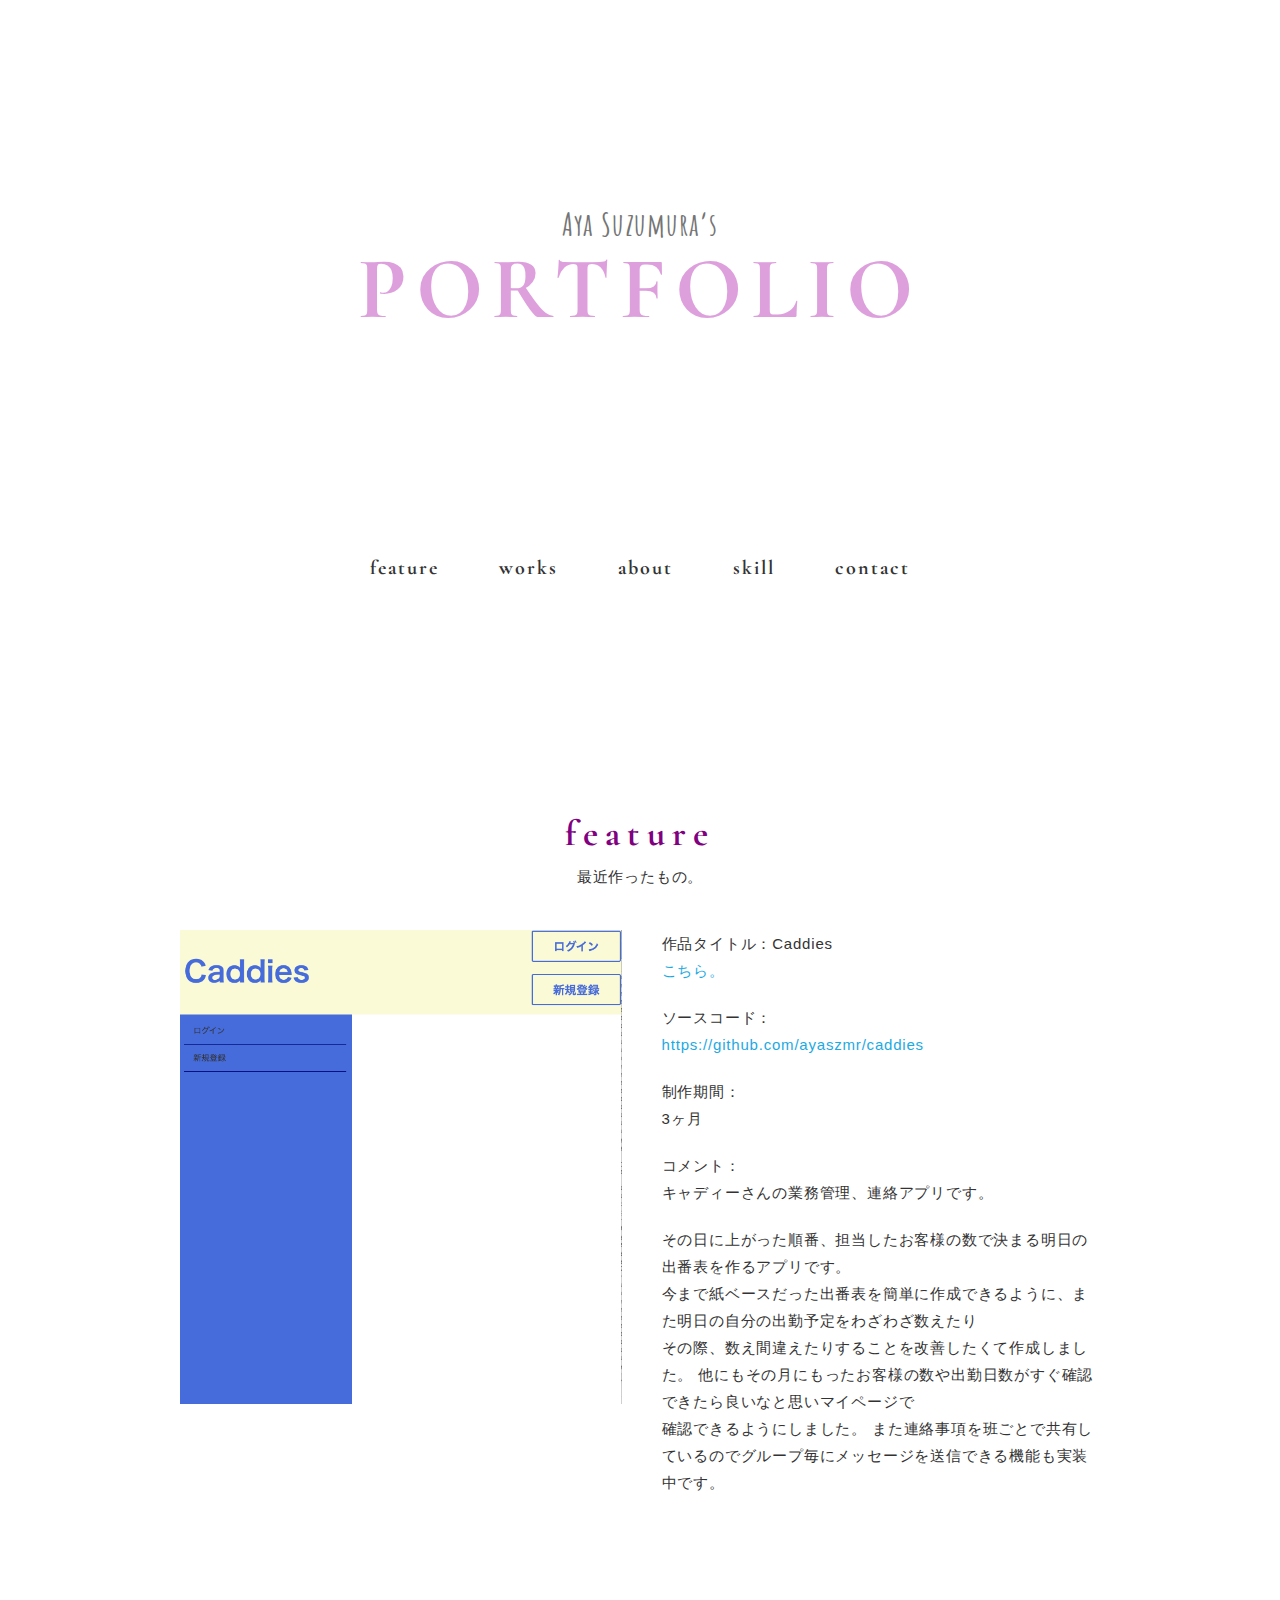
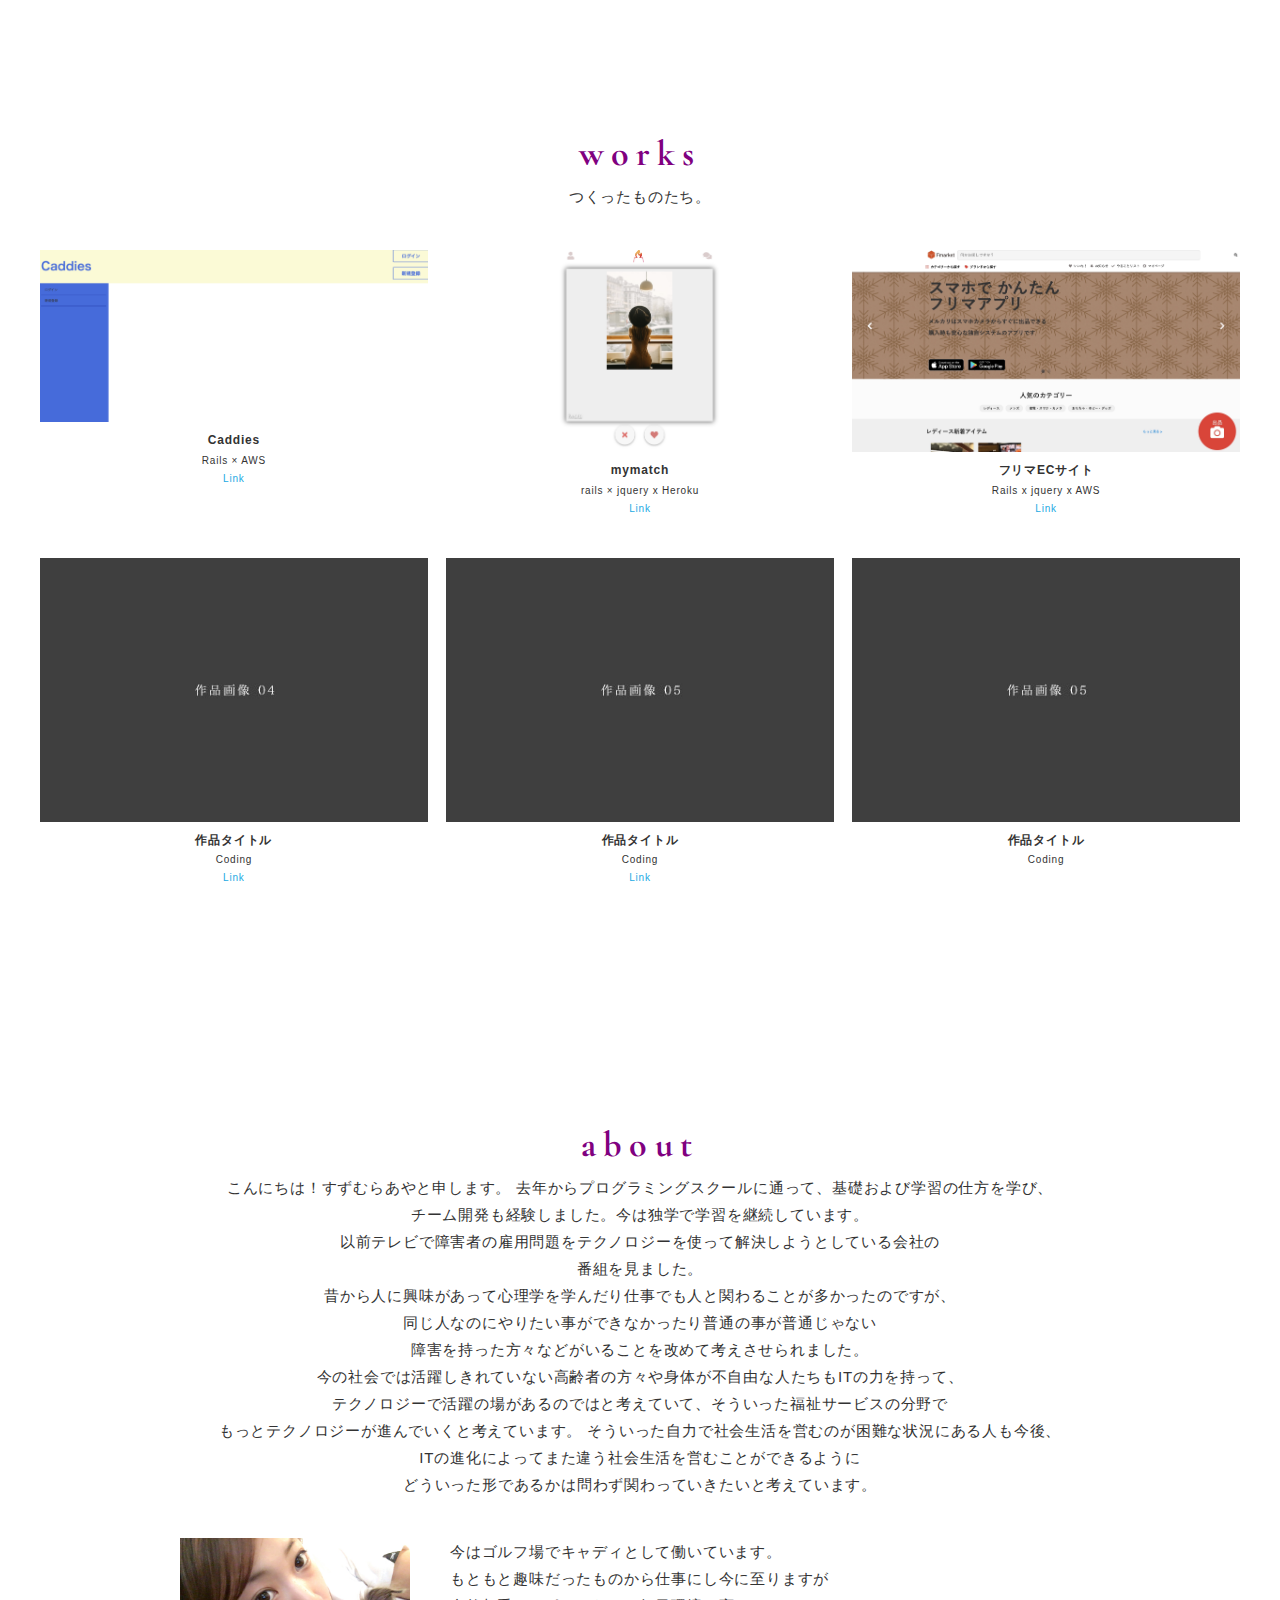
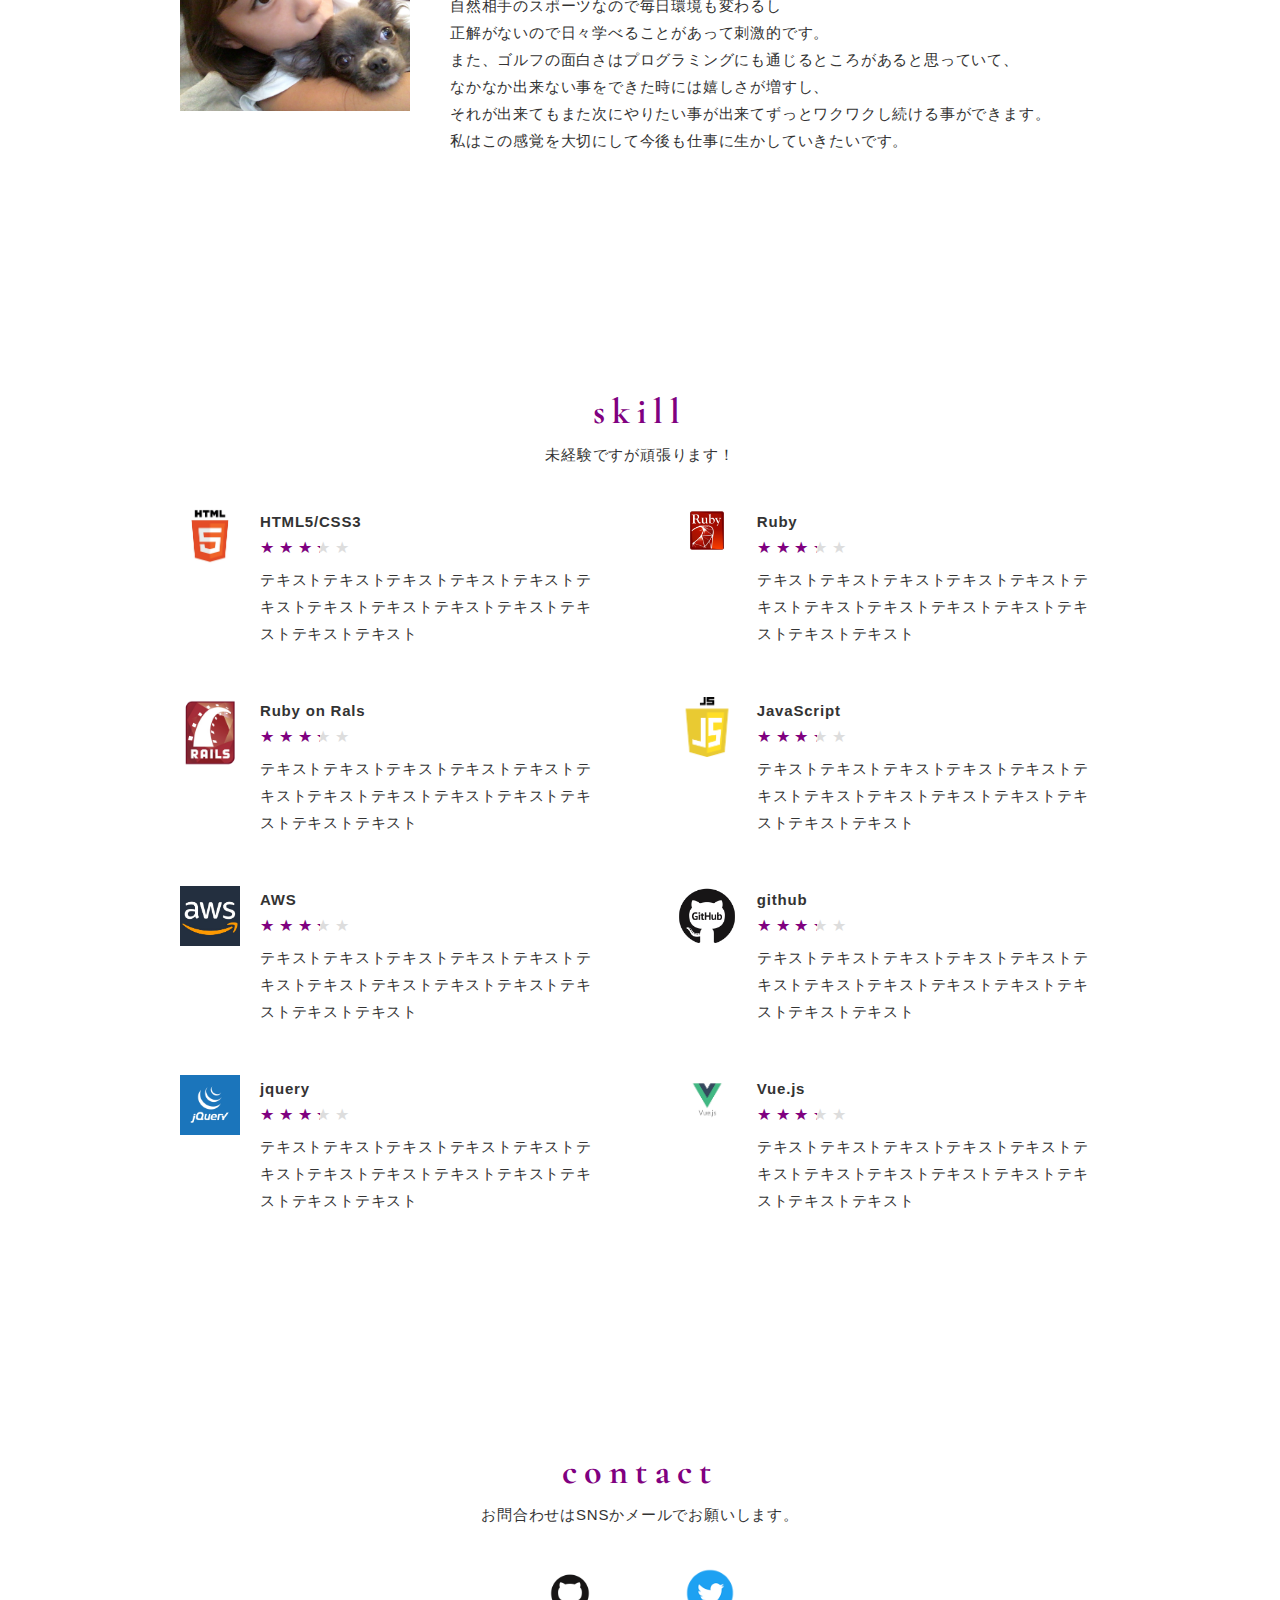
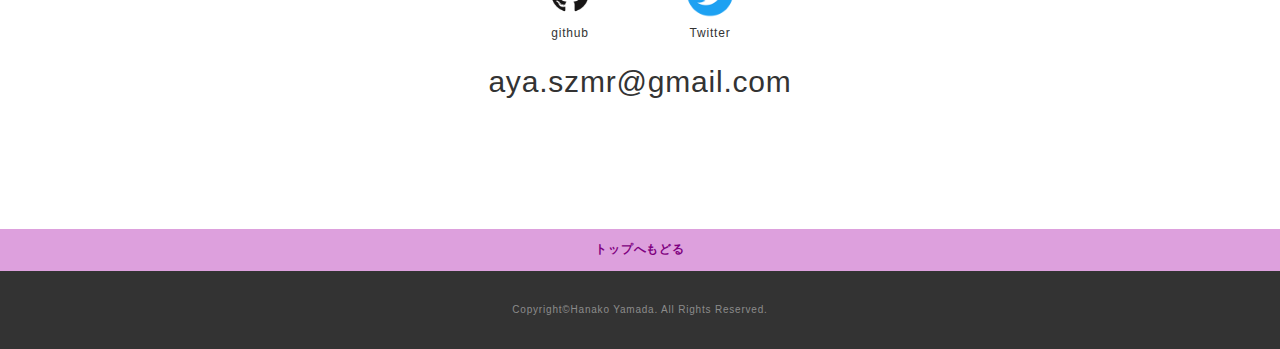
==== public/index.html @ a7cb6573 "テキスト編集" ====
<!DOCTYPE html>
<html>
<head>
  <meta charset="utf-8">
  <meta name="viewport" content="width=device-width,initial-scale=1.0,user-scalable=no">
  <meta property='og:type' content='website'>
  <meta property='og:title' content='すずむらあや ポートフォリオ'>
  <meta property='og:url' content='URL入る'>
  <meta property='og:description' content='すずむらあやポートフォリオです。'>
  <meta property="og:image" content="img/ogp.png">
  <meta name="description" content="すずむらあやのポートフォリオです。" />
  <title>すずむらあや ポートフォリオ</title>
  <link href="https://fonts.googleapis.com/css?family=Amatic+SC&display=swap" rel="stylesheet">
  <link href="https://fonts.googleapis.com/css?family=Cormorant+Garamond&display=swap" rel="stylesheet">
  <link href="css/reset.css" media="all" rel="stylesheet" type="text/css" />
  <link href="css/photoswipe/photoswipe.css" media="all" rel="stylesheet" type="text/css" />
  <link href="css/photoswipe/default-skin/default-skin.css" media="all" rel="stylesheet" type="text/css" />
  <link href="css/style.css" media="all" rel="stylesheet" type="text/css" />
  <link rel="shortcut icon" href="img/favicon.ico" />
</head>

<body>
  <div class="wrapper">

    <!-- .header -->
    <header class="header">
      <h1 class="logo">
        <span class="logo-name">Aya Suzumura’s</span>
        <span class="logo-title">PORTFOLIO</span>
        <!-- <span class="logo-text">すずむらあや</span> -->
      </h1>
    </header>
    <!-- /.header -->

    <!-- .gnav -->
    <nav class="gnav">
      <ul class="gnav-list">
        <li class="gnav-item"><a class="gnav-link" href="#feature-section">FEATURE</a></li>
        <li class="gnav-item"><a class="gnav-link" href="#works-section">WORKS</a></li>
        <li class="gnav-item"><a class="gnav-link" href="#about-section">ABOUT</a></li>
        <li class="gnav-item"><a class="gnav-link" href="#skill-section">SKILL</a></li>
        <li class="gnav-item"><a class="gnav-link" href="#contact-section">CONTACT</a></li>
      </ul>
    </nav>
    <!-- /.gnav -->

    <main class="content">

      <!-- .feature-section -->
      <section class="feature-section section" id="feature-section">
        <div class="inner">
          <div class="section-heading">
            <h2 class="heading-primary">FEATURE</h2>
          </div>
          <p class="section-lead">
            最近作ったもの。
          </p>
          <div class="section-body feature">
            <div class="feature-item">
              <div class="feature-image-wrapper">
                <img class="feature-image" src="img/feature/caddies.png" alt="">
              </div>
              <div class="feature-body">
                <p>
                  作品タイトル：Caddies<br><a href="http://18.180.7.159/">こちら。</a></p>
                <p>ソースコード：<br>
                  <a href="https://github.com/ayaszmr/caddies/">https://github.com/ayaszmr/caddies</a>
                <p>制作期間：<br>3ヶ月</p>
                </p>
                <p> コメント：<br>
                  キャディーさんの業務管理、連絡アプリです。</p>
                <p>
                  その日に上がった順番、担当したお客様の数で決まる明日の出番表を作るアプリです。<br>
                  今まで紙ベースだった出番表を簡単に作成できるように、また明日の自分の出勤予定をわざわざ数えたり<br>
                  その際、数え間違えたりすることを改善したくて作成しました。
                  他にもその月にもったお客様の数や出勤日数がすぐ確認できたら良いなと思いマイページで<br>
                  確認できるようにしました。
                  また連絡事項を班ごとで共有しているのでグループ毎にメッセージを送信できる機能も実装中です。
                </p>
              </div>
            </div>
          </div>
        </div>
      </section>
      <!-- /.feature-secion -->

      <!-- .works-secion -->
      <section class="works-section section" id="works-section">
        <div class="inner">
          <div class="section-heading">
            <h2 class="heading-primary">Works</h2>
          </div>
          <p class="section-lead">
            つくったものたち。
          </p>
          <div class="section-body works">
            <div class="works-list js-my-gallery">
              <figure class="works-item">
                <a href="img/works/work01.jpg" data-size="980x668" class="works-link works-image-wrapper hover-action">
                  <img class="works-image fadein lazyloaded" src="img/works/thumb/caddiess.png"
                    data-src="img/works/company.jpg" alt="">
                </a>
                <figcaption class="works-body">
                  <div class="works-title">Caddies</div>
                  <div class="works-text">Rails × AWS</div>
                  <div class="works-url"><a class="works-url-link" href="http://18.180.7.159/" target="_blank">Link</a>
                  </div>
                </figcaption>
              </figure>
              <figure class="works-item">
                <a href="img/works/work02.jpg" data-size="980x668" class="works-link works-image-wrapper hover-action">
                  <img class="works-image fadein lazyloaded" src="img/works/thumb/mymatch.png"
                    data-src="img/works/company.jpg" alt="">
                </a>
                <figcaption class="works-body">
                  <div class="works-title">mymatch</div>
                  <div class="works-text">rails × jquery x Heroku</div>
                  <div class="works-url"><a class="works-url-link" href="https://mymatchh.herokuapp.com" target="_blank">Link</a>
                  </div>
                </figcaption>
              </figure>
              <figure class="works-item">
                <a href="img/works/work03.jpg" data-size="980x668" class="works-link works-image-wrapper hover-action">
                  <img class="works-image fadein lazyloaded" src="img/works/thumb/furima.jpg"
                    data-src="img/works/company.jpg" alt="">
                </a>
                <figcaption class="works-body">
                  <div class="works-title">フリマECサイト</div>
                  <div class="works-text">Rails x jquery x AWS</div>
                  <div class="works-url"><a class="works-url-link" href="http://18.176.134.115/" target="_blank">Link</a>
                  </div>
                </figcaption>
              </figure>
              <figure class="works-item">
                <a href="img/works/work04.jpg" data-size="980x668" class="works-link works-image-wrapper hover-action">
                  <img class="works-image fadein lazyloaded" src="img/works/thumb/thumb_work04.jpg"
                    data-src="img/works/company.jpg" alt="">
                </a>
                <figcaption class="works-body">
                  <div class="works-title">作品タイトル</div>
                  <div class="works-text">Coding</div>
                  <div class="works-url"><a class="works-url-link" href="#" target="_blank">Link</a>
                  </div>
                </figcaption>
              </figure>
              <figure class="works-item">
                <a href="img/works/work05.jpg" data-size="980x668" class="works-link works-image-wrapper hover-action">
                  <img class="works-image fadein lazyloaded" src="img/works/thumb/thumb_work05.jpg"
                    data-src="img/works/company.jpg" alt="">
                </a>
                <figcaption class="works-body">
                  <div class="works-title">作品タイトル</div>
                  <div class="works-text">Coding</div>
                  <div class="works-url"><a class="works-url-link" href="#" target="_blank">Link</a>
                  </div>
                </figcaption>
              </figure>
              <figure class="works-item">
                <a href="img/works/work05.jpg" data-size="980x668" class="works-link works-image-wrapper hover-action">
                  <img class="works-image fadein lazyloaded" src="img/works/thumb/thumb_work05.jpg"
                    data-src="img/works/company.jpg" alt="">
                </a>
                <figcaption class="works-body">
                  <div class="works-title">作品タイトル</div>
                  <div class="works-text">Coding</div>
                </figcaption>
              </figure>

            </div>
          </div>
        </div>
      </section>
      <!-- /.works-secion -->

      <!-- .about-secion -->
      <section class="about-section section" id="about-section">
        <div class="inner">
          <div class="section-heading">
            <h2 class="heading-primary">ABOUT</h2>
          </div>
          <div class="section-lead">
            <p>
              こんにちは！すずむらあやと申します。
              去年からプログラミングスクールに通って、基礎および学習の仕方を学び、<br>
              チーム開発も経験しました。今は独学で学習を継続しています。<br>
              以前テレビで障害者の雇用問題をテクノロジーを使って解決しようとしている会社の<br>番組を見ました。<br>
              昔から人に興味があって心理学を学んだり仕事でも人と関わることが多かったのですが、<br>
              同じ人なのにやりたい事ができなかったり普通の事が普通じゃない<br>障害を持った方々などがいることを改めて考えさせられました。<br>
              今の社会では活躍しきれていない高齢者の方々や身体が不自由な人たちもITの力を持って、<br>
              テクノロジーで活躍の場があるのではと考えていて、そういった福祉サービスの分野で<br>
              もっとテクノロジーが進んでいくと考えています。
              そういった自力で社会生活を営むのが困難な状況にある人も今後、<br>
              ITの進化によってまた違う社会生活を営むことができるように<br>
              どういった形であるかは問わず関わっていきたいと考えています。
            </p>
          </div>
          <div class="section-body about">
            <div class="about-item">
              <div class="about-image-wrapper">
                <img class="about-image" src="img/profile/image0.jpeg" alt=""></div>
              <div class="about-body">
                <p>
                  今はゴルフ場でキャディとして働いています。<br>
                  もともと趣味だったものから仕事にし今に至りますが<br>自然相手のスポーツなので毎日環境も変わるし<br>
                  正解がないので日々学べることがあって刺激的です。<br>
                  また、ゴルフの面白さはプログラミングにも通じるところがあると思っていて、<br>
                  なかなか出来ない事をできた時には嬉しさが増すし、<br>
                  それが出来てもまた次にやりたい事が出来てずっとワクワクし続ける事ができます。<br>
                  私はこの感覚を大切にして今後も仕事に生かしていきたいです。

                </p>
              </div>
            </div>
          </div>
        </div>
      </section>
      <!-- /.about-secion -->

      <!-- .skill-secion -->
      <section class="skill-section section" id="skill-section">
        <div class="inner">
          <div class="section-heading">
            <h2 class="heading-primary">SKILL</h2>
          </div>
          <div class="section-lead">
            <p>
              未経験ですが頑張ります！
            </p>
          </div>
          <div class="section-body skill">
            <div class="skill-list">
              <div class="skill-item">
                <div class="skill-image-wrapper">
                  <img class="skill-image" src="img/skill/HTML.jpg" alt="">
                </div>
                <div class="skill-body">
                  <h3 class="skill-title">HTML5/CSS3</h3>
                  <div class="skill-rating rating">
                    <div class="rate rate3"></div>
                  </div>
                  <p>
                    テキストテキストテキストテキストテキストテキストテキストテキストテキストテキストテキストテキストテキスト</p>
                </div>
              </div>
              <div class="skill-item">
                <div class="skill-image-wrapper">
                  <img class="skill-image" src="img/skill/Iruby.jpg" alt="">
                </div>
                <div class="skill-body">
                  <h3 class="skill-title">Ruby</h3>
                  <div class="skill-rating rating">
                    <div class="rate rate3"></div>
                  </div>
                  <p>
                    テキストテキストテキストテキストテキストテキストテキストテキストテキストテキストテキストテキストテキスト</p>
                </div>
              </div>
              <div class="skill-item">
                <div class="skill-image-wrapper">
                  <img class="skill-image" src="img/skill/rails.png" alt="">
                </div>
                <div class="skill-body">
                  <h3 class="skill-title">Ruby on Rals</h3>
                  <div class="skill-rating rating">
                    <div class="rate rate3"></div>
                  </div>
                  <p>
                    テキストテキストテキストテキストテキストテキストテキストテキストテキストテキストテキストテキストテキスト</p>
                </div>
              </div>
              <div class="skill-item">
                <div class="skill-image-wrapper">
                  <img class="skill-image" src="img/skill/js-logo.png" alt="">
                </div>
                <div class="skill-body">
                  <h3 class="skill-title">JavaScript</h3>
                  <div class="skill-rating rating">
                    <div class="rate rate3"></div>
                  </div>
                  <p>
                    テキストテキストテキストテキストテキストテキストテキストテキストテキストテキストテキストテキストテキスト</p>
                </div>
              </div>
              <div class="skill-item">
                <div class="skill-image-wrapper">
                  <img class="skill-image" src="img/skill/aws.jpg" alt="">
                </div>
                <div class="skill-body">
                  <h3 class="skill-title">AWS</h3>
                  <div class="skill-rating rating">
                    <div class="rate rate3"></div>
                  </div>
                  <p>
                    テキストテキストテキストテキストテキストテキストテキストテキストテキストテキストテキストテキストテキスト</p>
                </div>
              </div>

              <div class="skill-item">
                <div class="skill-image-wrapper">
                  <img class="skill-image" src="img/skill/github.jpg" alt="">
                </div>
                <div class="skill-body">
                  <h3 class="skill-title">github</h3>
                  <div class="skill-rating rating">
                    <div class="rate rate3"></div>
                  </div>
                  <p>
                    テキストテキストテキストテキストテキストテキストテキストテキストテキストテキストテキストテキストテキスト</p>
                </div>
              </div>

              <div class="skill-item">
                <div class="skill-image-wrapper">
                  <img class="skill-image" src="img/skill/jquery.png" alt="">
                </div>
                <div class="skill-body">
                  <h3 class="skill-title">jquery</h3>
                  <div class="skill-rating rating">
                    <div class="rate rate3"></div>
                  </div>
                  <p>
                    テキストテキストテキストテキストテキストテキストテキストテキストテキストテキストテキストテキストテキスト</p>
                </div>
              </div>

              <div class="skill-item">
                <div class="skill-image-wrapper">
                  <img class="skill-image" src="img/skill/vue.png" alt="">
                </div>
                <div class="skill-body">
                  <h3 class="skill-title">Vue.js</h3>
                  <div class="skill-rating rating">
                    <div class="rate rate3"></div>
                  </div>
                  <p>
                    テキストテキストテキストテキストテキストテキストテキストテキストテキストテキストテキストテキストテキスト</p>
                </div>
              </div>
            </div>
          </div>
        </div>
      </section>
      <!-- /.skill-secion -->

      <!-- .contact-secion -->
      <section class="contact-section section" id="contact-section">
        <div class="inner">
          <div class="section-heading">
            <h2 class="heading-primary">CONTACT</h2>
          </div>
          <div class="section-lead">
            <p>
              お問合わせはSNSかメールでお願いします。
            </p>
          </div>
          <div class="section-body contact">
            <ul class="contact-list">
              <li class="contact-item">
                <a class="contact-image-wrapper" href="https://github.com/ayaszmr" target="_blank"><img class="contact-image"
                    src="img/contact/gitt.png" alt="">
                  <span class="contact-name">github</span></a>
              </li>
              <li class="contact-item">
                <a class="contact-image-wrapper" href="https://twitter.com/ayaszmr" target="_blank"><img class="contact-image"
                    src="img/contact/twitter.png" alt="">
                  <span class="contact-name">Twitter</span></a>
              </li>
            </ul>
            <div class="contact-text"style="font-size: 30px">aya.szmr@gmail.com</div>
          </div>
        </div>
      </section>
      <!-- /.contact-secion -->

    </main>

    <!-- .footer -->
    <footer class="footer">
      <div id="js-page-top" class="page-top">
        トップへもどる
      </div>
      <div class="inner">
        <p class="copyright">Copyright&copy;Hanako Yamada. All Rights Reserved.</p>
      </div>
    </footer>
    <!-- /.footer -->

  </div>

  <!-- 下記はPhotoswipeプラグイン用 -->
  <!-- Root element of PhotoSwipe. Must have class pswp. -->
  <div class="pswp" tabindex="-1" role="dialog" aria-hidden="true">

    <!-- Background of PhotoSwipe.
           It's a separate element as animating opacity is faster than rgba(). -->
    <div class="pswp__bg"></div>

    <!-- Slides wrapper with overflow:hidden. -->
    <div class="pswp__scroll-wrap">

      <!-- Container that holds slides.
              PhotoSwipe keeps only 3 of them in the DOM to save memory.
              Don't modify these 3 pswp__item elements, data is added later on. -->
      <div class="pswp__container">
        <div class="pswp__item"></div>
        <div class="pswp__item"></div>
        <div class="pswp__item"></div>
      </div>

      <!-- Default (PhotoSwipeUI_Default) interface on top of sliding area. Can be changed. -->
      <div class="pswp__ui pswp__ui--hidden">

        <div class="pswp__top-bar">

          <!--  Controls are self-explanatory. Order can be changed. -->

          <div class="pswp__counter"></div>

          <button class="pswp__button pswp__button--close" title="Close (Esc)"></button>



          <button class="pswp__button pswp__button--fs" title="Toggle fullscreen"></button>

          <button class="pswp__button pswp__button--zoom" title="Zoom in/out"></button>

          <!-- Preloader demo http://codepen.io/dimsemenov/pen/yyBWoR -->
          <!-- element will get class pswp__preloader--active when preloader is running -->
          <div class="pswp__preloader">
            <div class="pswp__preloader__icn">
              <div class="pswp__preloader__cut">
                <div class="pswp__preloader__donut"></div>
              </div>
            </div>
          </div>
        </div>

        <div class="pswp__share-modal pswp__share-modal--hidden pswp__single-tap">
          <div class="pswp__share-tooltip"></div>
        </div>

        <button class="pswp__button pswp__button--arrow--left" title="Previous (arrow left)">
        </button>

        <button class="pswp__button pswp__button--arrow--right" title="Next (arrow right)">
        </button>

        <div class="pswp__caption">
          <div class="pswp__caption__center"></div>
        </div>

      </div>

    </div>


  </div>
  <script src="https://ajax.googleapis.com/ajax/libs/jquery/3.5.1/jquery.min.js"></script>
  <script src="js/photoswipe/photoswipe.min.js"></script>
  <script src="js/photoswipe/photoswipe-ui-default.js"></script>
  <script src="js/photoswipe/photoswipe-setup.js"></script>
  <script src="js/script.js"></script>
</body>
</html>
---- public/css/photoswipe/photoswipe.css ----
/*! PhotoSwipe main CSS by Dmitry Semenov | photoswipe.com | MIT license */
/*
	Styles for basic PhotoSwipe functionality (sliding area, open/close transitions)
*/
/* pswp = photoswipe */
.pswp {
  display: none;
  position: absolute;
  width: 100%;
  height: 100%;
  left: 0;
  top: 0;
  overflow: hidden;
  -ms-touch-action: none;
  touch-action: none;
  z-index: 1500;
  -webkit-text-size-adjust: 100%;
  /* create separate layer, to avoid paint on window.onscroll in webkit/blink */
  -webkit-backface-visibility: hidden;
  outline: none; }
  .pswp * {
    -webkit-box-sizing: border-box;
            box-sizing: border-box; }
  .pswp img {
    max-width: none; }

/* style is added when JS option showHideOpacity is set to true */
.pswp--animate_opacity {
  /* 0.001, because opacity:0 doesn't trigger Paint action, which causes lag at start of transition */
  opacity: 0.001;
  will-change: opacity;
  /* for open/close transition */
  -webkit-transition: opacity 333ms cubic-bezier(0.4, 0, 0.22, 1);
          transition: opacity 333ms cubic-bezier(0.4, 0, 0.22, 1); }

.pswp--open {
  display: block; }

.pswp--zoom-allowed .pswp__img {
  /* autoprefixer: off */
  cursor: -webkit-zoom-in;
  cursor: -moz-zoom-in;
  cursor: zoom-in; }

.pswp--zoomed-in .pswp__img {
  /* autoprefixer: off */
  cursor: -webkit-grab;
  cursor: -moz-grab;
  cursor: grab; }

.pswp--dragging .pswp__img {
  /* autoprefixer: off */
  cursor: -webkit-grabbing;
  cursor: -moz-grabbing;
  cursor: grabbing; }

/*
	Background is added as a separate element.
	As animating opacity is much faster than animating rgba() background-color.
*/
.pswp__bg {
  position: absolute;
  left: 0;
  top: 0;
  width: 100%;
  height: 100%;
  background: #000;
  opacity: 0;
  -webkit-transform: translateZ(0);
          transform: translateZ(0);
  -webkit-backface-visibility: hidden;
  will-change: opacity; }

.pswp__scroll-wrap {
  position: absolute;
  left: 0;
  top: 0;
  width: 100%;
  height: 100%;
  overflow: hidden; }

.pswp__container,
.pswp__zoom-wrap {
  -ms-touch-action: none;
  touch-action: none;
  position: absolute;
  left: 0;
  right: 0;
  top: 0;
  bottom: 0; }

/* Prevent selection and tap highlights */
.pswp__container,
.pswp__img {
  -webkit-user-select: none;
  -moz-user-select: none;
  -ms-user-select: none;
      user-select: none;
  -webkit-tap-highlight-color: transparent;
  -webkit-touch-callout: none; }

.pswp__zoom-wrap {
  position: absolute;
  width: 100%;
  -webkit-transform-origin: left top;
  -ms-transform-origin: left top;
  transform-origin: left top;
  /* for open/close transition */
  -webkit-transition: -webkit-transform 333ms cubic-bezier(0.4, 0, 0.22, 1);
          transition: transform 333ms cubic-bezier(0.4, 0, 0.22, 1); }

.pswp__bg {
  will-change: opacity;
  /* for open/close transition */
  -webkit-transition: opacity 333ms cubic-bezier(0.4, 0, 0.22, 1);
          transition: opacity 333ms cubic-bezier(0.4, 0, 0.22, 1); }

.pswp--animated-in .pswp__bg,
.pswp--animated-in .pswp__zoom-wrap {
  -webkit-transition: none;
  transition: none; }

.pswp__container,
.pswp__zoom-wrap {
  -webkit-backface-visibility: hidden; }

.pswp__item {
  position: absolute;
  left: 0;
  right: 0;
  top: 0;
  bottom: 0;
  overflow: hidden; }

.pswp__img {
  position: absolute;
  width: auto;
  height: auto;
  top: 0;
  left: 0; }

/*
	stretched thumbnail or div placeholder element (see below)
	style is added to avoid flickering in webkit/blink when layers overlap
*/
.pswp__img--placeholder {
  -webkit-backface-visibility: hidden; }

/*
	div element that matches size of large image
	large image loads on top of it
*/
.pswp__img--placeholder--blank {
  background: #222; }

.pswp--ie .pswp__img {
  width: 100% !important;
  height: auto !important;
  left: 0;
  top: 0; }

/*
	Error message appears when image is not loaded
	(JS option errorMsg controls markup)
*/
.pswp__error-msg {
  position: absolute;
  left: 0;
  top: 50%;
  width: 100%;
  text-align: center;
  font-size: 14px;
  line-height: 16px;
  margin-top: -8px;
  color: #CCC; }

.pswp__error-msg a {
  color: #CCC;
  text-decoration: underline; }
---- public/css/photoswipe/default-skin/default-skin.css ----
/*! PhotoSwipe Default UI CSS by Dmitry Semenov | photoswipe.com | MIT license */
/*

	Contents:

	1. Buttons
	2. Share modal and links
	3. Index indicator ("1 of X" counter)
	4. Caption
	5. Loading indicator
	6. Additional styles (root element, top bar, idle state, hidden state, etc.)

*/
/*
	
	1. Buttons

 */
/* <button> css reset */
.pswp__button {
  width: 44px;
  height: 44px;
  position: relative;
  background: none;
  cursor: pointer;
  overflow: visible;
  -webkit-appearance: none;
  display: block;
  border: 0;
  padding: 0;
  margin: 0;
  float: right;
  opacity: 0.75;
  -webkit-transition: opacity 0.2s;
          transition: opacity 0.2s;
  -webkit-box-shadow: none;
          box-shadow: none; }
  .pswp__button:focus, .pswp__button:hover {
    opacity: 1; }
  .pswp__button:active {
    outline: none;
    opacity: 0.9; }
  .pswp__button::-moz-focus-inner {
    padding: 0;
    border: 0; }

/* pswp__ui--over-close class it added when mouse is over element that should close gallery */
.pswp__ui--over-close .pswp__button--close {
  opacity: 1; }

.pswp__button,
.pswp__button--arrow--left:before,
.pswp__button--arrow--right:before {
  background: url(default-skin.png) 0 0 no-repeat;
  background-size: 264px 88px;
  width: 44px;
  height: 44px; }

@media (-webkit-min-device-pixel-ratio: 1.1), (-webkit-min-device-pixel-ratio: 1.09375), (min-resolution: 105dpi), (min-resolution: 1.1dppx) {
  /* Serve SVG sprite if browser supports SVG and resolution is more than 105dpi */
  .pswp--svg .pswp__button,
  .pswp--svg .pswp__button--arrow--left:before,
  .pswp--svg .pswp__button--arrow--right:before {
    background-image: url(default-skin.svg); }
  .pswp--svg .pswp__button--arrow--left,
  .pswp--svg .pswp__button--arrow--right {
    background: none; } }

.pswp__button--close {
  background-position: 0 -44px; }

.pswp__button--share {
  background-position: -44px -44px; }

.pswp__button--fs {
  display: none; }

.pswp--supports-fs .pswp__button--fs {
  display: block; }

.pswp--fs .pswp__button--fs {
  background-position: -44px 0; }

.pswp__button--zoom {
  display: none;
  background-position: -88px 0; }

.pswp--zoom-allowed .pswp__button--zoom {
  display: block; }

.pswp--zoomed-in .pswp__button--zoom {
  background-position: -132px 0; }

/* no arrows on touch screens */
.pswp--touch .pswp__button--arrow--left,
.pswp--touch .pswp__button--arrow--right {
  visibility: hidden; }

/*
	Arrow buttons hit area
	(icon is added to :before pseudo-element)
*/
.pswp__button--arrow--left,
.pswp__button--arrow--right {
  background: none;
  top: 50%;
  margin-top: -50px;
  width: 70px;
  height: 100px;
  position: absolute; }

.pswp__button--arrow--left {
  left: 0; }

.pswp__button--arrow--right {
  right: 0; }

.pswp__button--arrow--left:before,
.pswp__button--arrow--right:before {
  content: '';
  top: 35px;
  background-color: rgba(0, 0, 0, 0.3);
  height: 30px;
  width: 32px;
  position: absolute; }

.pswp__button--arrow--left:before {
  left: 6px;
  background-position: -138px -44px; }

.pswp__button--arrow--right:before {
  right: 6px;
  background-position: -94px -44px; }

/*

	2. Share modal/popup and links

 */
.pswp__counter,
.pswp__share-modal {
  -webkit-user-select: none;
  -moz-user-select: none;
  -ms-user-select: none;
      user-select: none; }

.pswp__share-modal {
  display: block;
  background: rgba(0, 0, 0, 0.5);
  width: 100%;
  height: 100%;
  top: 0;
  left: 0;
  padding: 10px;
  position: absolute;
  z-index: 1600;
  opacity: 0;
  -webkit-transition: opacity 0.25s ease-out;
          transition: opacity 0.25s ease-out;
  -webkit-backface-visibility: hidden;
  will-change: opacity; }

.pswp__share-modal--hidden {
  display: none; }

.pswp__share-tooltip {
  z-index: 1620;
  position: absolute;
  background: #FFF;
  top: 56px;
  border-radius: 2px;
  display: block;
  width: auto;
  right: 44px;
  -webkit-box-shadow: 0 2px 5px rgba(0, 0, 0, 0.25);
          box-shadow: 0 2px 5px rgba(0, 0, 0, 0.25);
  -webkit-transform: translateY(6px);
      -ms-transform: translateY(6px);
          transform: translateY(6px);
  -webkit-transition: -webkit-transform 0.25s;
          transition: transform 0.25s;
  -webkit-backface-visibility: hidden;
  will-change: transform; }
  .pswp__share-tooltip a {
    display: block;
    padding: 8px 12px;
    color: #000;
    text-decoration: none;
    font-size: 14px;
    line-height: 18px; }
    .pswp__share-tooltip a:hover {
      text-decoration: none;
      color: #000; }
    .pswp__share-tooltip a:first-child {
      /* round corners on the first/last list item */
      border-radius: 2px 2px 0 0; }
    .pswp__share-tooltip a:last-child {
      border-radius: 0 0 2px 2px; }

.pswp__share-modal--fade-in {
  opacity: 1; }
  .pswp__share-modal--fade-in .pswp__share-tooltip {
    -webkit-transform: translateY(0);
        -ms-transform: translateY(0);
            transform: translateY(0); }

/* increase size of share links on touch devices */
.pswp--touch .pswp__share-tooltip a {
  padding: 16px 12px; }

a.pswp__share--facebook:before {
  content: '';
  display: block;
  width: 0;
  height: 0;
  position: absolute;
  top: -12px;
  right: 15px;
  border: 6px solid transparent;
  border-bottom-color: #FFF;
  -webkit-pointer-events: none;
  -moz-pointer-events: none;
  pointer-events: none; }

a.pswp__share--facebook:hover {
  background: #3E5C9A;
  color: #FFF; }
  a.pswp__share--facebook:hover:before {
    border-bottom-color: #3E5C9A; }

a.pswp__share--twitter:hover {
  background: #55ACEE;
  color: #FFF; }

a.pswp__share--pinterest:hover {
  background: #CCC;
  color: #CE272D; }

a.pswp__share--download:hover {
  background: #DDD; }

/*

	3. Index indicator ("1 of X" counter)

 */
.pswp__counter {
  position: absolute;
  left: 0;
  top: 0;
  height: 44px;
  font-size: 13px;
  line-height: 44px;
  color: #FFF;
  opacity: 0.75;
  padding: 0 10px; }

/*
	
	4. Caption

 */
.pswp__caption {
  position: absolute;
  left: 0;
  bottom: 0;
  width: 100%;
  min-height: 44px; }
  .pswp__caption small {
    font-size: 11px;
    color: #BBB; }

.pswp__caption__center {
  text-align: left;
  max-width: 420px;
  margin: 0 auto;
  font-size: 13px;
  padding: 10px;
  line-height: 20px;
  color: #CCC; }

.pswp__caption--empty {
  display: none; }

/* Fake caption element, used to calculate height of next/prev image */
.pswp__caption--fake {
  visibility: hidden; }

/*

	5. Loading indicator (preloader)

	You can play with it here - http://codepen.io/dimsemenov/pen/yyBWoR

 */
.pswp__preloader {
  width: 44px;
  height: 44px;
  position: absolute;
  top: 0;
  left: 50%;
  margin-left: -22px;
  opacity: 0;
  -webkit-transition: opacity 0.25s ease-out;
          transition: opacity 0.25s ease-out;
  will-change: opacity;
  direction: ltr; }

.pswp__preloader__icn {
  width: 20px;
  height: 20px;
  margin: 12px; }

.pswp__preloader--active {
  opacity: 1; }
  .pswp__preloader--active .pswp__preloader__icn {
    /* We use .gif in browsers that don't support CSS animation */
    background: url(preloader.gif) 0 0 no-repeat; }

.pswp--css_animation .pswp__preloader--active {
  opacity: 1; }
  .pswp--css_animation .pswp__preloader--active .pswp__preloader__icn {
    -webkit-animation: clockwise 500ms linear infinite;
            animation: clockwise 500ms linear infinite; }
  .pswp--css_animation .pswp__preloader--active .pswp__preloader__donut {
    -webkit-animation: donut-rotate 1000ms cubic-bezier(0.4, 0, 0.22, 1) infinite;
            animation: donut-rotate 1000ms cubic-bezier(0.4, 0, 0.22, 1) infinite; }

.pswp--css_animation .pswp__preloader__icn {
  background: none;
  opacity: 0.75;
  width: 14px;
  height: 14px;
  position: absolute;
  left: 15px;
  top: 15px;
  margin: 0; }

.pswp--css_animation .pswp__preloader__cut {
  /* 
			The idea of animating inner circle is based on Polymer ("material") loading indicator 
			 by Keanu Lee https://blog.keanulee.com/2014/10/20/the-tale-of-three-spinners.html
		*/
  position: relative;
  width: 7px;
  height: 14px;
  overflow: hidden; }

.pswp--css_animation .pswp__preloader__donut {
  -webkit-box-sizing: border-box;
          box-sizing: border-box;
  width: 14px;
  height: 14px;
  border: 2px solid #FFF;
  border-radius: 50%;
  border-left-color: transparent;
  border-bottom-color: transparent;
  position: absolute;
  top: 0;
  left: 0;
  background: none;
  margin: 0; }

@media screen and (max-width: 1024px) {
  .pswp__preloader {
    position: relative;
    left: auto;
    top: auto;
    margin: 0;
    float: right; } }

@-webkit-keyframes clockwise {
  0% {
    -webkit-transform: rotate(0deg);
            transform: rotate(0deg); }
  100% {
    -webkit-transform: rotate(360deg);
            transform: rotate(360deg); } }

@keyframes clockwise {
  0% {
    -webkit-transform: rotate(0deg);
            transform: rotate(0deg); }
  100% {
    -webkit-transform: rotate(360deg);
            transform: rotate(360deg); } }

@-webkit-keyframes donut-rotate {
  0% {
    -webkit-transform: rotate(0);
            transform: rotate(0); }
  50% {
    -webkit-transform: rotate(-140deg);
            transform: rotate(-140deg); }
  100% {
    -webkit-transform: rotate(0);
            transform: rotate(0); } }

@keyframes donut-rotate {
  0% {
    -webkit-transform: rotate(0);
            transform: rotate(0); }
  50% {
    -webkit-transform: rotate(-140deg);
            transform: rotate(-140deg); }
  100% {
    -webkit-transform: rotate(0);
            transform: rotate(0); } }

/*
	
	6. Additional styles

 */
/* root element of UI */
.pswp__ui {
  -webkit-font-smoothing: auto;
  visibility: visible;
  opacity: 1;
  z-index: 1550; }

/* top black bar with buttons and "1 of X" indicator */
.pswp__top-bar {
  position: absolute;
  left: 0;
  top: 0;
  height: 44px;
  width: 100%; }

.pswp__caption,
.pswp__top-bar,
.pswp--has_mouse .pswp__button--arrow--left,
.pswp--has_mouse .pswp__button--arrow--right {
  -webkit-backface-visibility: hidden;
  will-change: opacity;
  -webkit-transition: opacity 333ms cubic-bezier(0.4, 0, 0.22, 1);
          transition: opacity 333ms cubic-bezier(0.4, 0, 0.22, 1); }

/* pswp--has_mouse class is added only when two subsequent mousemove events occur */
.pswp--has_mouse .pswp__button--arrow--left,
.pswp--has_mouse .pswp__button--arrow--right {
  visibility: visible; }

.pswp__top-bar,
.pswp__caption {
  background-color: rgba(0, 0, 0, 0.5); }

/* pswp__ui--fit class is added when main image "fits" between top bar and bottom bar (caption) */
.pswp__ui--fit .pswp__top-bar,
.pswp__ui--fit .pswp__caption {
  background-color: rgba(0, 0, 0, 0.3); }

/* pswp__ui--idle class is added when mouse isn't moving for several seconds (JS option timeToIdle) */
.pswp__ui--idle .pswp__top-bar {
  opacity: 0; }

.pswp__ui--idle .pswp__button--arrow--left,
.pswp__ui--idle .pswp__button--arrow--right {
  opacity: 0; }

/*
	pswp__ui--hidden class is added when controls are hidden
	e.g. when user taps to toggle visibility of controls
*/
.pswp__ui--hidden .pswp__top-bar,
.pswp__ui--hidden .pswp__caption,
.pswp__ui--hidden .pswp__button--arrow--left,
.pswp__ui--hidden .pswp__button--arrow--right {
  /* Force paint & create composition layer for controls. */
  opacity: 0.001; }

/* pswp__ui--one-slide class is added when there is just one item in gallery */
.pswp__ui--one-slide .pswp__button--arrow--left,
.pswp__ui--one-slide .pswp__button--arrow--right,
.pswp__ui--one-slide .pswp__counter {
  display: none; }

.pswp__element--disabled {
  display: none !important; }

.pswp--minimal--dark .pswp__top-bar {
  background: none; }
---- public/css/style.css ----
*,
*:before,
*:after {
  box-sizing: border-box;
}

body {
  font-family: "ヒラギノ角ゴ Pro W3", "Hiragino Kaku Gothic Pro",
  "游ゴシック Medium", "Yu Gothic Medium", "游ゴシック体", YuGothic,
  "メイリオ", Meiryo, Osaka, "ＭＳ Ｐゴシック", "MS PGothic", sans-serif;
  font-size: 15px;
  line-height: 1.8;
  letter-spacing: .8px;
  word-break: break-all;
  color: #333;
}

a {
  text-decoration: none;
  color: #1ca9e3;
}

a img {
  transition: opacity .3s;
}

a img:hover {
  opacity: .8;
}

img {
  max-width: 100%;
  height: auto;
  vertical-align: middle;
  border-style: none;
}

ul,
li {
  list-style: none;
}

.pc-only {
  display: block;
}

.sp-only {
  display: none;
}

/*--------------------------------
 文字
---------------------------------*/
.heading-primary {
  font-family: "Cormorant Garamond", serif;
  font-size: 36px;
  line-height: 1;
  display: inline-block;
  letter-spacing: .2em;
  text-transform: lowercase;
  color: purple;
}

.section-heading {
  margin-bottom: 10px;
  text-align: center;
}

.section-lead {
  margin-bottom: 40px;
  text-align: center;
}

/*--------------------------------
 レイアウト
---------------------------------*/
.wrapper {
  background-color: #fff;
}

.section {
  padding: 120px 0;
}

.inner {
  max-width: 1320px;
  margin: 0 auto;
  padding: 0 40px;
}

.content {
  margin-top: 100px;
}

/*--------------------------------
ヘッダー
---------------------------------*/
.header {
  display: flex;
  align-items: center;
  justify-content: center;
  height: 540px;
}

.logo-name {
  font-family: "Amatic SC", cursive;
  font-size: 32px;
  line-height: 1;
  display: block;
  margin-bottom: 5px;
  text-align: center;
  color: #757575;
}

.logo {
  text-align: center;
}

.logo-title {
  font-family: "Cormorant Garamond", serif;
  font-size: 88px;
  font-weight: bold;
  line-height: 1;
  display: block;
  letter-spacing: .1em;
  color: plum;
}

.logo-text {
  font-size: 14px;
  display: block;
  margin-top: 10px;
  text-align: center;
  letter-spacing: .2em;
}

/*--------------------------------
グローバルナビ
---------------------------------*/
.gnav {
  z-index: 1;
  font-family: "Cormorant Garamond", serif;
  padding: 10px;
}

.gnav-list {
  display: flex;
  flex-wrap: wrap;
  justify-content: center;
}

.gnav-item {
  padding: 0 30px;
}

.gnav-link {
  font-size: 20px;
  font-weight: bold;
  letter-spacing: .1em;
  text-transform: lowercase;
  color: #333;
}

/* iOS対策 */
.ios .gnav-link:hover {
  opacity: 1;
}

.gnav.fixed {
  position: fixed;
  top: 0;
  left: 0;
  width: 100%;
  transform: translate3d(0, 0, 0);
  background-color: #fff;
  -webkit-box-shadow: 0 5px 7px -3px rgba(0, 0, 0, .1);
  box-shadow: 0 5px 7px -3px rgba(0, 0, 0, .1);
}

/*--------------------------------
 Feature
---------------------------------*/
.feature-section .inner {
  max-width: 1000px;
}

.feature-item {
  display: flex;
  flex-wrap: wrap;
}

.feature-image-wrapper {
  flex: 0 0 48%;
  margin-right: 40px;
}

.feature-body {
  flex: 1;
}

.feature-body p:not(:last-child) {
  margin-bottom: 20px;
}

/*--------------------------------
 Works
---------------------------------*/
.works-list {
  display: flex;
  flex-wrap: wrap;
  margin-bottom: -40px;
}

.works-item {
  flex: 0 0 32.31552%;
  margin-right: 1.52671%;
  margin-bottom: 40px;
}

.works-item:nth-of-type(3n) {
  margin-right: 0;
}

.works-body {
  text-align: center;
}

.works-title {
  font-size: 12px;
  font-weight: bold;
  margin-top: 8px;
}

.works-text {
  font-size: 10px;
}

.works-url {
  font-size: 10px;
}

/*--------------------------------
 About
---------------------------------*/
.about-section .inner {
  max-width: 1000px;
}

.about-item {
  display: flex;
  flex-wrap: wrap;
  justify-content: space-between;
}

.about-image-wrapper {
  flex: 0 0 25%;
  margin-right: 40px;
}

.about-body {
  flex: 1;
}

.about-body p:not(:last-child) {
  margin-bottom: 20px;
}

/*--------------------------------
 Skill
---------------------------------*/
.skill-section .inner {
  max-width: 1000px;
}

.skill-list {
  display: flex;
  flex-wrap: wrap;
  justify-content: space-between;
  margin-bottom: -50px;
}

.skill-item {
  display: flex;
  flex: 0 0 46%;
  flex-wrap: wrap;
  justify-content: space-between;
  margin-bottom: 50px;
}

.skill-image-wrapper {
  flex: 0 0 60px;
  margin-right: 20px;
}

.skill-body {
  flex: 1;
}

.skill-body p:not(:last-child) {
  margin-bottom: 20px;
}

.skill-title {
  margin-bottom: 3px;
}

.rate {
  position: relative;
  font-size: 16px;
  display: inline-block;
  width: 100%;
  height: 20px;
  letter-spacing: .3em;
}

.rate:before,
.rate:after {
  position: absolute;
  top: 0;
  left: 0;
  line-height: 20px;
  display: inline-block;
  height: 20px;
  content: "★★★★★";
}

.rate:before {
  color: #ddd;
}

.rate:after {
  overflow: hidden;
  white-space: nowrap;
  color: purple;
}

.rate1:after {
  width: 20px;
}

.rate2:after {
  width: 40px;
}

.rate3:after {
  width: 60px;
}

.rate4:after {
  width: 80px;
}

.rate5:after {
  width: 100px;
}

/*--------------------------------
 Contact
---------------------------------*/
.contact-list {
  display: flex;
  align-items: flex-end;
  flex-wrap: wrap;
  justify-content: center;
  margin: 0 auto;
}

.contact-item {
  width: 100px;
  margin: 0 20px;
  text-align: center;
}

.contact-name {
  font-size: 12px;
  display: block;
  margin-top: 5px;
  color: #333;
}

.contact-image {
  width: 50px;
}

.contact-text {
  font-size: 14px;
  margin-top: 10px;
  text-align: center;
}

/*--------------------------------
 Footer
---------------------------------*/
.footer {
  background-color: #333;
}

.footer .inner {
  padding: 30px;
}

.copyright {
  font-size: 10px;
  text-align: center;
  color: #8c8c8c;
}

.page-top {
  font-size: 12px;
  color: purple;
  font-weight: bold;
  display: block;
  padding: 10px;
  cursor: pointer;
  text-align: center;
  background-color: plum;
}

/*media Queries 767
----------------------------------------------------*/
@media screen and (max-width: 767px) {
  body {
    font-size: 13px;
    line-height: 1.7;
  }

  .pc-only {
    display: none;
  }

  .sp-only {
    display: block;
  }

  /* 文字 */
  .heading-primary {
    font-size: 32px;
  }

  /* レイアウト */
  .section {
    padding: 60px 0;
  }

  .section .inner {
    padding: 0 15px;
  }

  .content {
    margin-top: 40px;
  }

  /* ヘッダー */
  .header {
    height: 70vh;
  }

  .logo-name {
    font-size: 16px;
  }

  .logo-title {
    font-size: 40px;
  }

  .logo-text {
    font-size: 10px;
  }

  /* グローバルナビ */
  .gnav-list {
    padding: 0 10px;
  }

  .gnav-link {
    font-size: 12px;
  }

  .gnav-link:hover {
    opacity: 1;
  }

  /* Feature */
  .feature-item {
    display: block;
  }

  .feature-image-wrapper {
    max-width: 100%;
    margin-right: 0;
    margin-bottom: 20px;
  }

  /* Works */
  .works-body {
    text-align: left;
  }

  .works-title {
    font-size: 10px;
  }

  .works-list {
    justify-content: space-between;
  }

  .works-item {
    flex: 0 0 48%;
    margin-right: 0;
    margin-bottom: 30px;
  }

  /* About */
  .about-item {
    display: block;
  }

  .about-image-wrapper {
    width: 100px;
    max-width: 100%;
    margin: 0 auto 20px;
  }

  /* Skill */
  .skill-list {
    display: block;
    margin-bottom: 0;
  }

  .skill-item {
    max-width: 100%;
    margin-bottom: 35px;
  }

  .skill-item:last-child {
    margin-bottom: 0;
  }

  .skill-image-wrapper {
    flex: 0 0 75px;
    margin-right: 15px;
  }

  .rate {
    font-size: 15px;
    height: 15px;
  }

  .rate:before,
  .rate:after {
    line-height: 15px;
    height: 15px;
  }

  .rate1:after {
    width: 15px;
  }

  .rate2:after {
    width: 35px;
  }

  .rate3:after {
    width: 55px;
  }

  .rate4:after {
    width: 75px;
  }

  .rate5:after {
    width: 95px;
  }

  /* Contact */
  .contact-item {
    width: 70px;
  }
  .contact-text {
    font-weight: bold;
    font-size: 30px;

  }

  /* フッター */
  .footer .inner {
    padding: 20px 0;
  }
}
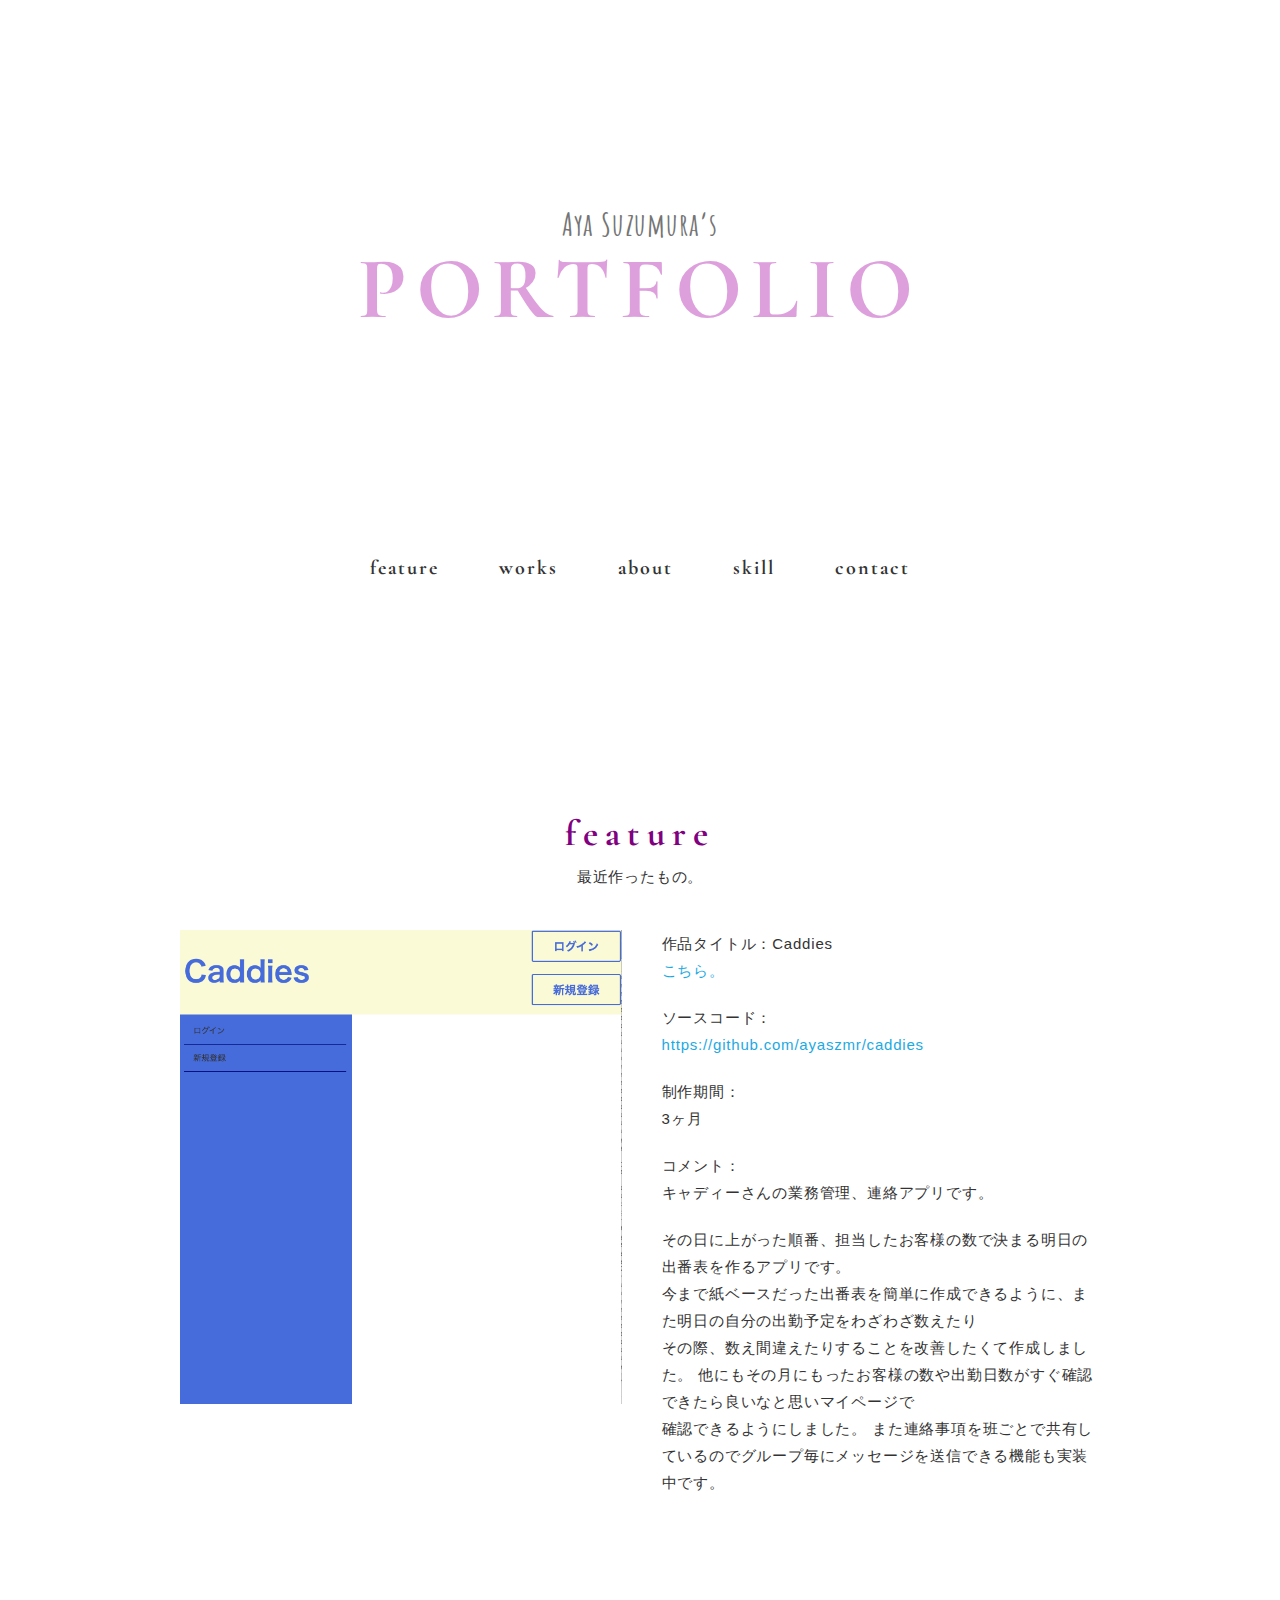
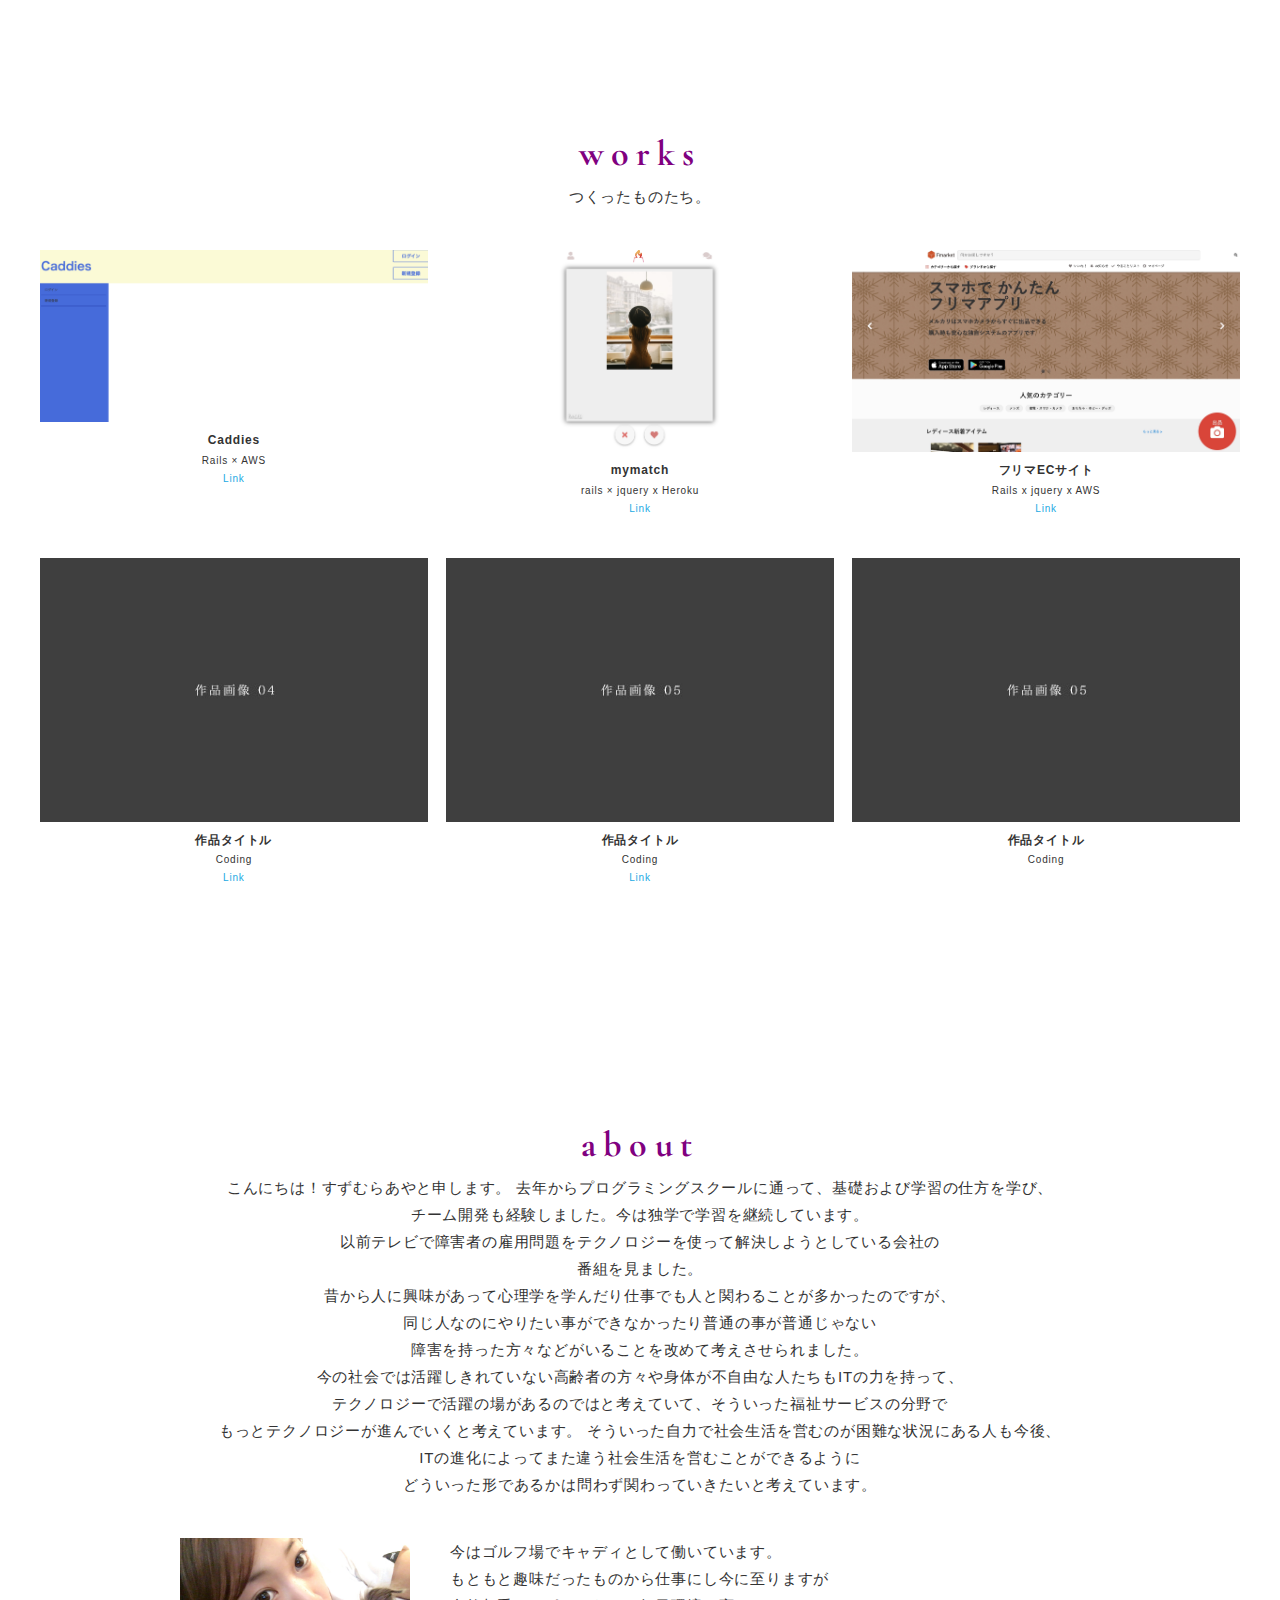
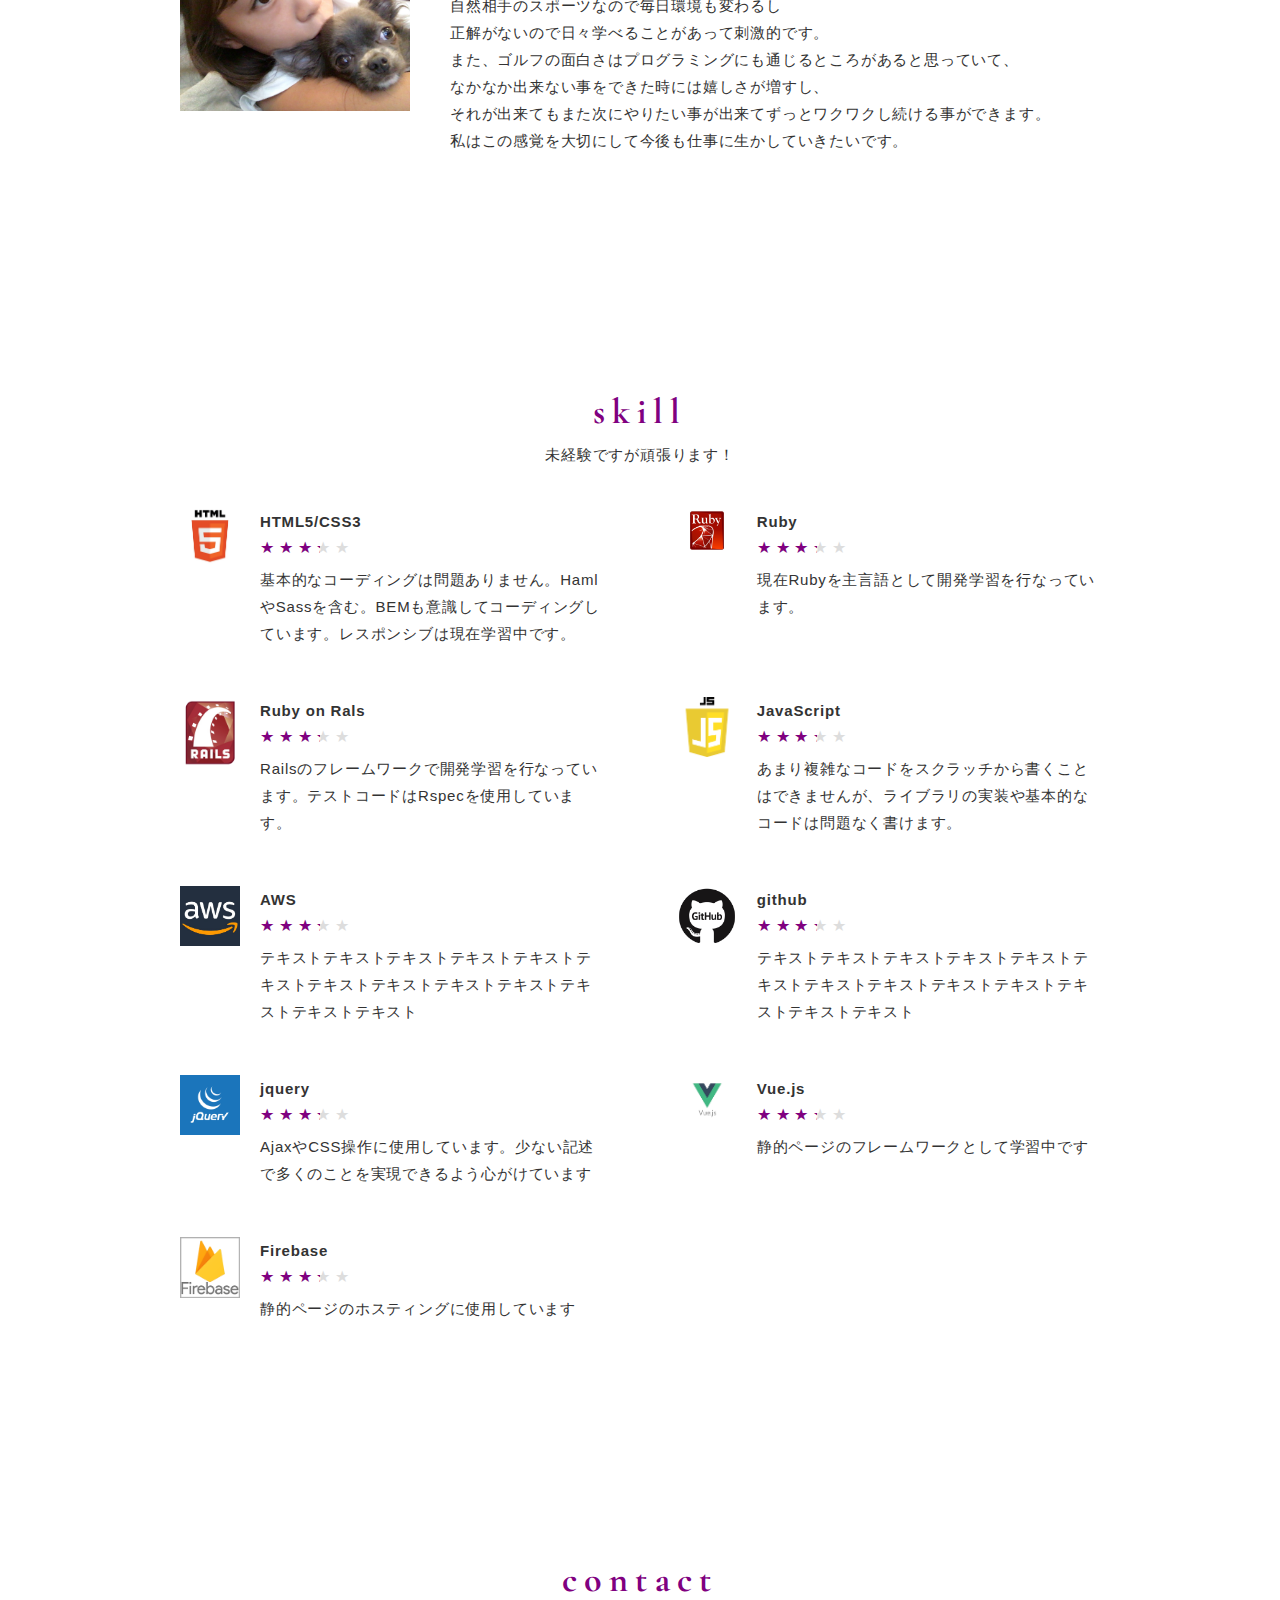
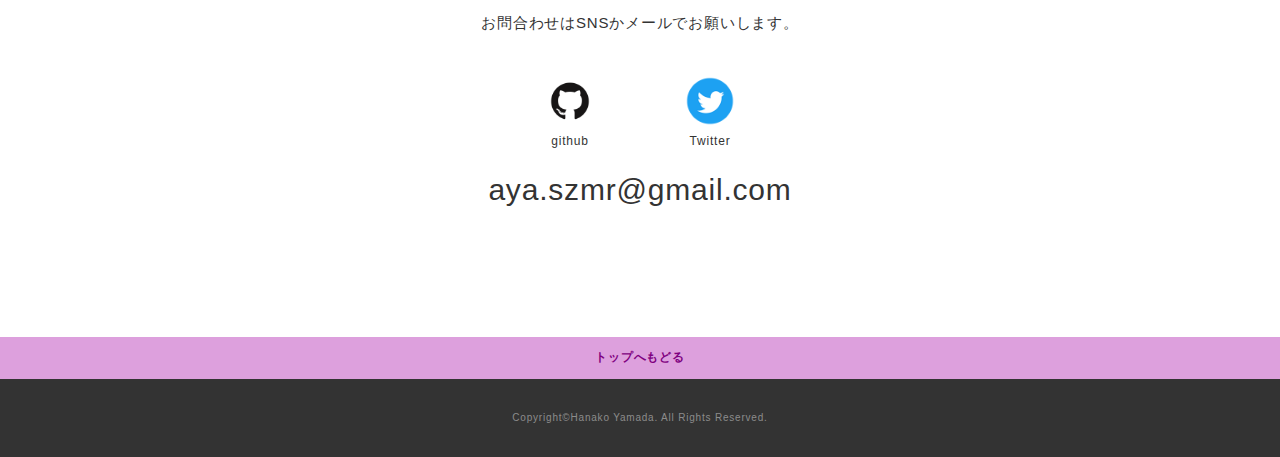
==== commit 5ff49679: "skill編集" ====
--- a/public/index.html
+++ b/public/index.html
@@ -239,15 +239,68 @@
                     <div class="rate rate3"></div>
                   </div>
                   <p>
+                    基本的なコーディングは問題ありません。HamlやSassを含む。BEMも意識してコーディングしています。レスポンシブは現在学習中です。</p>
+                </div>
+              </div>
+              <div class="skill-item">
+                <div class="skill-image-wrapper">
+                  <img class="skill-image" src="img/skill/Iruby.jpg" alt="">
+                </div>
+                <div class="skill-body">
+                  <h3 class="skill-title">Ruby</h3>
+                  <div class="skill-rating rating">
+                    <div class="rate rate3"></div>
+                  </div>
+                  <p>
+                    現在Rubyを主言語として開発学習を行なっています。</p>
+                </div>
+              </div>
+              <div class="skill-item">
+                <div class="skill-image-wrapper">
+                  <img class="skill-image" src="img/skill/rails.png" alt="">
+                </div>
+                <div class="skill-body">
+                  <h3 class="skill-title">Ruby on Rals</h3>
+                  <div class="skill-rating rating">
+                    <div class="rate rate3"></div>
+                  </div>
+                  <p>
+                    Railsのフレームワークで開発学習を行なっています。テストコードはRspecを使用しています。</p>
+                </div>
+              </div>
+              <div class="skill-item">
+                <div class="skill-image-wrapper">
+                  <img class="skill-image" src="img/skill/js-logo.png" alt="">
+                </div>
+                <div class="skill-body">
+                  <h3 class="skill-title">JavaScript</h3>
+                  <div class="skill-rating rating">
+                    <div class="rate rate3"></div>
+                  </div>
+                  <p>
+                    あまり複雑なコードをスクラッチから書くことはできませんが、ライブラリの実装や基本的なコードは問題なく書けます。</p>
+                </div>
+              </div>
+              <div class="skill-item">
+                <div class="skill-image-wrapper">
+                  <img class="skill-image" src="img/skill/aws.jpg" alt="">
+                </div>
+                <div class="skill-body">
+                  <h3 class="skill-title">AWS</h3>
+                  <div class="skill-rating rating">
+                    <div class="rate rate3"></div>
+                  </div>
+                  <p>
                     テキストテキストテキストテキストテキストテキストテキストテキストテキストテキストテキストテキストテキスト</p>
                 </div>
               </div>
-              <div class="skill-item">
-                <div class="skill-image-wrapper">
-                  <img class="skill-image" src="img/skill/Iruby.jpg" alt="">
-                </div>
-                <div class="skill-body">
-                  <h3 class="skill-title">Ruby</h3>
+
+              <div class="skill-item">
+                <div class="skill-image-wrapper">
+                  <img class="skill-image" src="img/skill/github.jpg" alt="">
+                </div>
+                <div class="skill-body">
+                  <h3 class="skill-title">github</h3>
                   <div class="skill-rating rating">
                     <div class="rate rate3"></div>
                   </div>
@@ -255,59 +308,6 @@
                     テキストテキストテキストテキストテキストテキストテキストテキストテキストテキストテキストテキストテキスト</p>
                 </div>
               </div>
-              <div class="skill-item">
-                <div class="skill-image-wrapper">
-                  <img class="skill-image" src="img/skill/rails.png" alt="">
-                </div>
-                <div class="skill-body">
-                  <h3 class="skill-title">Ruby on Rals</h3>
-                  <div class="skill-rating rating">
-                    <div class="rate rate3"></div>
-                  </div>
-                  <p>
-                    テキストテキストテキストテキストテキストテキストテキストテキストテキストテキストテキストテキストテキスト</p>
-                </div>
-              </div>
-              <div class="skill-item">
-                <div class="skill-image-wrapper">
-                  <img class="skill-image" src="img/skill/js-logo.png" alt="">
-                </div>
-                <div class="skill-body">
-                  <h3 class="skill-title">JavaScript</h3>
-                  <div class="skill-rating rating">
-                    <div class="rate rate3"></div>
-                  </div>
-                  <p>
-                    テキストテキストテキストテキストテキストテキストテキストテキストテキストテキストテキストテキストテキスト</p>
-                </div>
-              </div>
-              <div class="skill-item">
-                <div class="skill-image-wrapper">
-                  <img class="skill-image" src="img/skill/aws.jpg" alt="">
-                </div>
-                <div class="skill-body">
-                  <h3 class="skill-title">AWS</h3>
-                  <div class="skill-rating rating">
-                    <div class="rate rate3"></div>
-                  </div>
-                  <p>
-                    テキストテキストテキストテキストテキストテキストテキストテキストテキストテキストテキストテキストテキスト</p>
-                </div>
-              </div>
-
-              <div class="skill-item">
-                <div class="skill-image-wrapper">
-                  <img class="skill-image" src="img/skill/github.jpg" alt="">
-                </div>
-                <div class="skill-body">
-                  <h3 class="skill-title">github</h3>
-                  <div class="skill-rating rating">
-                    <div class="rate rate3"></div>
-                  </div>
-                  <p>
-                    テキストテキストテキストテキストテキストテキストテキストテキストテキストテキストテキストテキストテキスト</p>
-                </div>
-              </div>
 
               <div class="skill-item">
                 <div class="skill-image-wrapper">
@@ -319,7 +319,7 @@
                     <div class="rate rate3"></div>
                   </div>
                   <p>
-                    テキストテキストテキストテキストテキストテキストテキストテキストテキストテキストテキストテキストテキスト</p>
+                    AjaxやCSS操作に使用しています。少ない記述で多くのことを実現できるよう心がけています</p>
                 </div>
               </div>
 
@@ -333,7 +333,21 @@
                     <div class="rate rate3"></div>
                   </div>
                   <p>
-                    テキストテキストテキストテキストテキストテキストテキストテキストテキストテキストテキストテキストテキスト</p>
+                    静的ページのフレームワークとして学習中です</p>
+                </div>
+              </div>
+
+              <div class="skill-item">
+                <div class="skill-image-wrapper">
+                  <img class="skill-image" src="img/skill/firebase.png" alt="">
+                </div>
+                <div class="skill-body">
+                  <h3 class="skill-title">Firebase</h3>
+                  <div class="skill-rating rating">
+                    <div class="rate rate3"></div>
+                  </div>
+                  <p>
+                    静的ページのホスティングに使用しています</p>
                 </div>
               </div>
             </div>
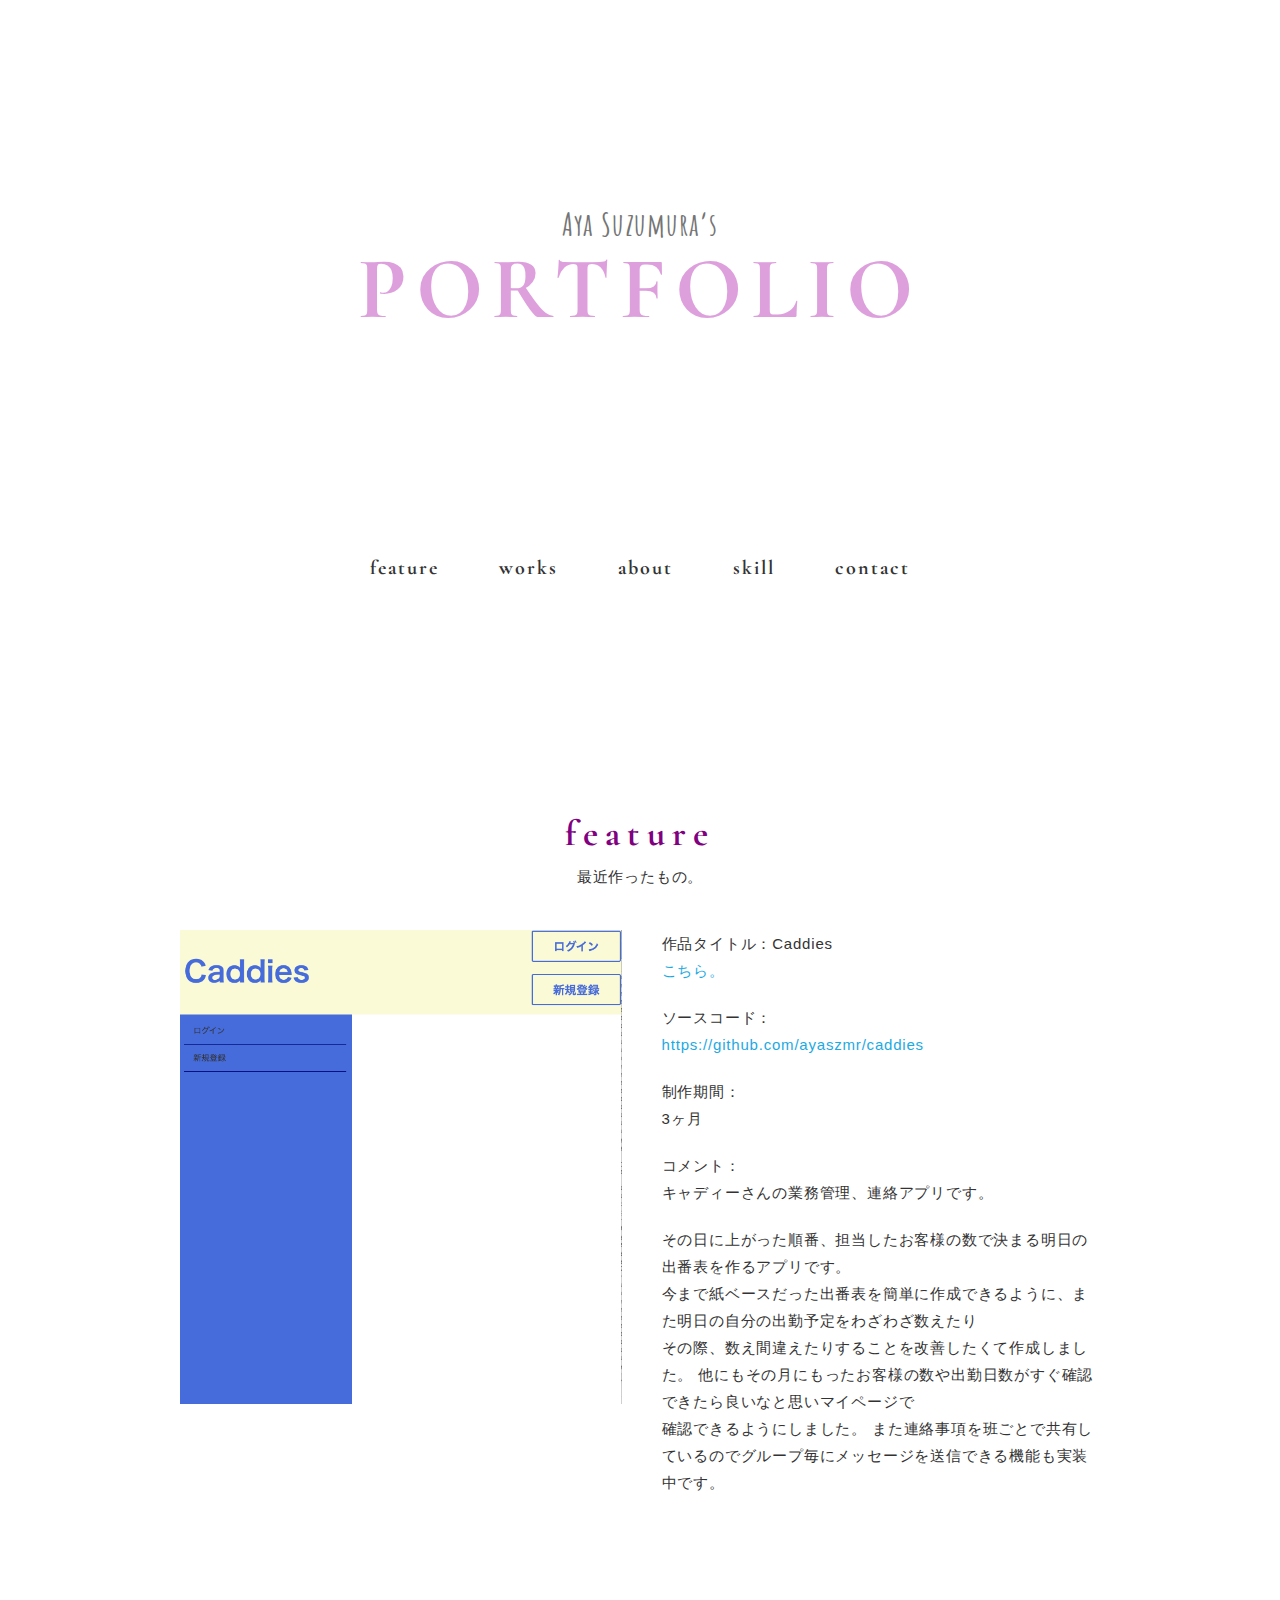
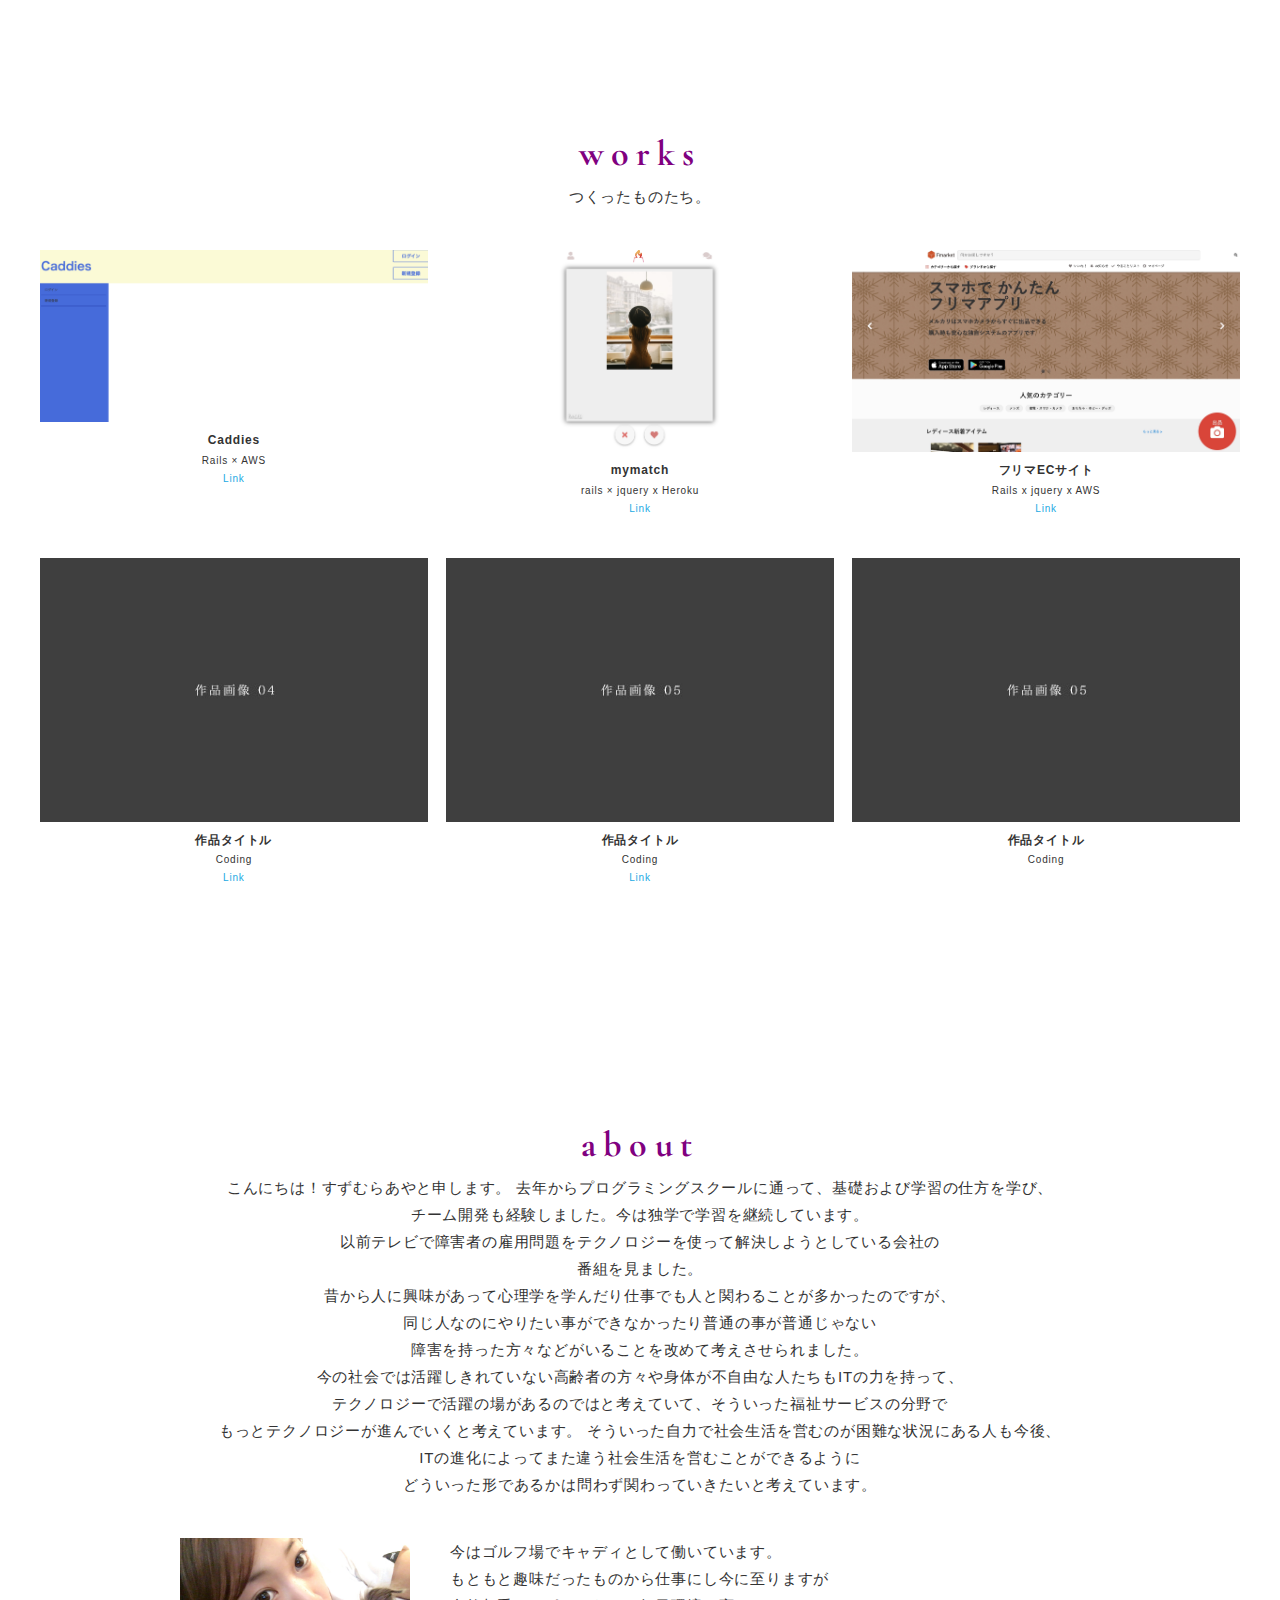
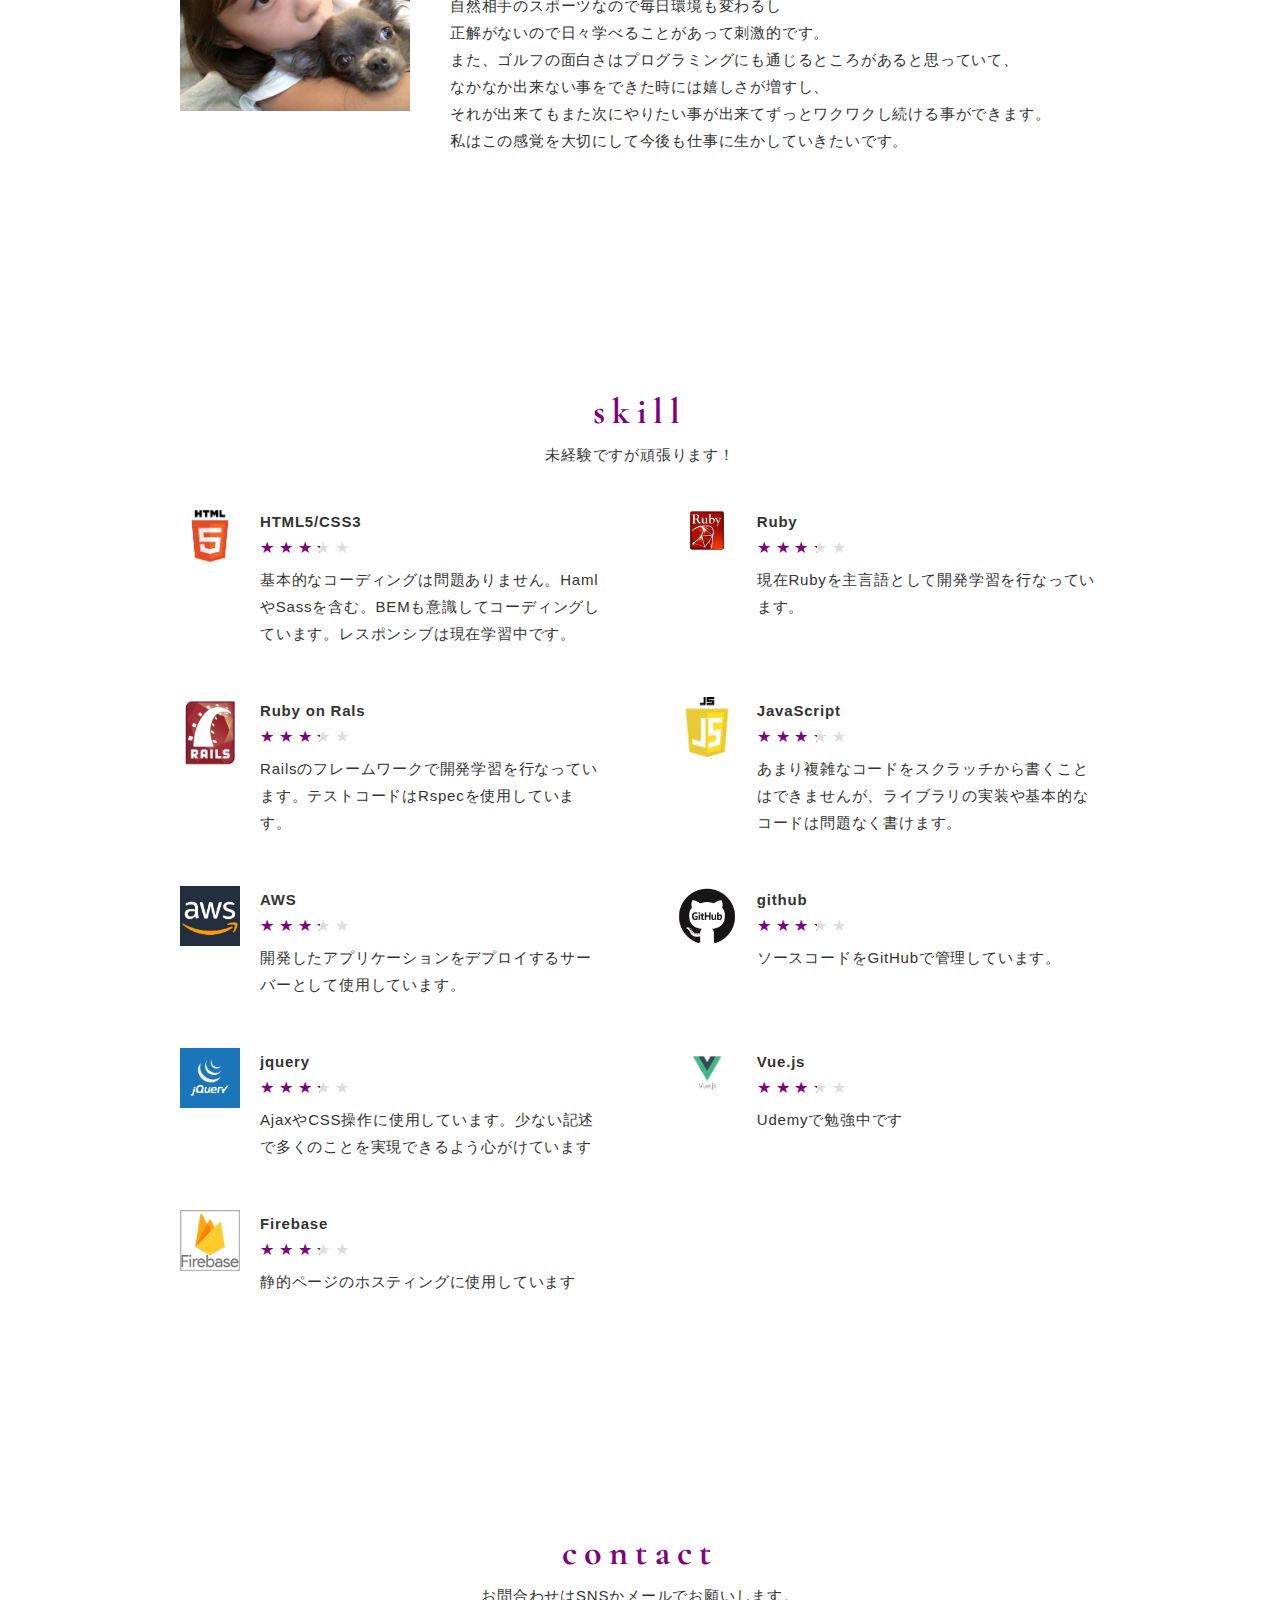
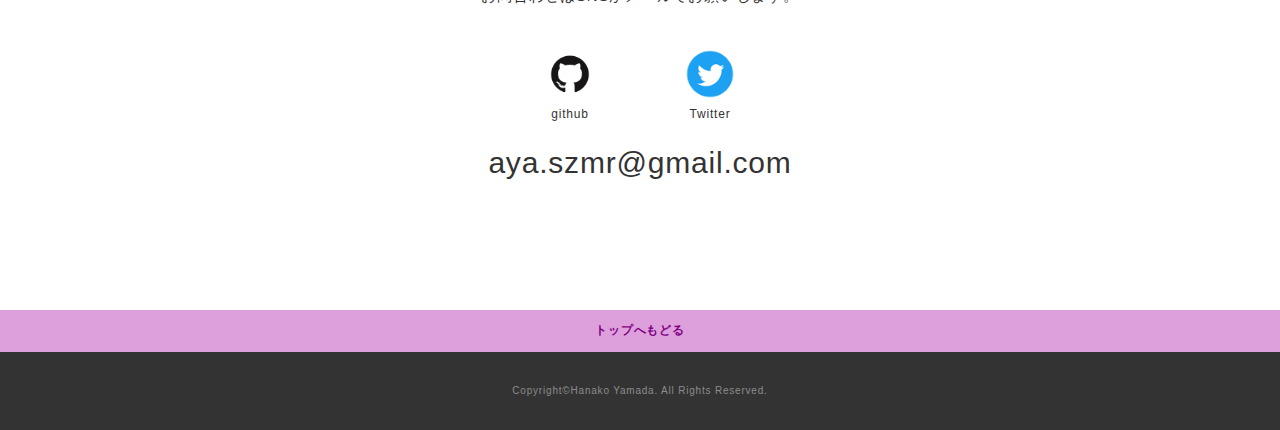
==== commit 739a3a93: "skill編集" ====
--- a/public/index.html
+++ b/public/index.html
@@ -207,7 +207,6 @@
                   なかなか出来ない事をできた時には嬉しさが増すし、<br>
                   それが出来てもまた次にやりたい事が出来てずっとワクワクし続ける事ができます。<br>
                   私はこの感覚を大切にして今後も仕事に生かしていきたいです。
-
                 </p>
               </div>
             </div>
@@ -291,7 +290,7 @@
                     <div class="rate rate3"></div>
                   </div>
                   <p>
-                    テキストテキストテキストテキストテキストテキストテキストテキストテキストテキストテキストテキストテキスト</p>
+                    開発したアプリケーションをデプロイするサーバーとして使用しています。</p>
                 </div>
               </div>
 
@@ -305,7 +304,7 @@
                     <div class="rate rate3"></div>
                   </div>
                   <p>
-                    テキストテキストテキストテキストテキストテキストテキストテキストテキストテキストテキストテキストテキスト</p>
+                    ソースコードをGitHubで管理しています。</p>
                 </div>
               </div>
 
@@ -333,7 +332,7 @@
                     <div class="rate rate3"></div>
                   </div>
                   <p>
-                    静的ページのフレームワークとして学習中です</p>
+                    Udemyで勉強中です</p>
                 </div>
               </div>
 
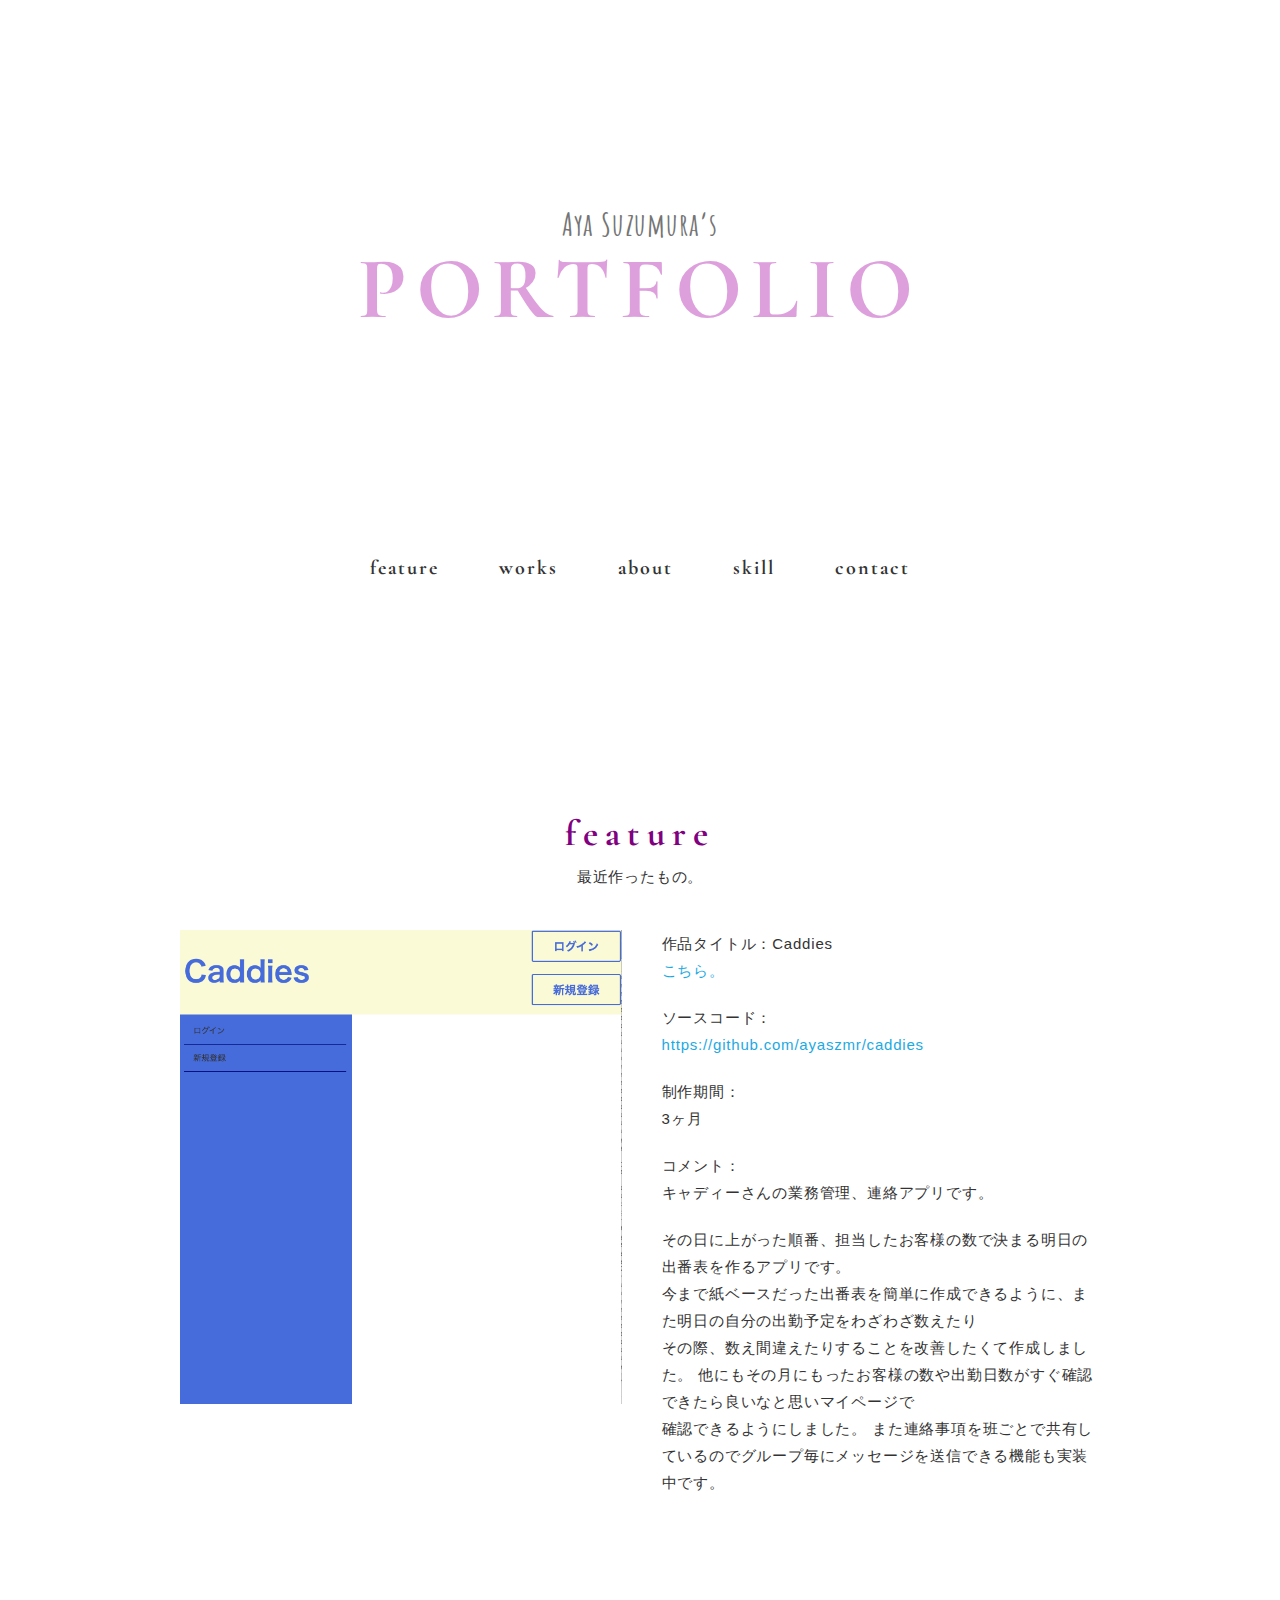
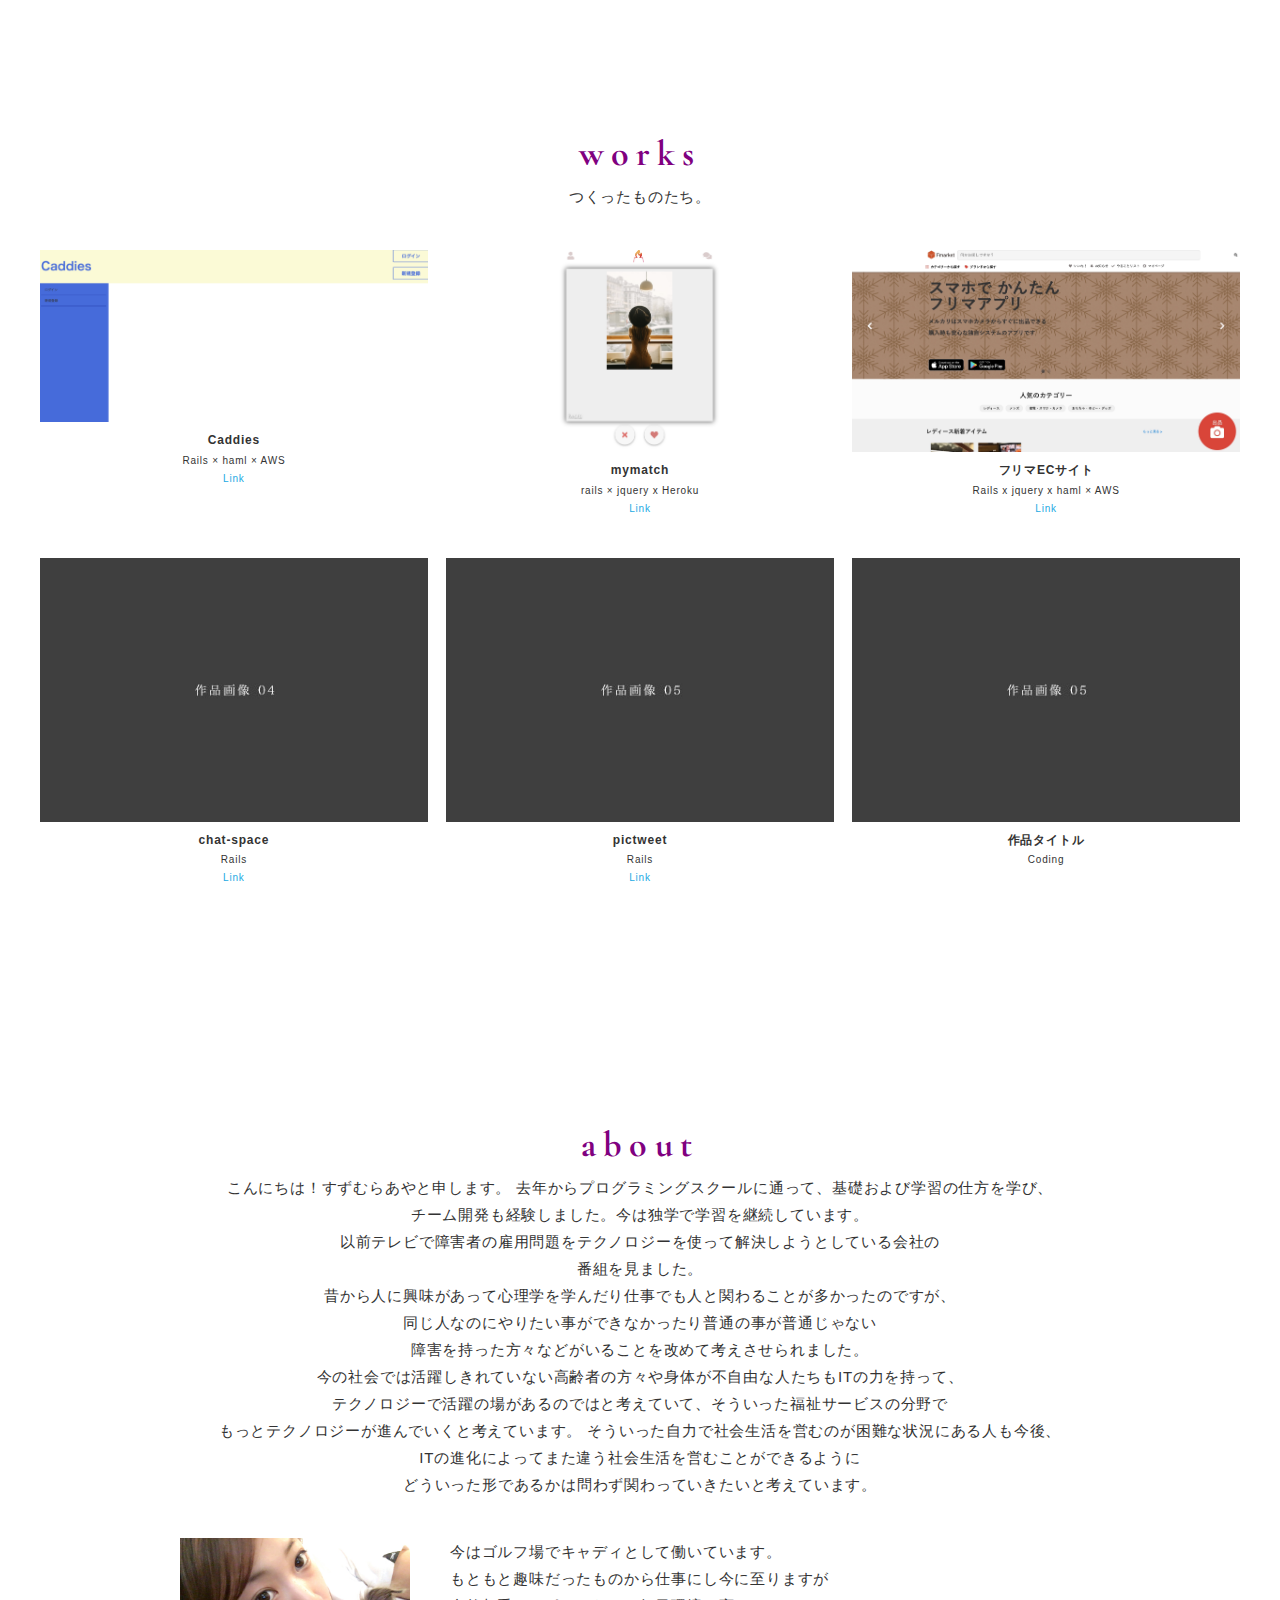
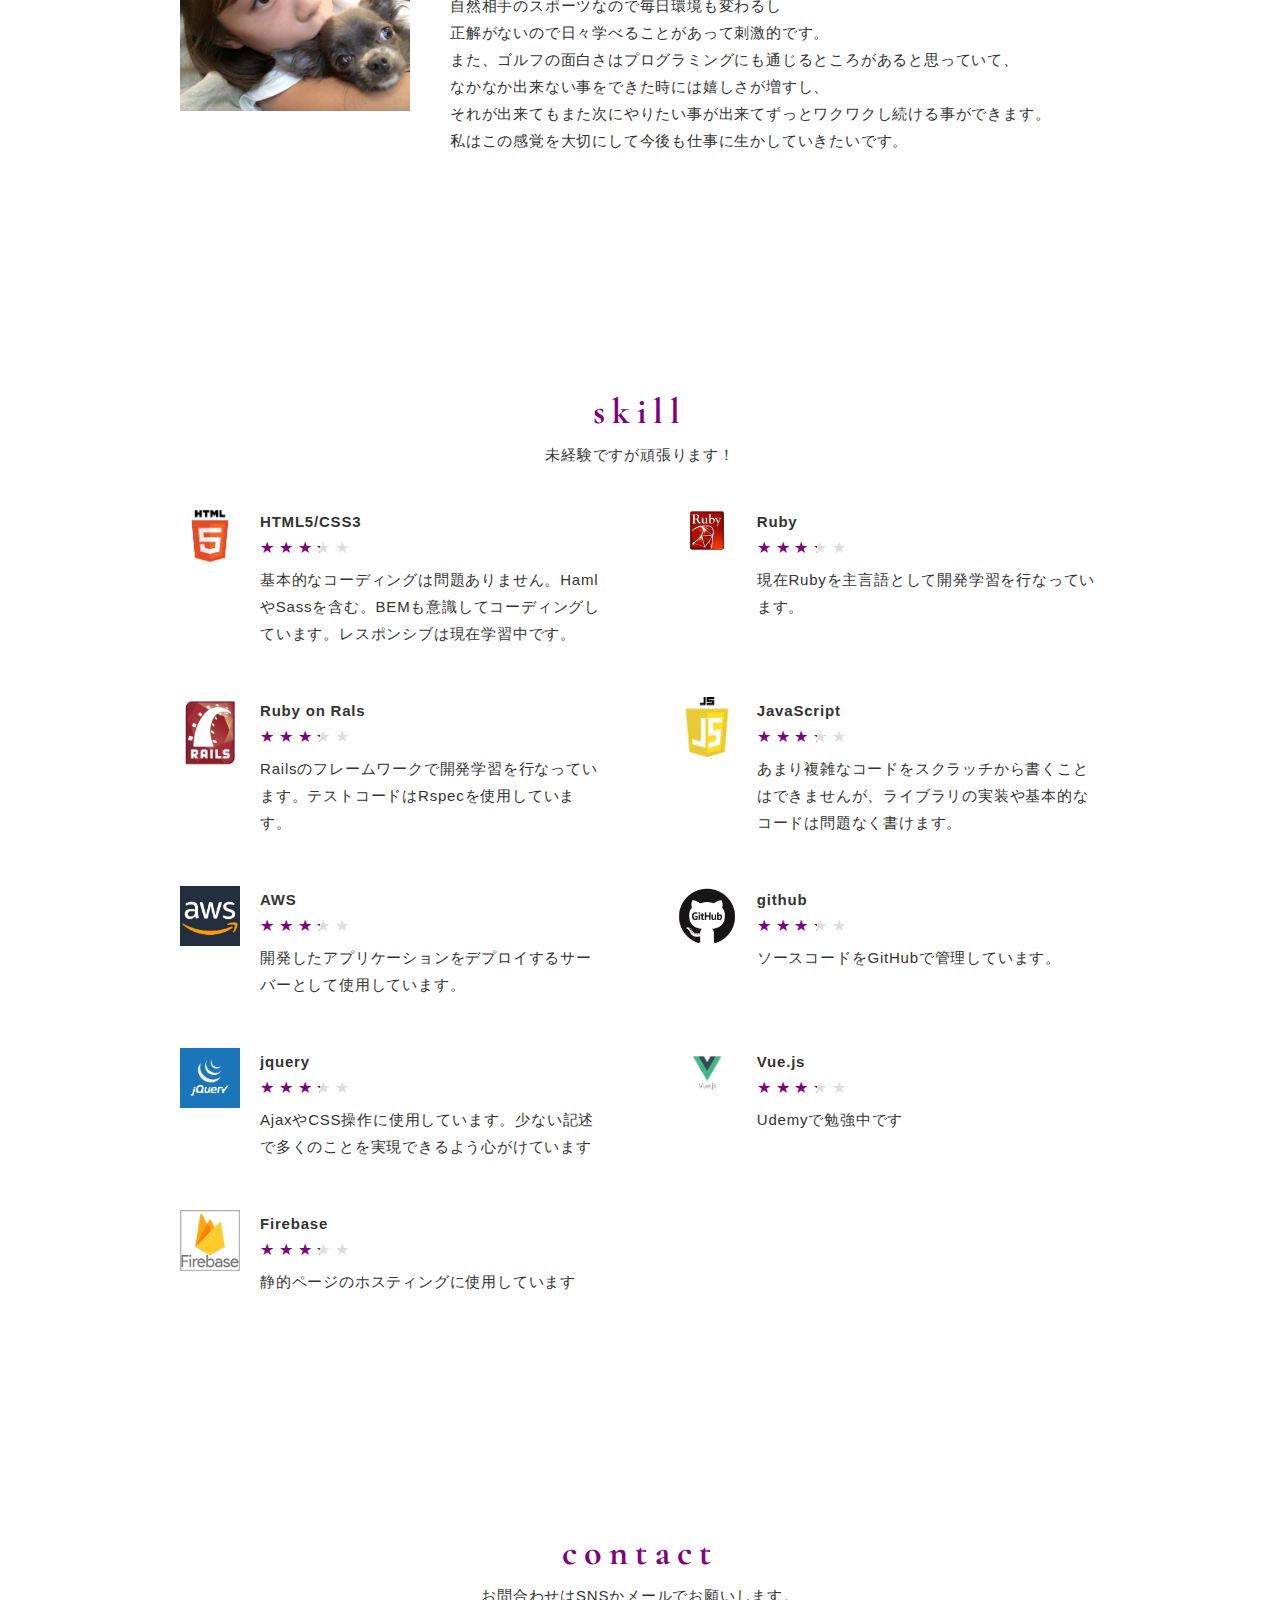
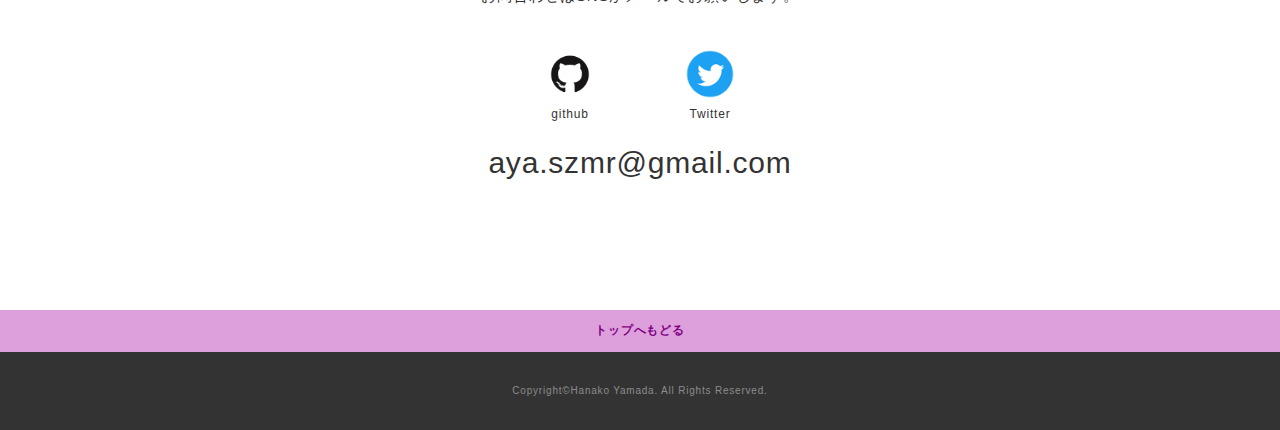
==== commit 237f19fc: "works編集" ====
--- a/public/index.html
+++ b/public/index.html
@@ -102,7 +102,7 @@
                 </a>
                 <figcaption class="works-body">
                   <div class="works-title">Caddies</div>
-                  <div class="works-text">Rails × AWS</div>
+                  <div class="works-text">Rails × haml × AWS</div>
                   <div class="works-url"><a class="works-url-link" href="http://18.180.7.159/" target="_blank">Link</a>
                   </div>
                 </figcaption>
@@ -126,7 +126,7 @@
                 </a>
                 <figcaption class="works-body">
                   <div class="works-title">フリマECサイト</div>
-                  <div class="works-text">Rails x jquery x AWS</div>
+                  <div class="works-text">Rails x jquery x haml × AWS</div>
                   <div class="works-url"><a class="works-url-link" href="http://18.176.134.115/" target="_blank">Link</a>
                   </div>
                 </figcaption>
@@ -137,8 +137,8 @@
                     data-src="img/works/company.jpg" alt="">
                 </a>
                 <figcaption class="works-body">
-                  <div class="works-title">作品タイトル</div>
-                  <div class="works-text">Coding</div>
+                  <div class="works-title">chat-space</div>
+                  <div class="works-text">Rails</div>
                   <div class="works-url"><a class="works-url-link" href="#" target="_blank">Link</a>
                   </div>
                 </figcaption>
@@ -149,8 +149,8 @@
                     data-src="img/works/company.jpg" alt="">
                 </a>
                 <figcaption class="works-body">
-                  <div class="works-title">作品タイトル</div>
-                  <div class="works-text">Coding</div>
+                  <div class="works-title">pictweet</div>
+                  <div class="works-text">Rails</div>
                   <div class="works-url"><a class="works-url-link" href="#" target="_blank">Link</a>
                   </div>
                 </figcaption>
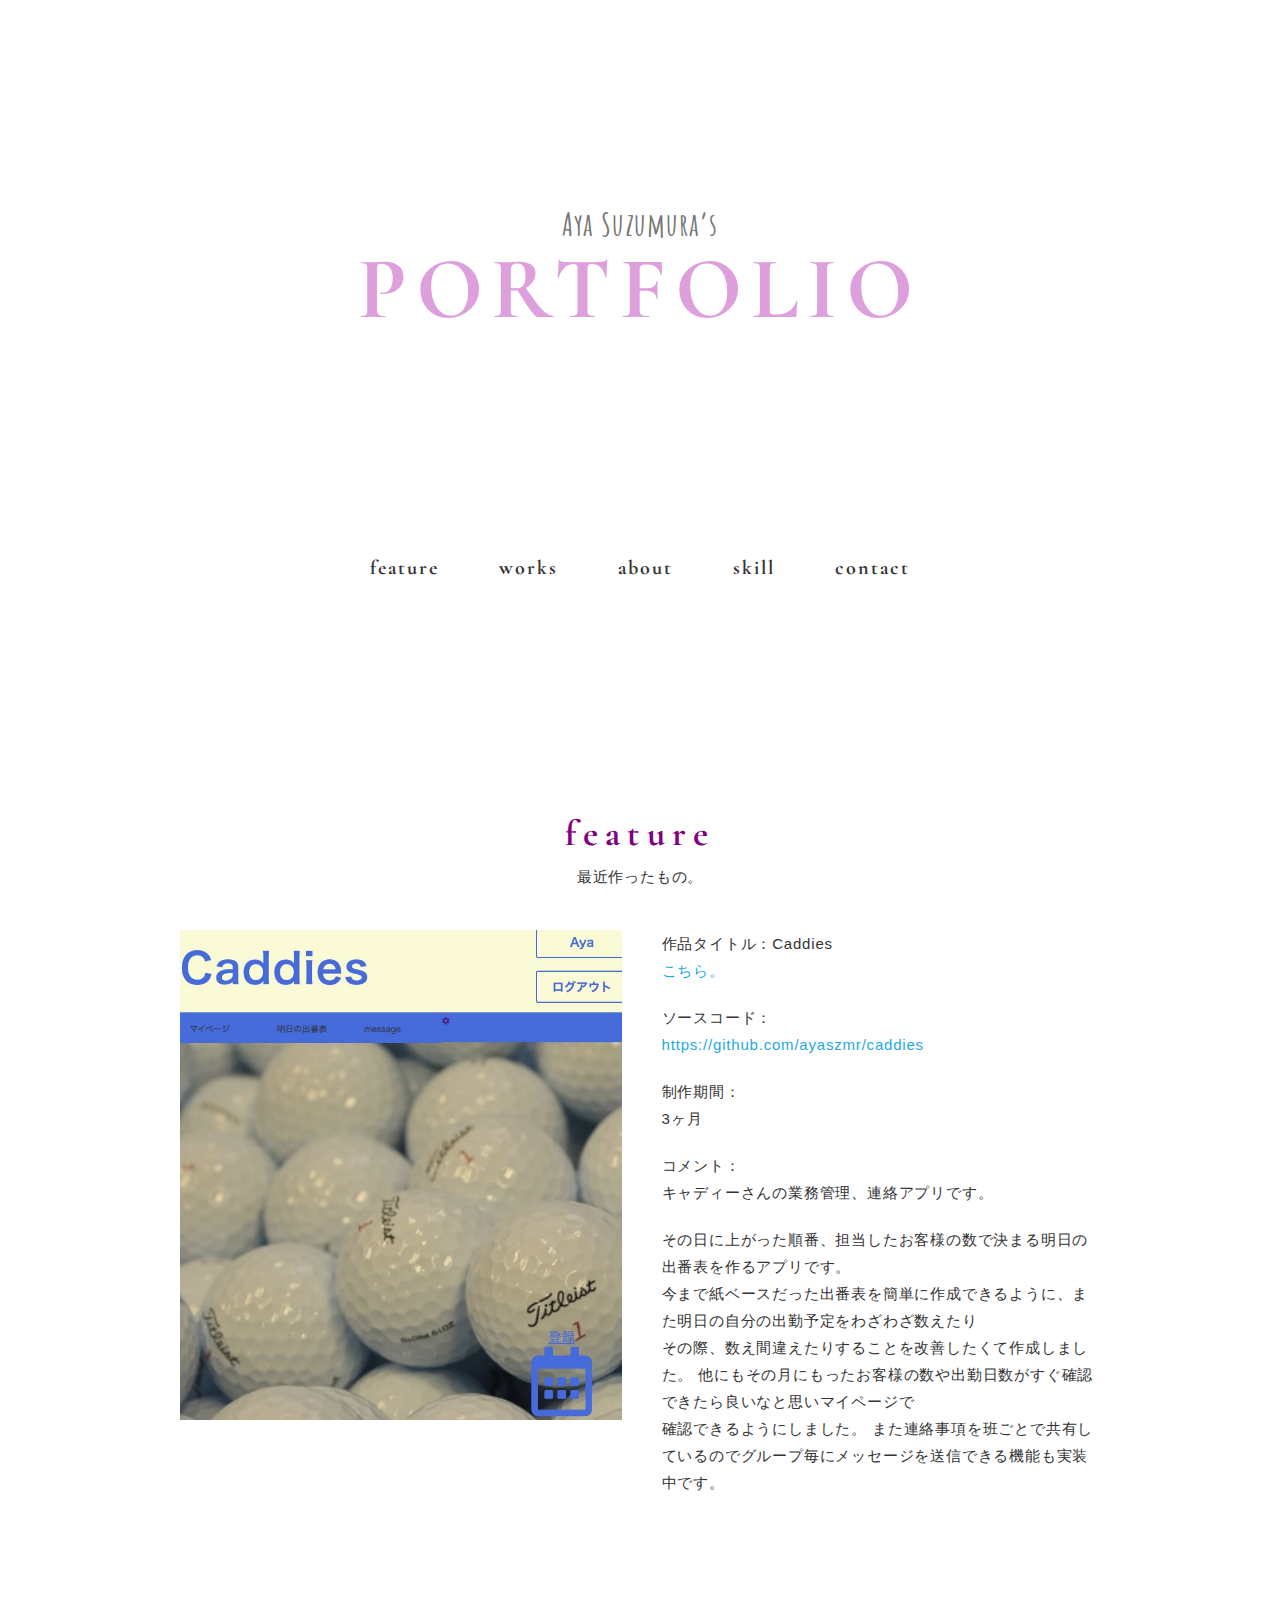
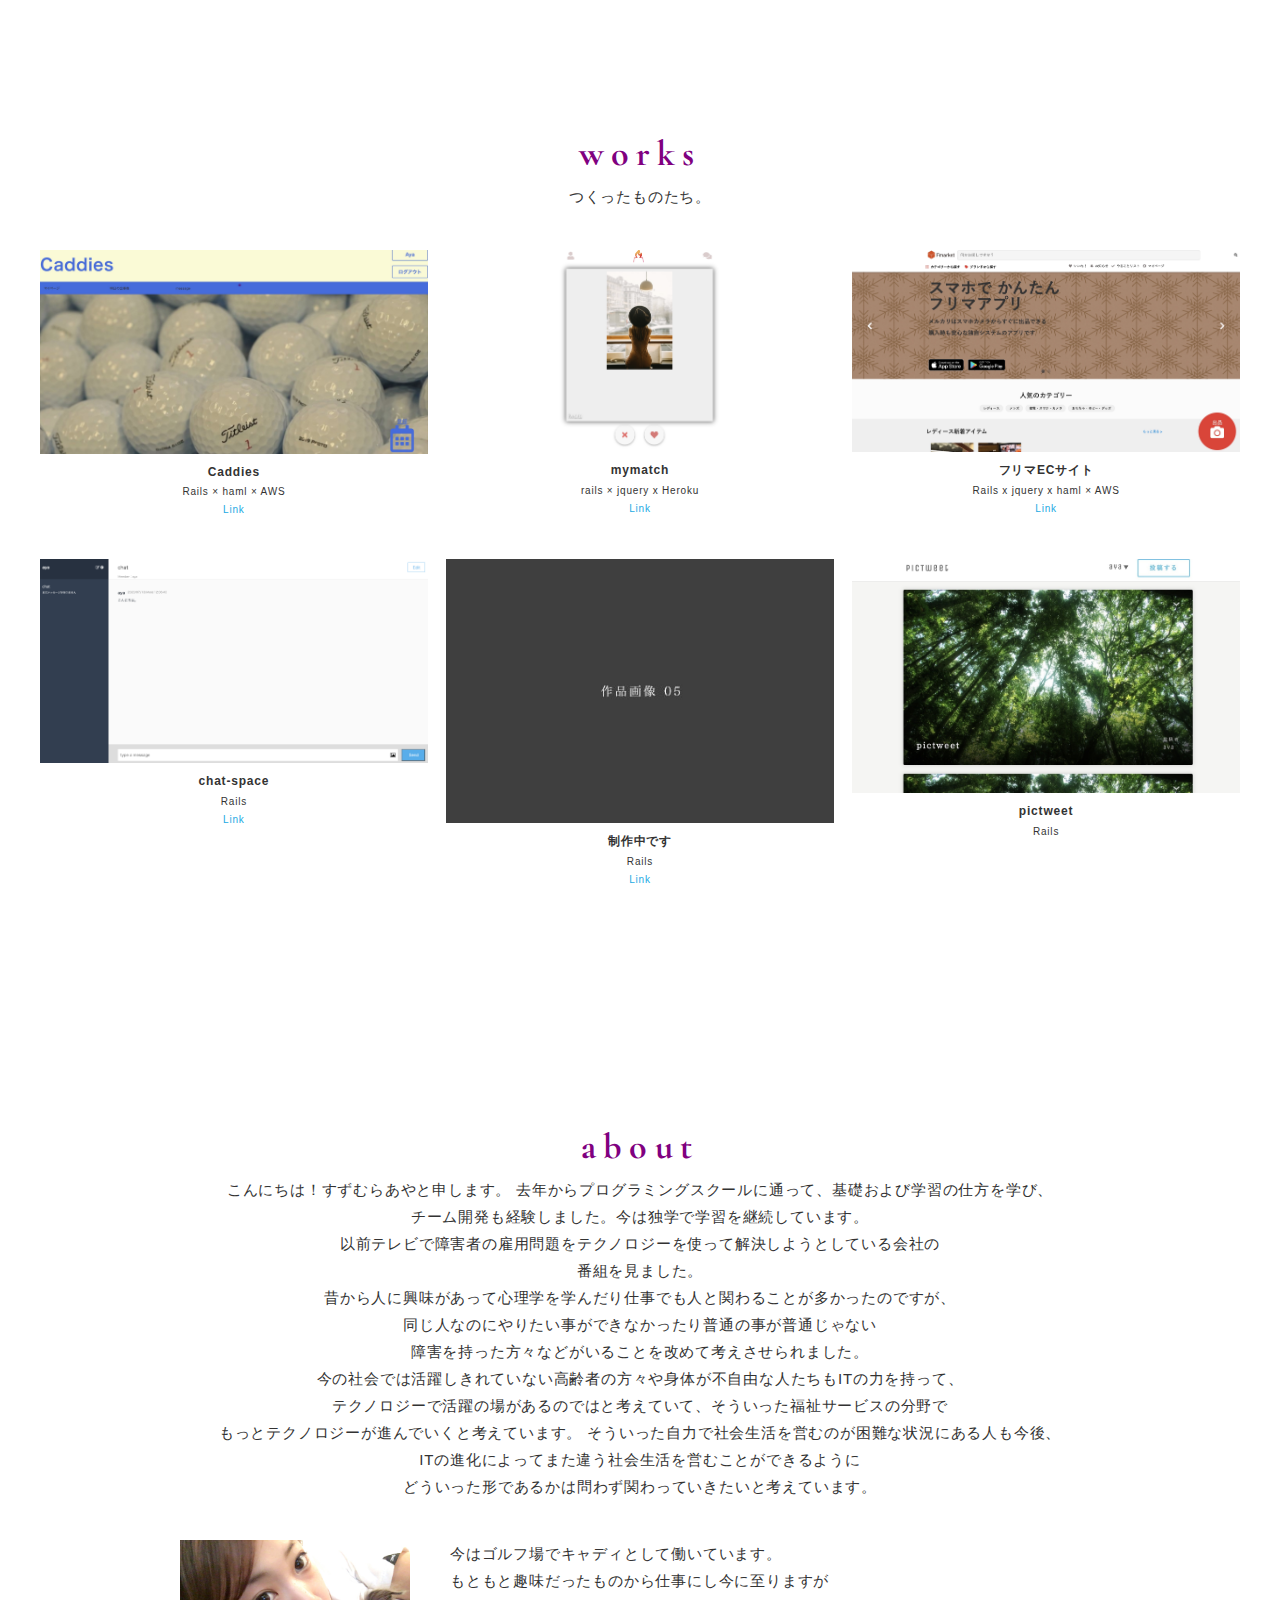
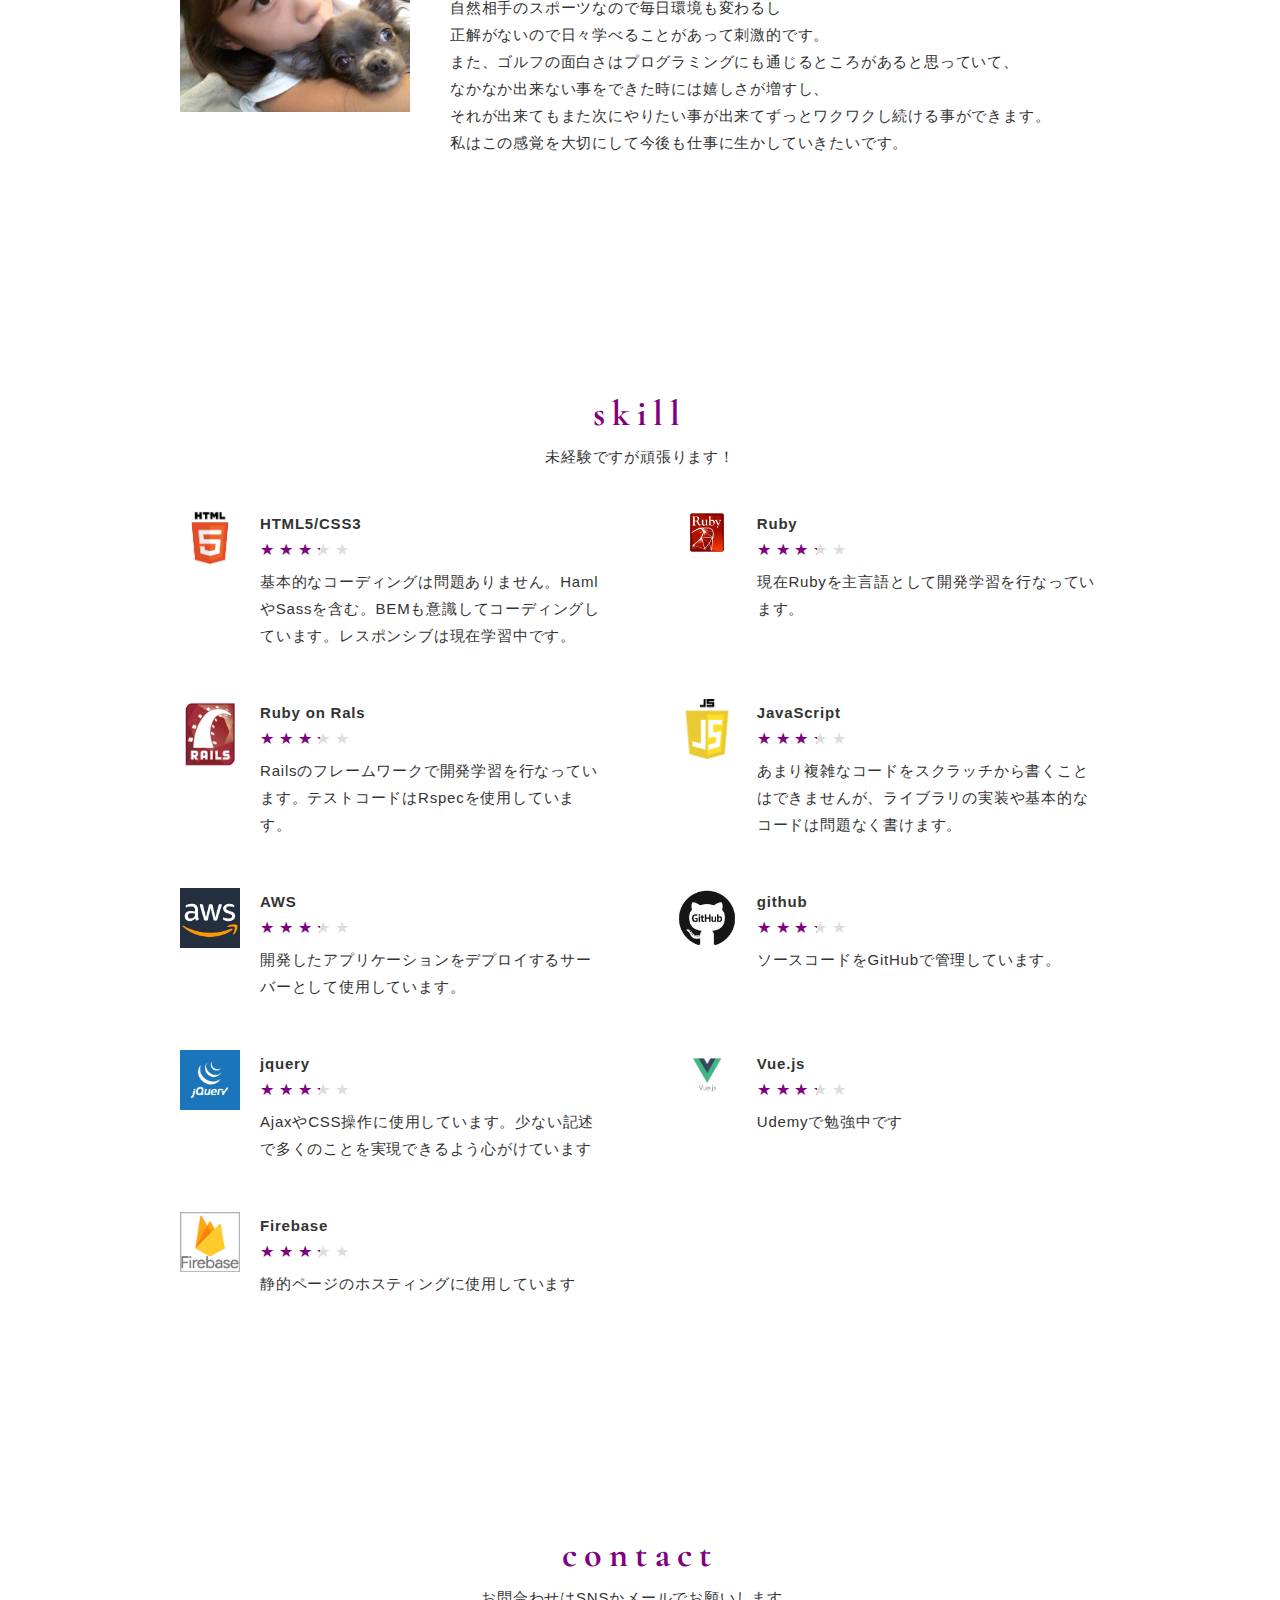
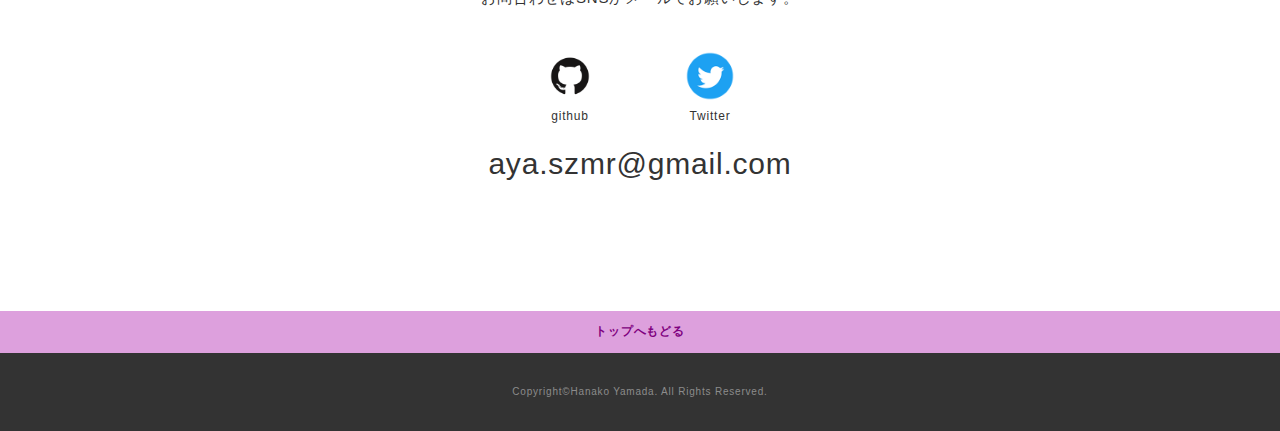
==== commit 51f2002c: "works編集" ====
--- a/public/index.html
+++ b/public/index.html
@@ -58,7 +58,7 @@
           <div class="section-body feature">
             <div class="feature-item">
               <div class="feature-image-wrapper">
-                <img class="feature-image" src="img/feature/caddies.png" alt="">
+                <img class="feature-image" src="img/feature/caddies.jpg" alt="">
               </div>
               <div class="feature-body">
                 <p>
@@ -97,7 +97,7 @@
             <div class="works-list js-my-gallery">
               <figure class="works-item">
                 <a href="img/works/work01.jpg" data-size="980x668" class="works-link works-image-wrapper hover-action">
-                  <img class="works-image fadein lazyloaded" src="img/works/thumb/caddiess.png"
+                  <img class="works-image fadein lazyloaded" src="img/works/thumb/caddies.full.jpg"
                     data-src="img/works/company.jpg" alt="">
                 </a>
                 <figcaption class="works-body">
@@ -133,7 +133,7 @@
               </figure>
               <figure class="works-item">
                 <a href="img/works/work04.jpg" data-size="980x668" class="works-link works-image-wrapper hover-action">
-                  <img class="works-image fadein lazyloaded" src="img/works/thumb/thumb_work04.jpg"
+                  <img class="works-image fadein lazyloaded" src="img/works/thumb/chat-space.png"
                     data-src="img/works/company.jpg" alt="">
                 </a>
                 <figcaption class="works-body">
@@ -149,20 +149,20 @@
                     data-src="img/works/company.jpg" alt="">
                 </a>
                 <figcaption class="works-body">
+                  <div class="works-title">制作中です</div>
+                  <div class="works-text">Rails</div>
+                  <div class="works-url"><a class="works-url-link" href="#" target="_blank">Link</a>
+                  </div>
+                </figcaption>
+              </figure>
+              <figure class="works-item">
+                <a href="img/works/work05.jpg" data-size="980x668" class="works-link works-image-wrapper hover-action">
+                  <img class="works-image fadein lazyloaded" src="img/works/thumb/pictweet.jpg"
+                    data-src="img/works/company.jpg" alt="">
+                </a>
+                <figcaption class="works-body">
                   <div class="works-title">pictweet</div>
                   <div class="works-text">Rails</div>
-                  <div class="works-url"><a class="works-url-link" href="#" target="_blank">Link</a>
-                  </div>
-                </figcaption>
-              </figure>
-              <figure class="works-item">
-                <a href="img/works/work05.jpg" data-size="980x668" class="works-link works-image-wrapper hover-action">
-                  <img class="works-image fadein lazyloaded" src="img/works/thumb/thumb_work05.jpg"
-                    data-src="img/works/company.jpg" alt="">
-                </a>
-                <figcaption class="works-body">
-                  <div class="works-title">作品タイトル</div>
-                  <div class="works-text">Coding</div>
                 </figcaption>
               </figure>
 
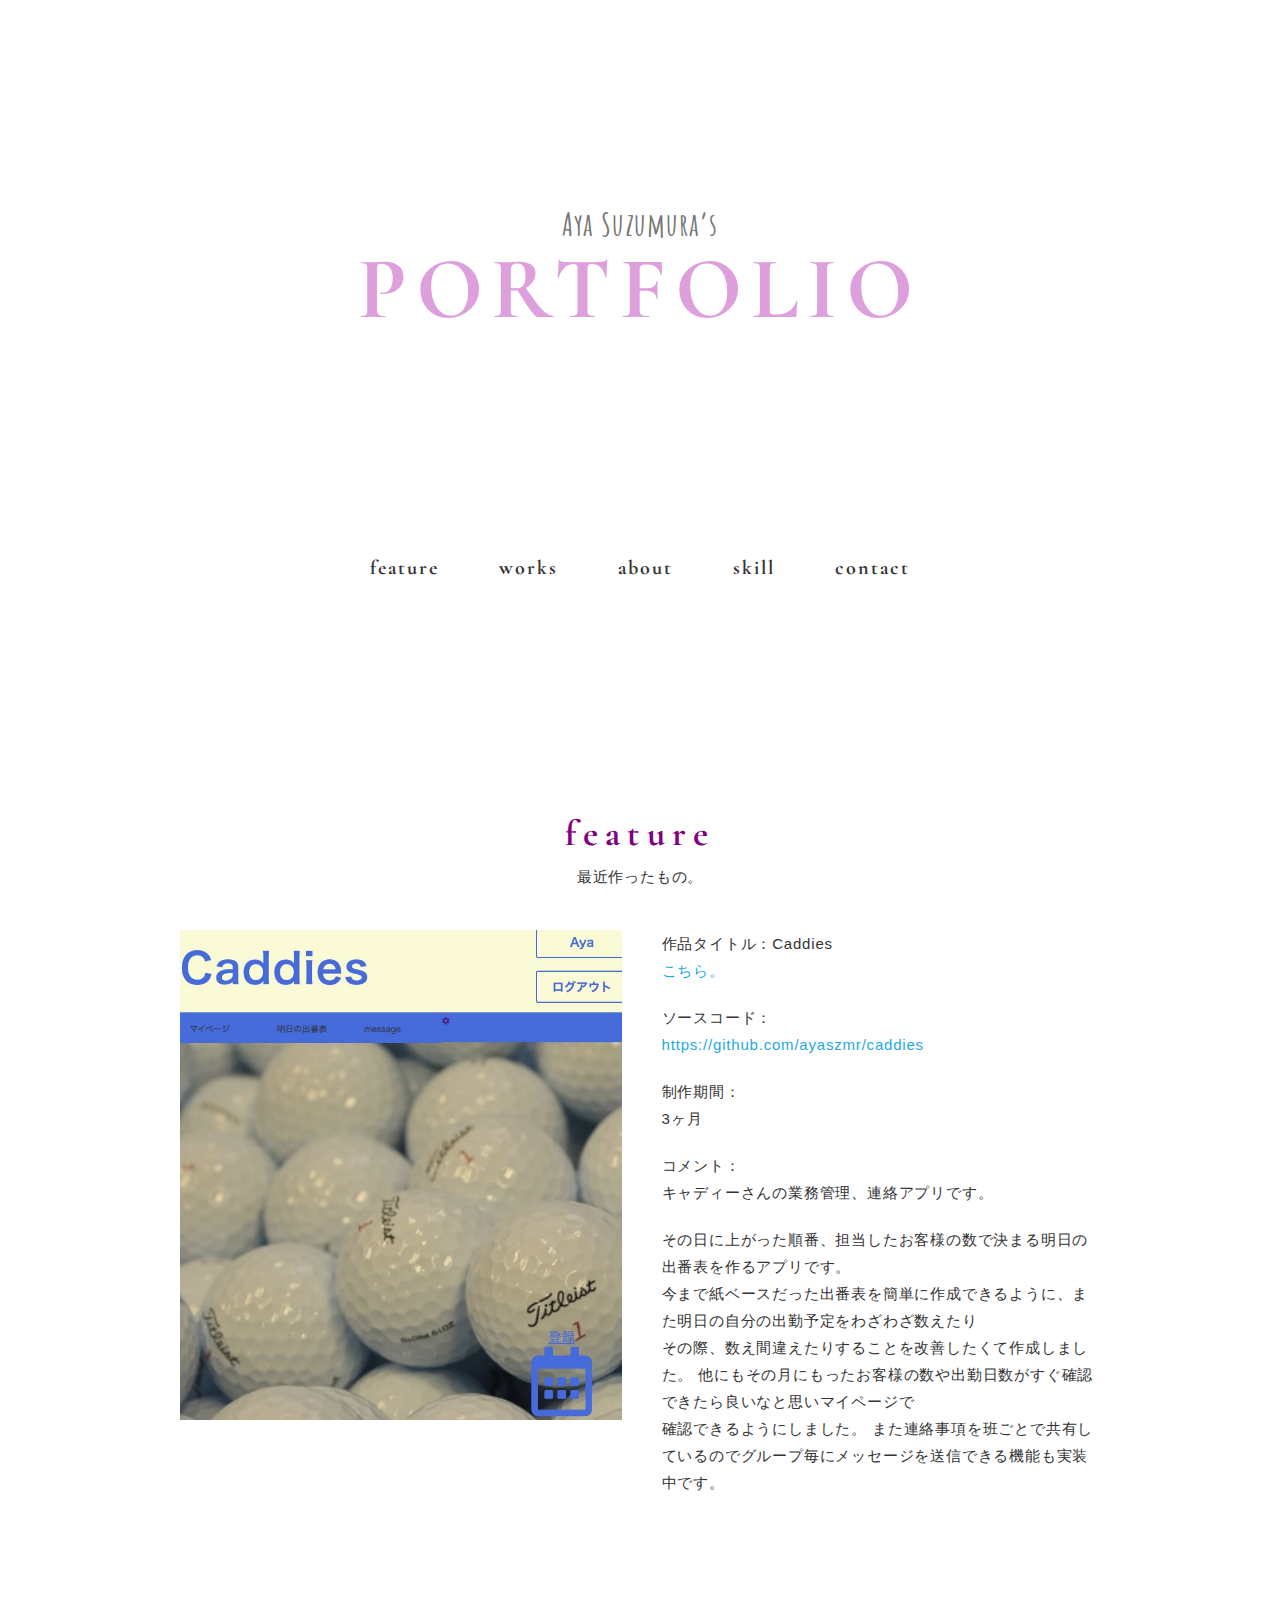
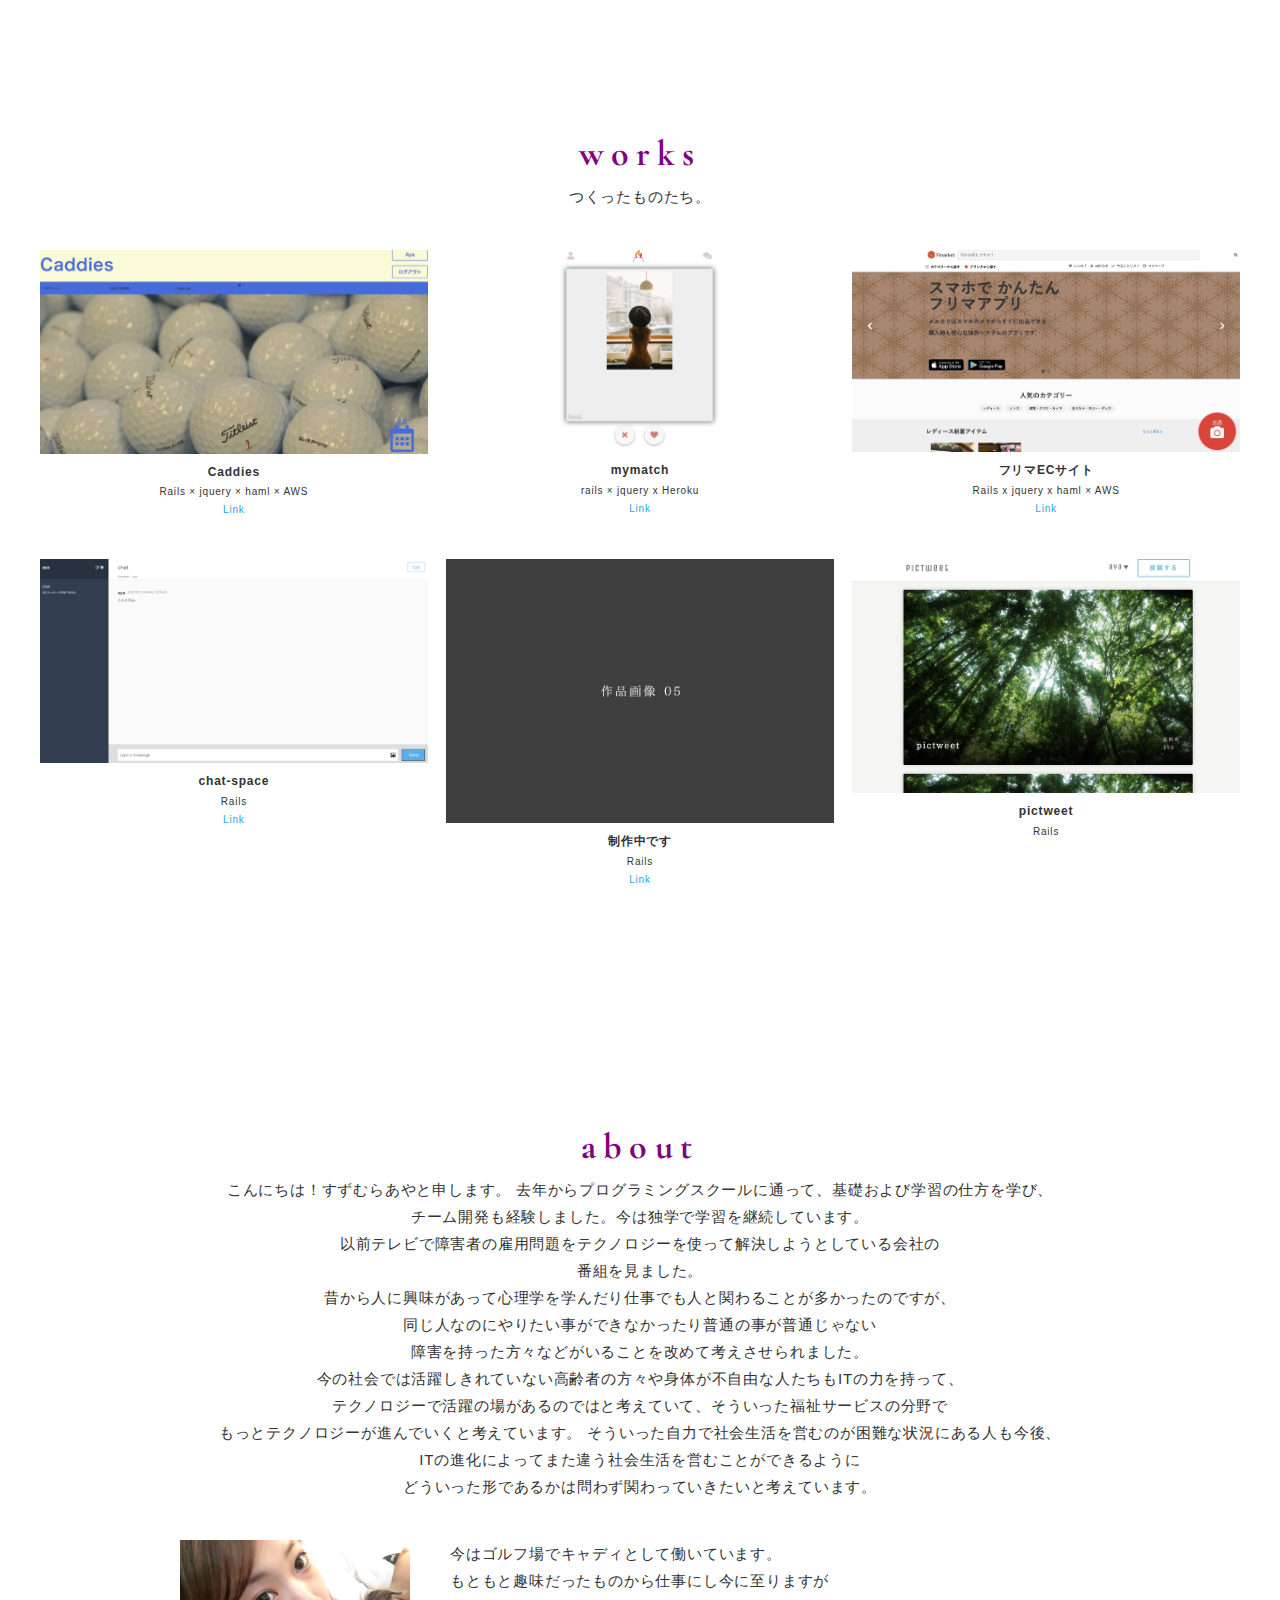
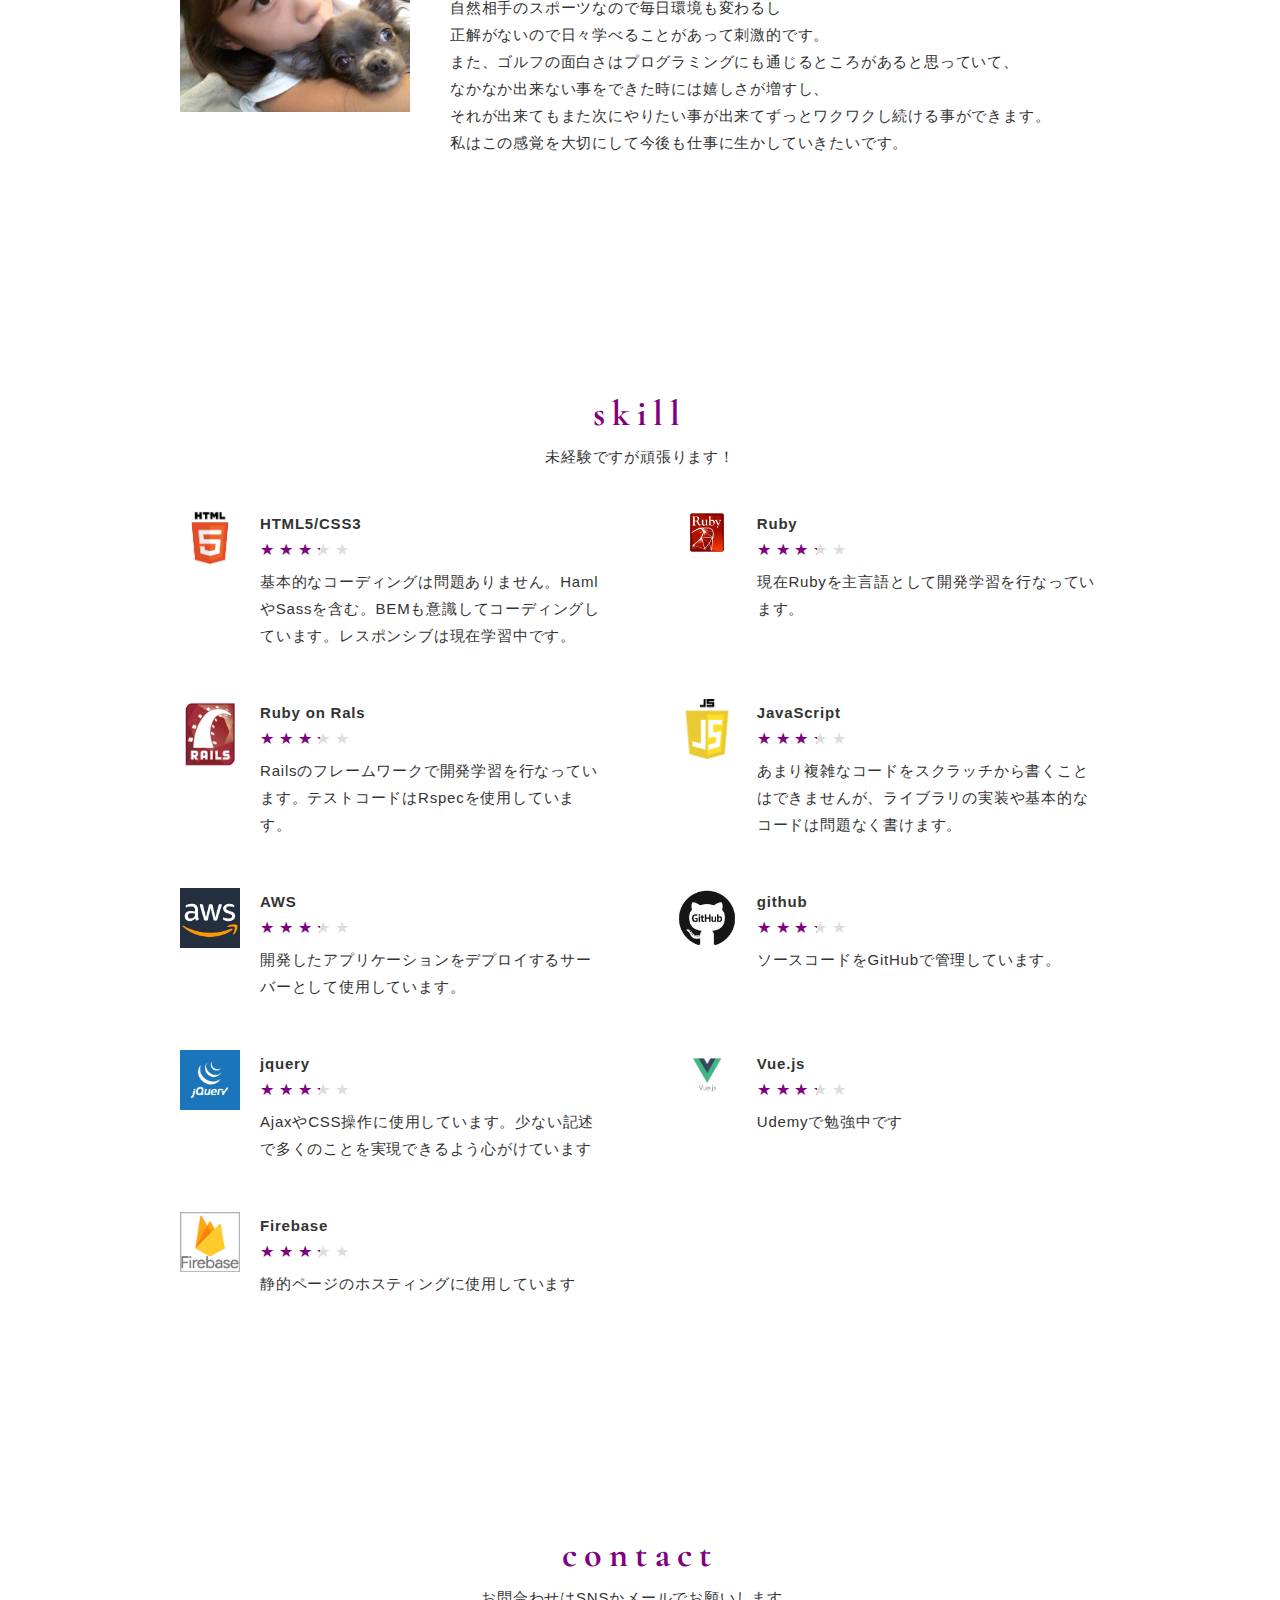
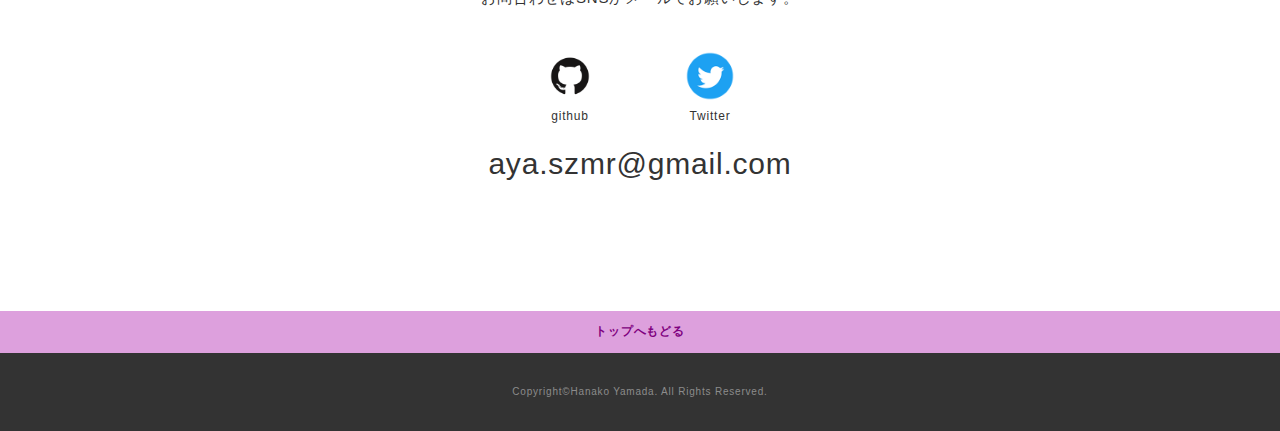
==== commit bcb8a28f: "works編集" ====
--- a/public/index.html
+++ b/public/index.html
@@ -102,7 +102,7 @@
                 </a>
                 <figcaption class="works-body">
                   <div class="works-title">Caddies</div>
-                  <div class="works-text">Rails × haml × AWS</div>
+                  <div class="works-text">Rails × jquery × haml × AWS</div>
                   <div class="works-url"><a class="works-url-link" href="http://18.180.7.159/" target="_blank">Link</a>
                   </div>
                 </figcaption>
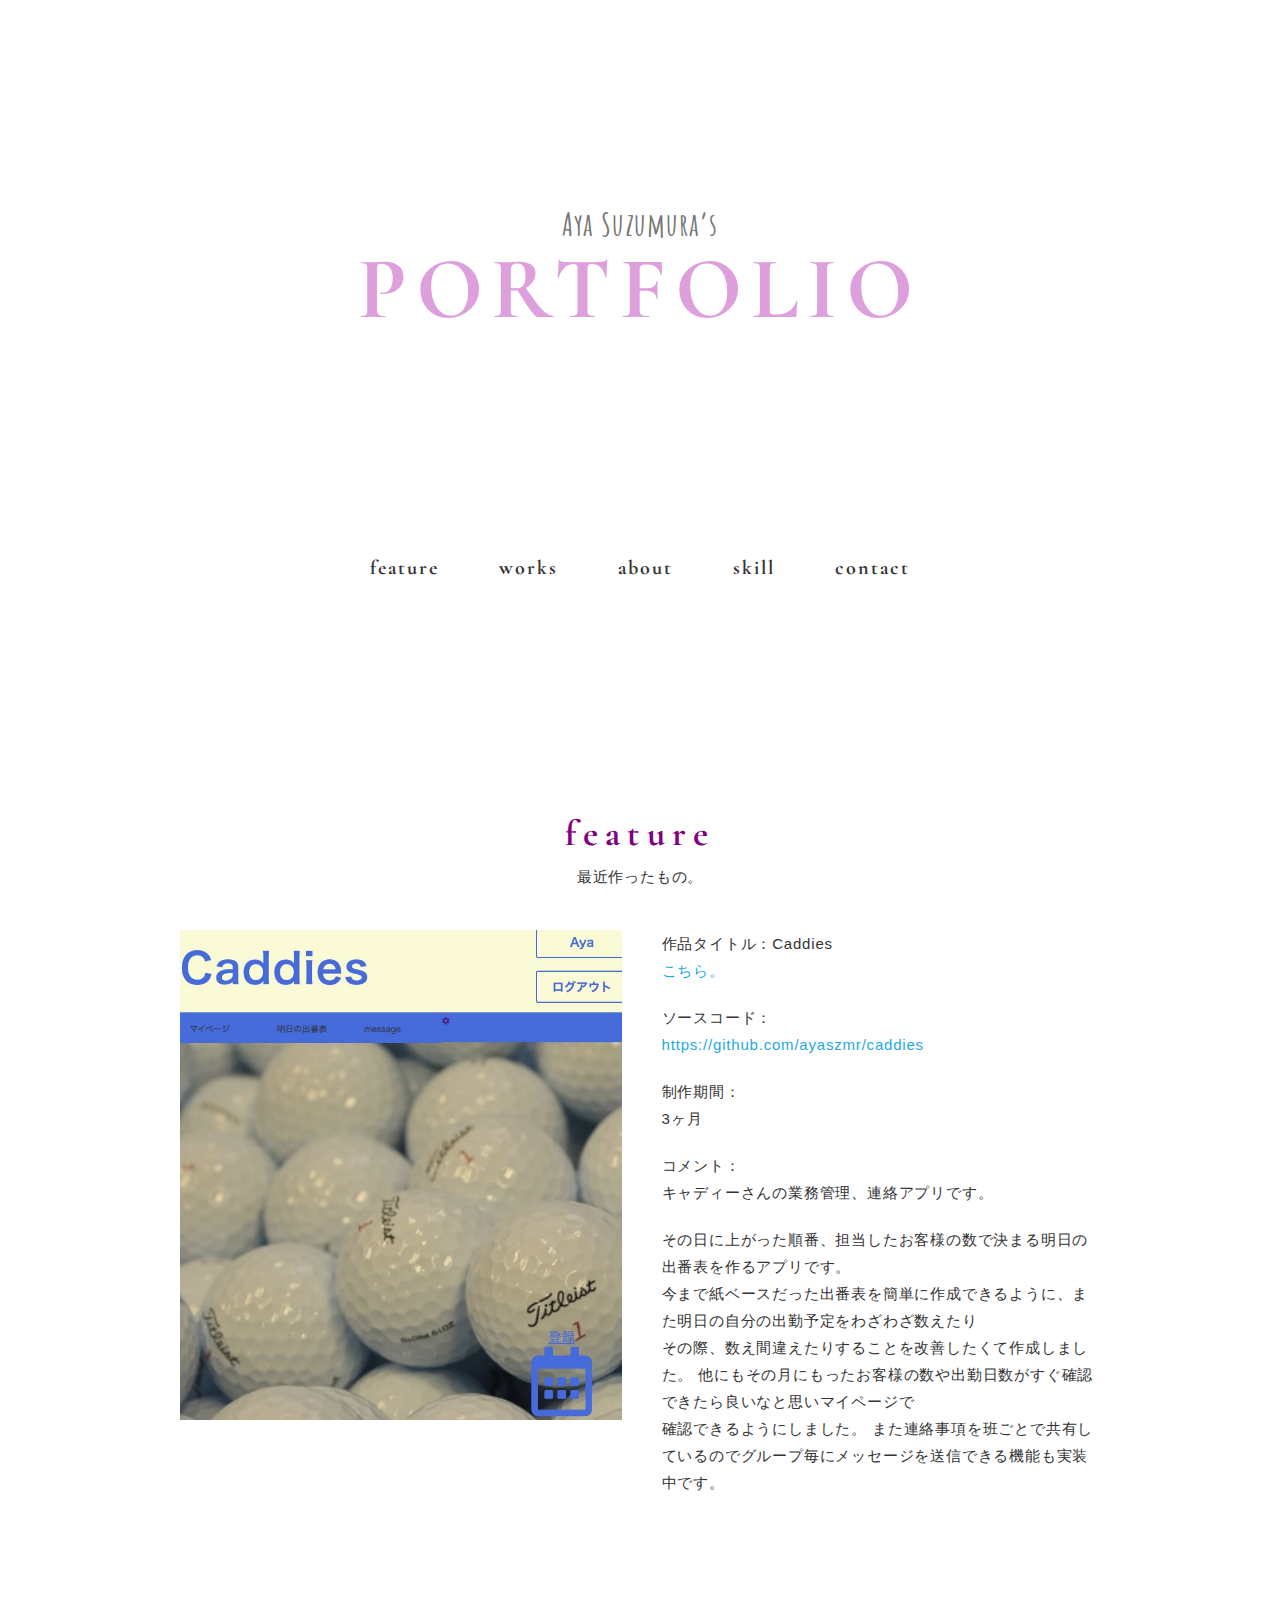
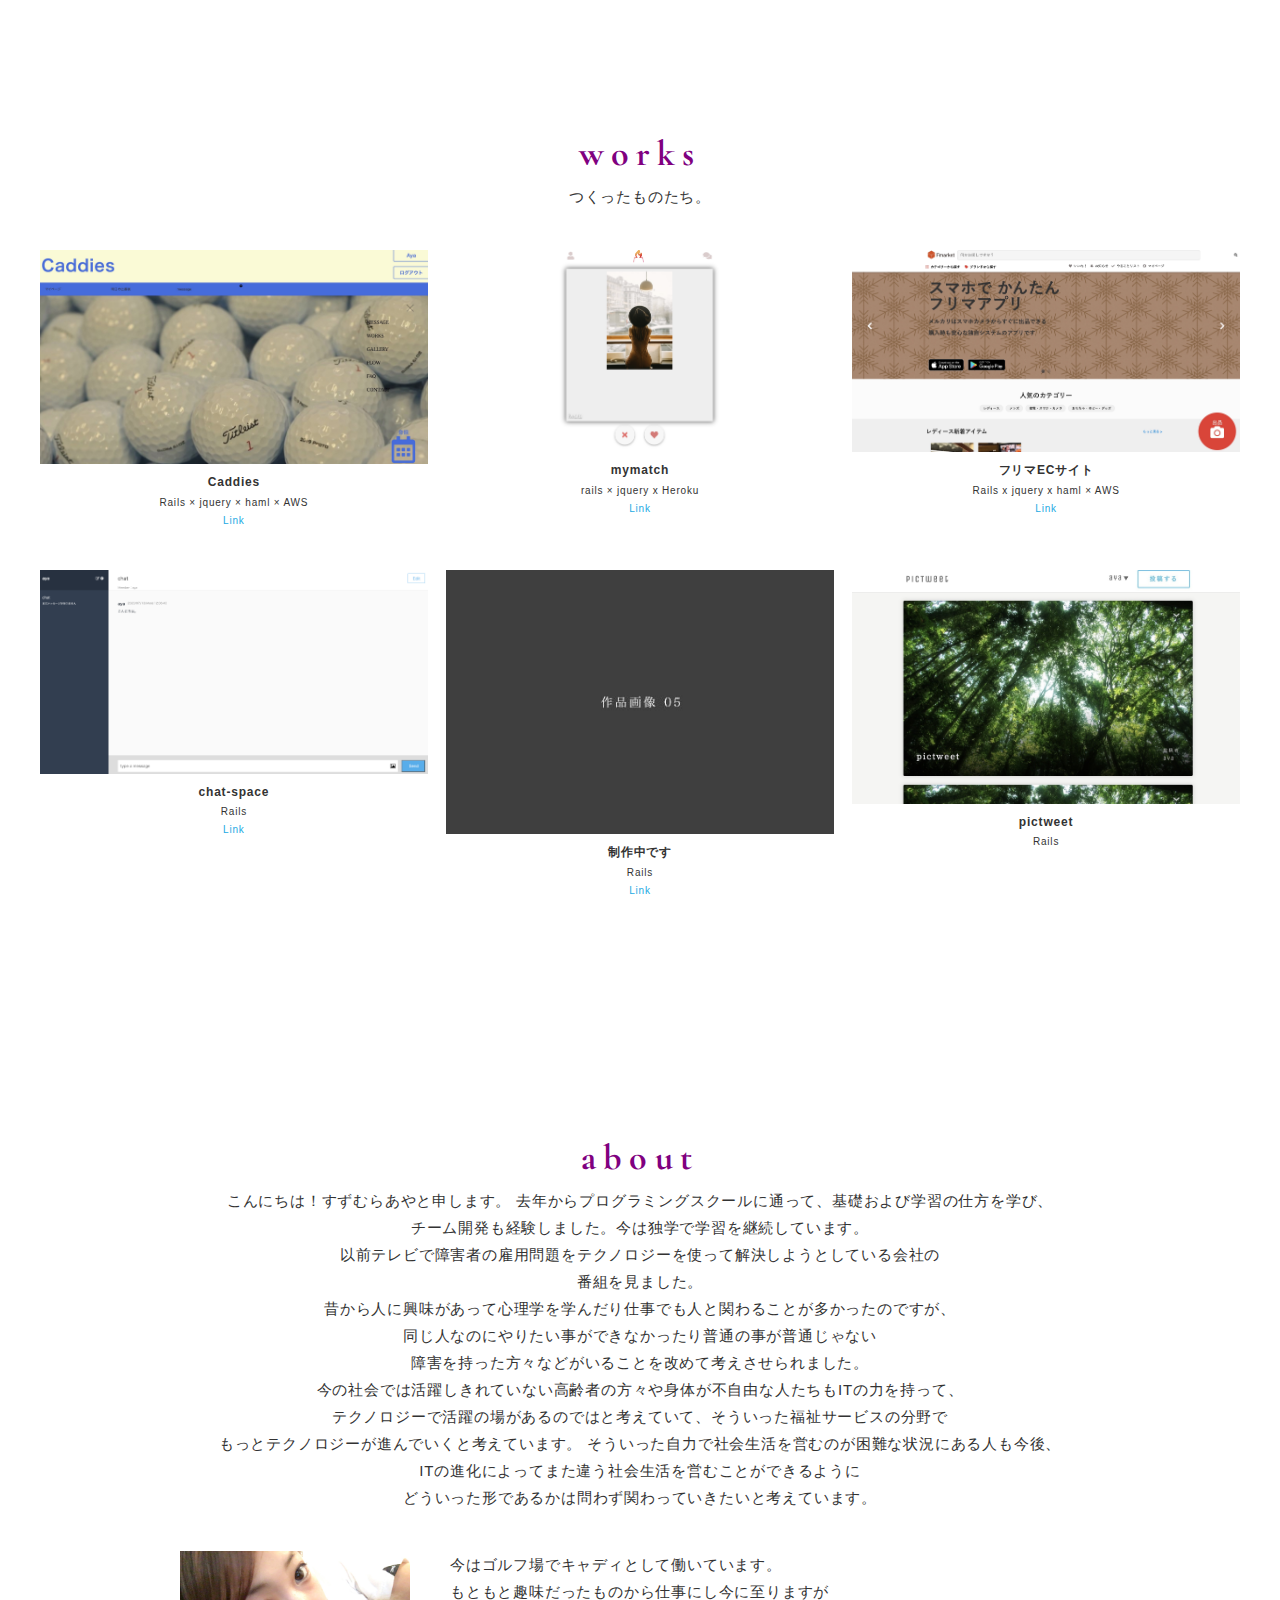
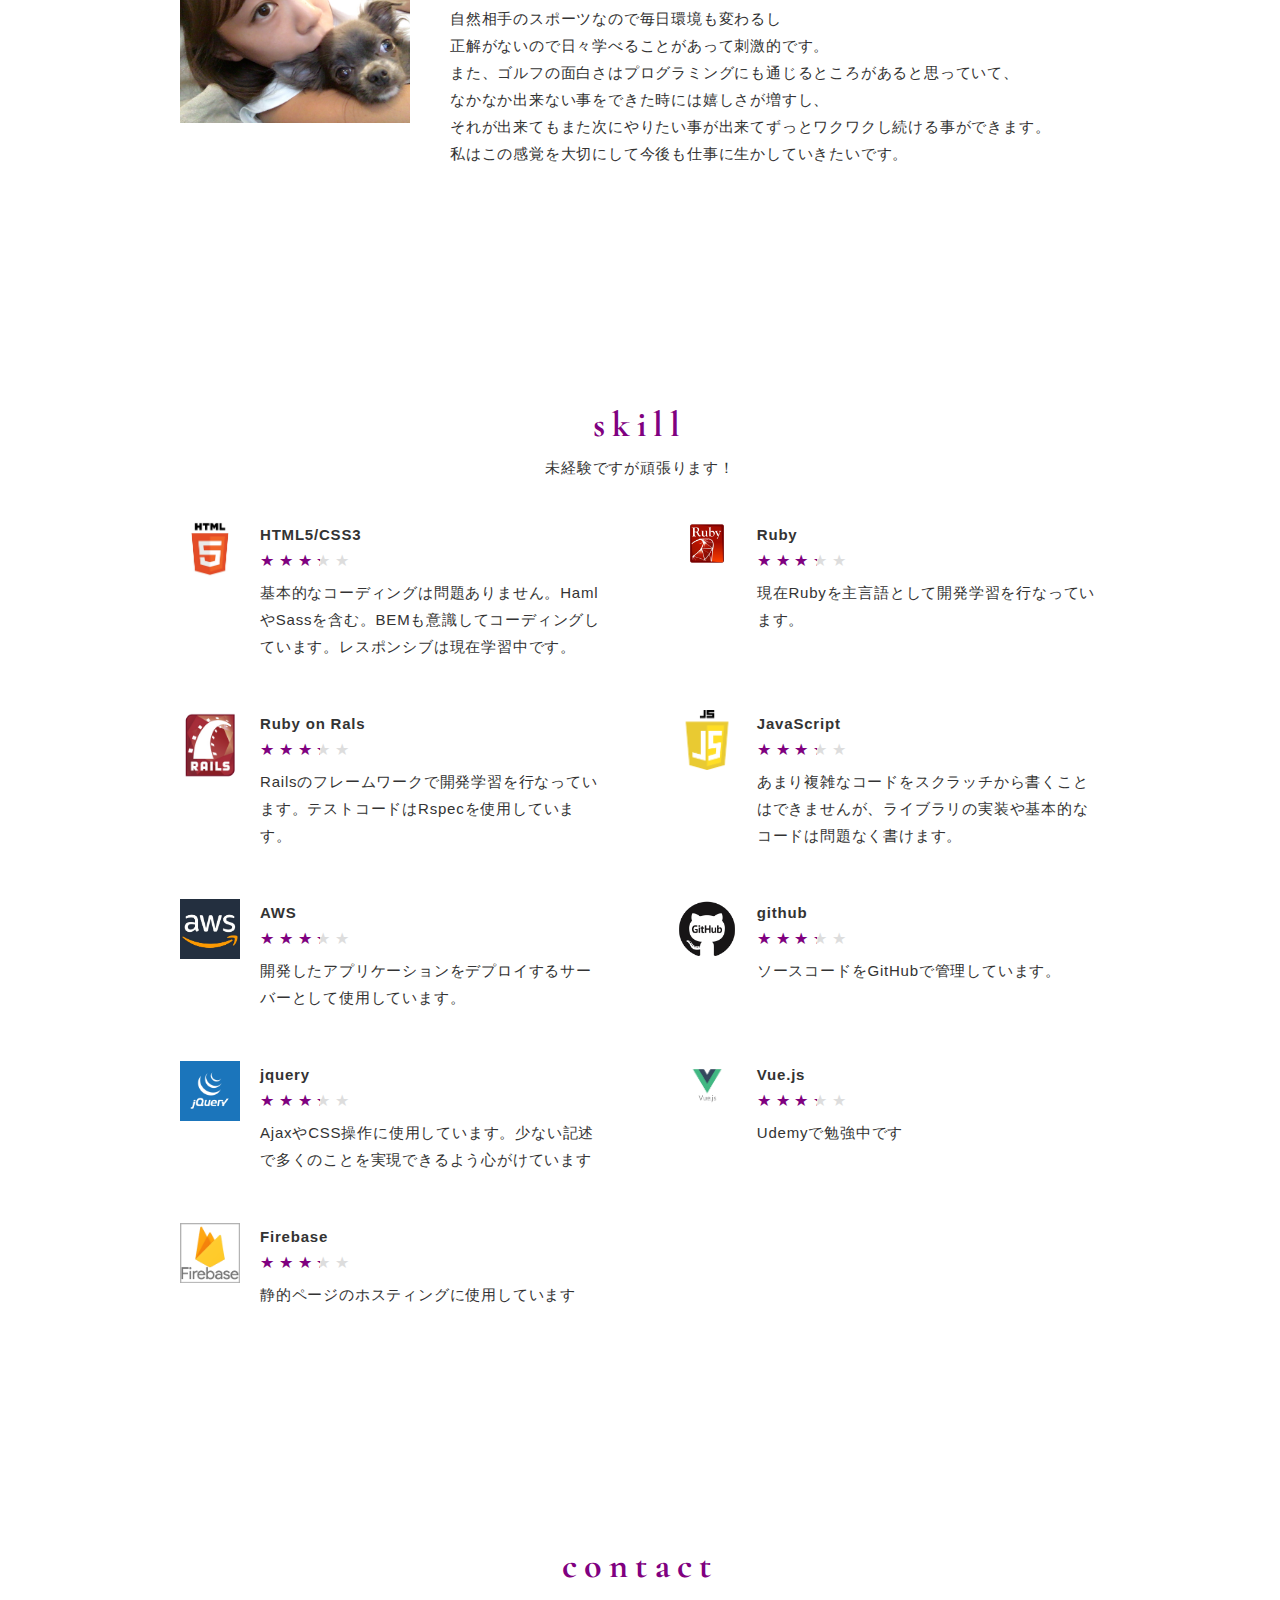
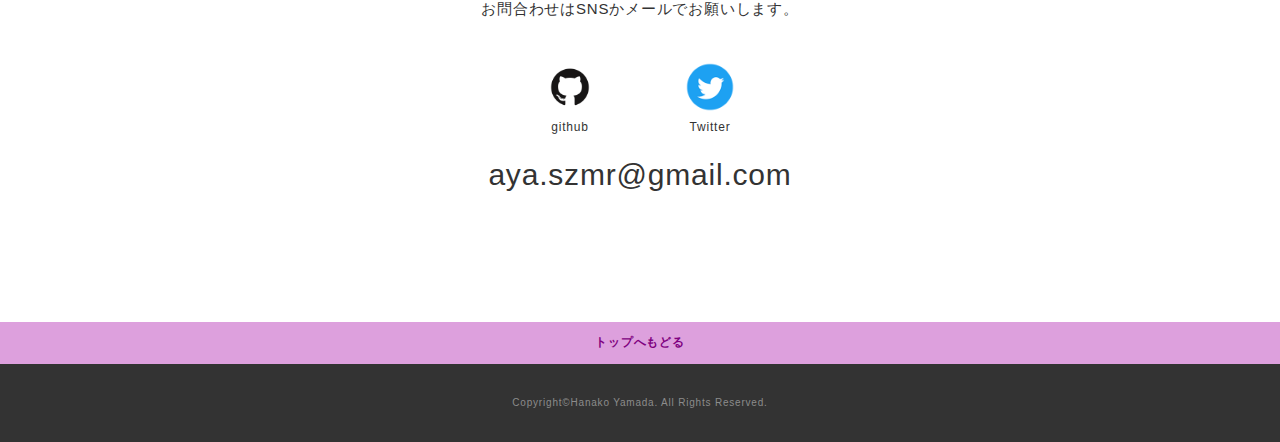
==== commit d6c47719: "サムネイル変更" ====
--- a/public/index.html
+++ b/public/index.html
@@ -97,7 +97,7 @@
             <div class="works-list js-my-gallery">
               <figure class="works-item">
                 <a href="img/works/work01.jpg" data-size="980x668" class="works-link works-image-wrapper hover-action">
-                  <img class="works-image fadein lazyloaded" src="img/works/thumb/caddies.full.jpg"
+                  <img class="works-image fadein lazyloaded" src="img/works/thumb/caddies.f.jpg"
                     data-src="img/works/company.jpg" alt="">
                 </a>
                 <figcaption class="works-body">
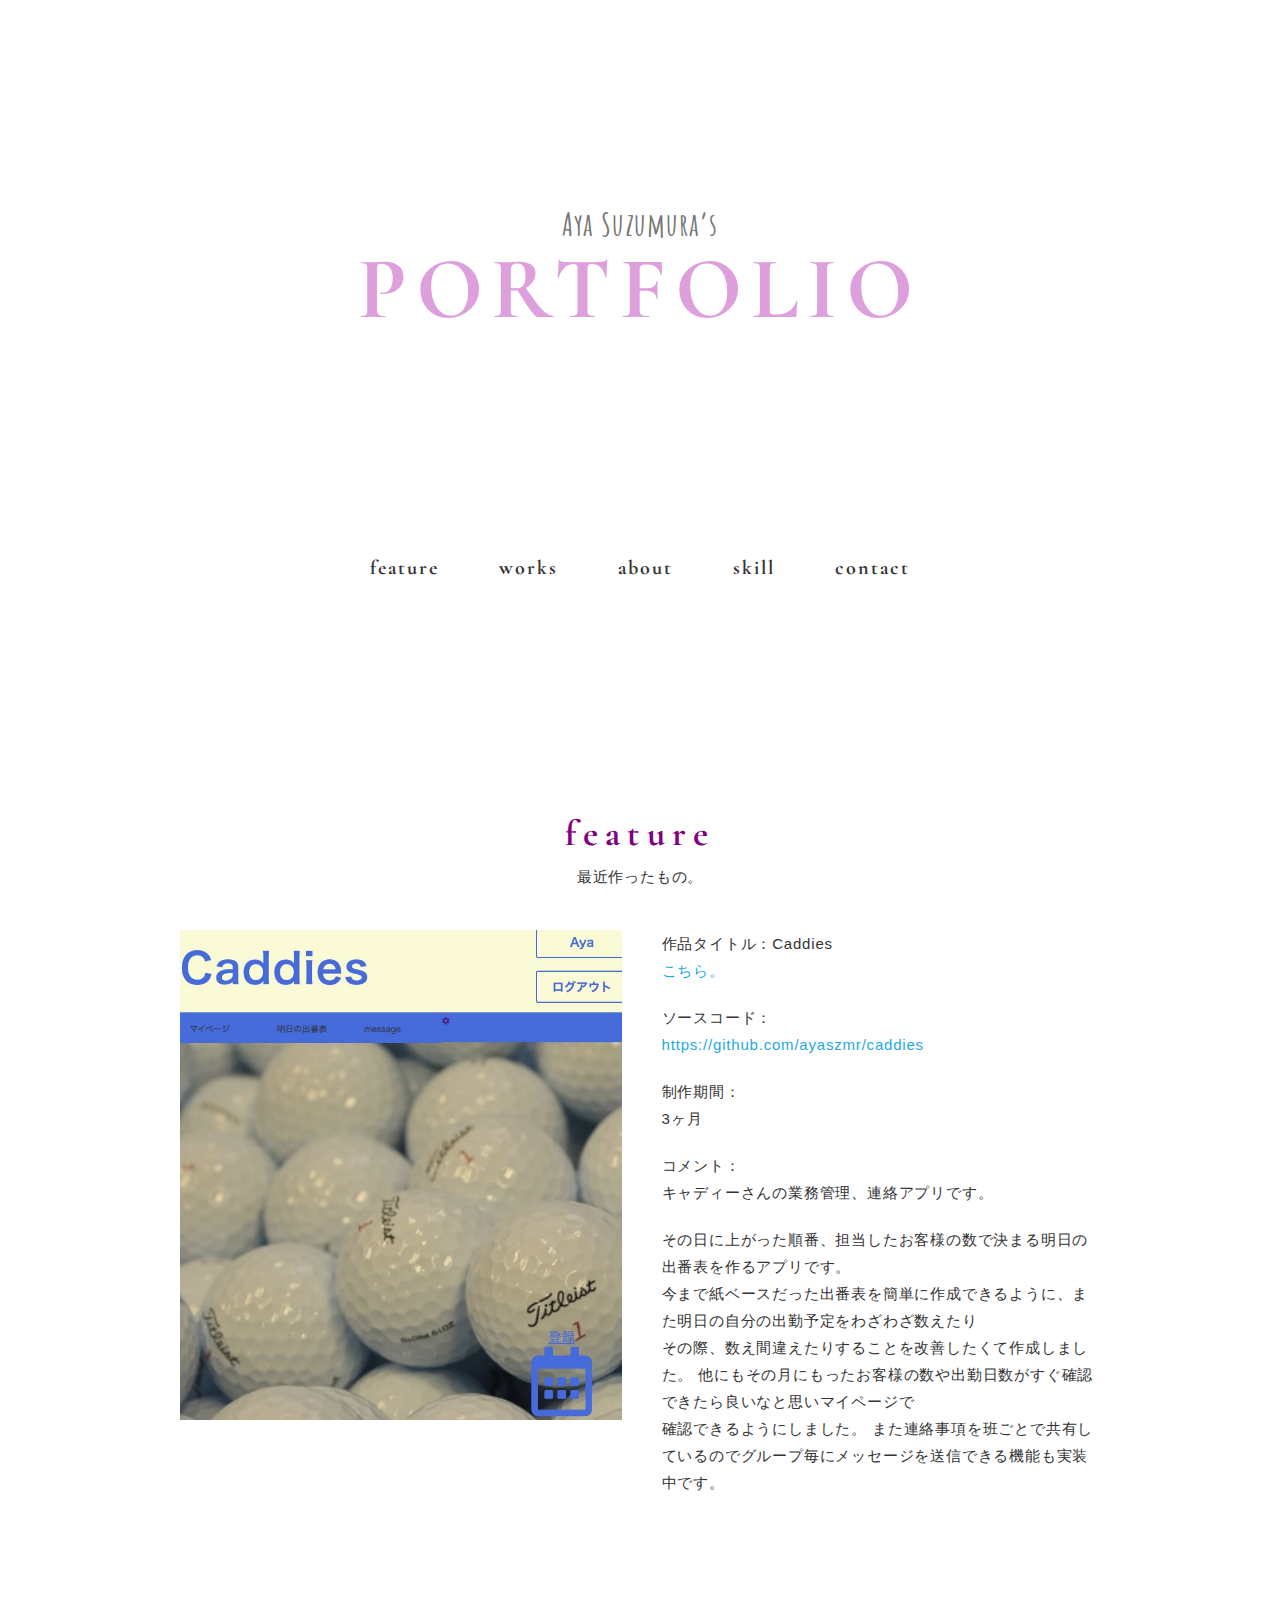
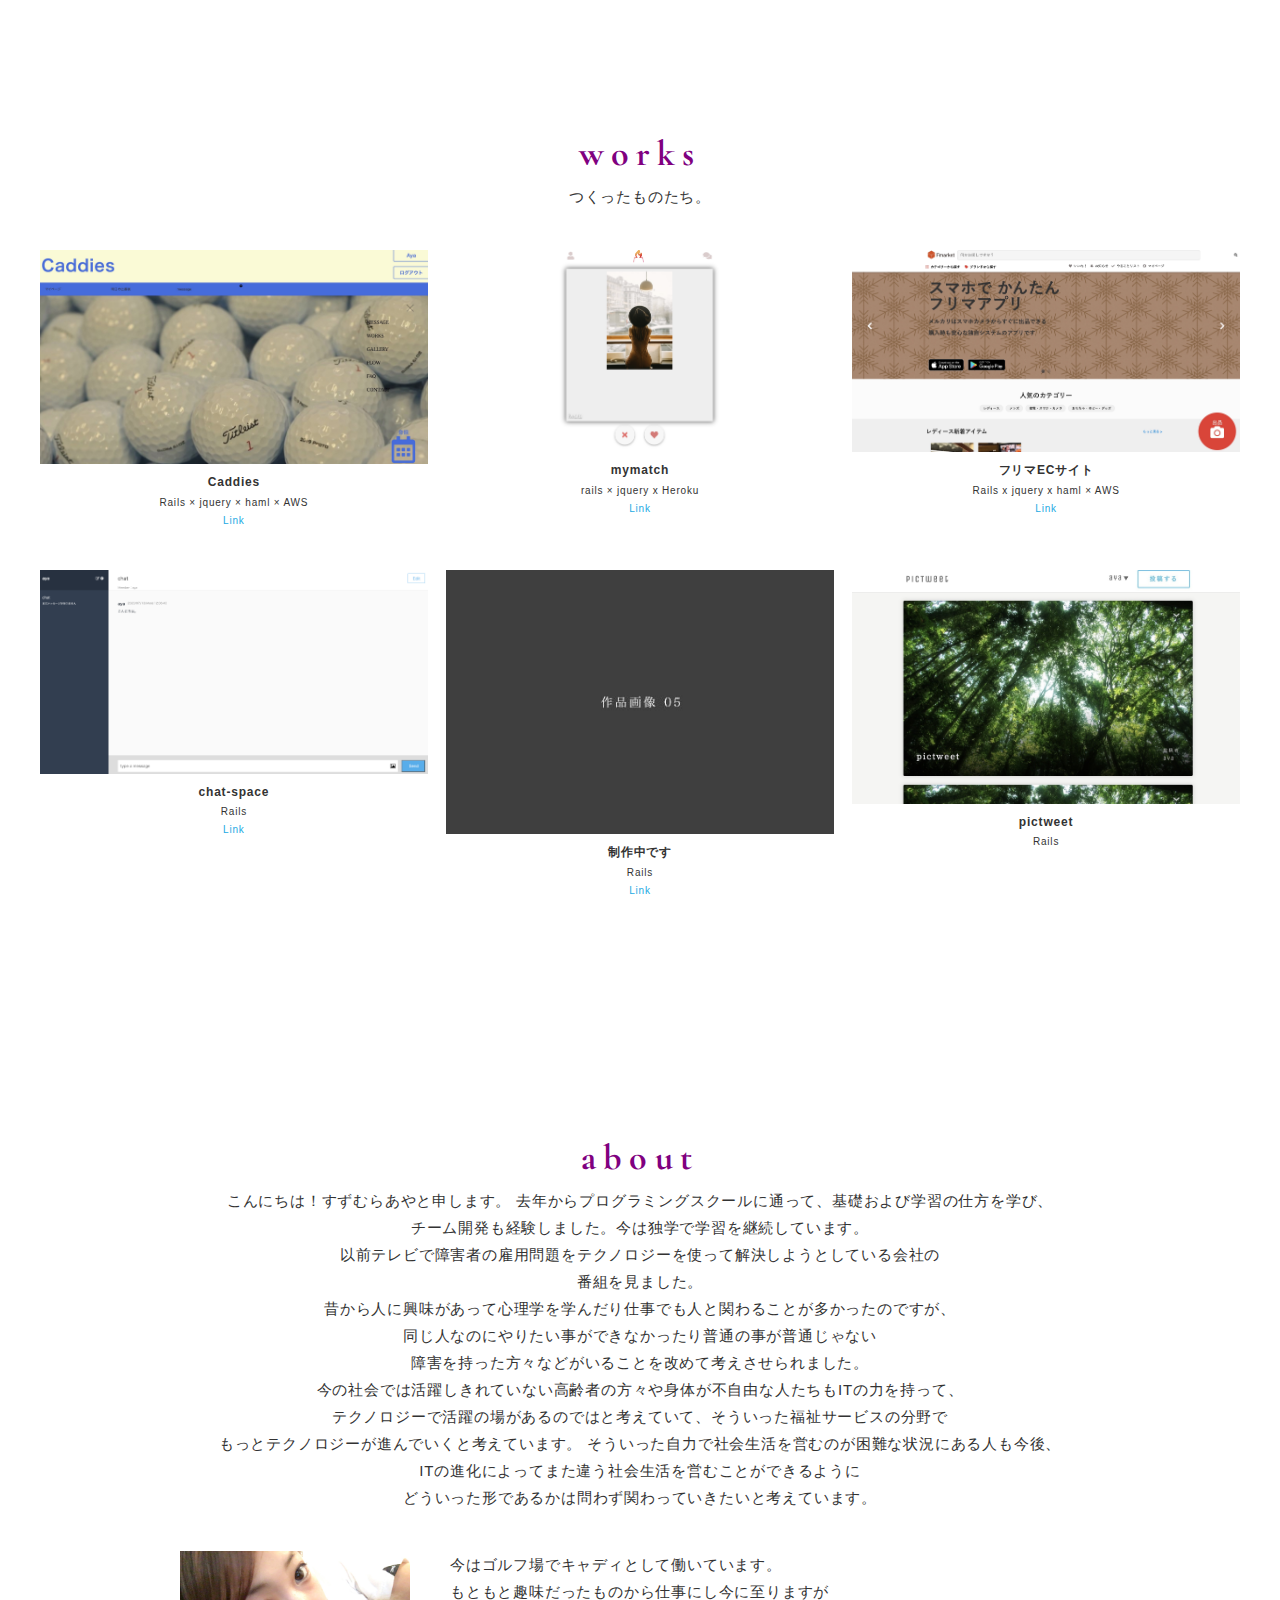
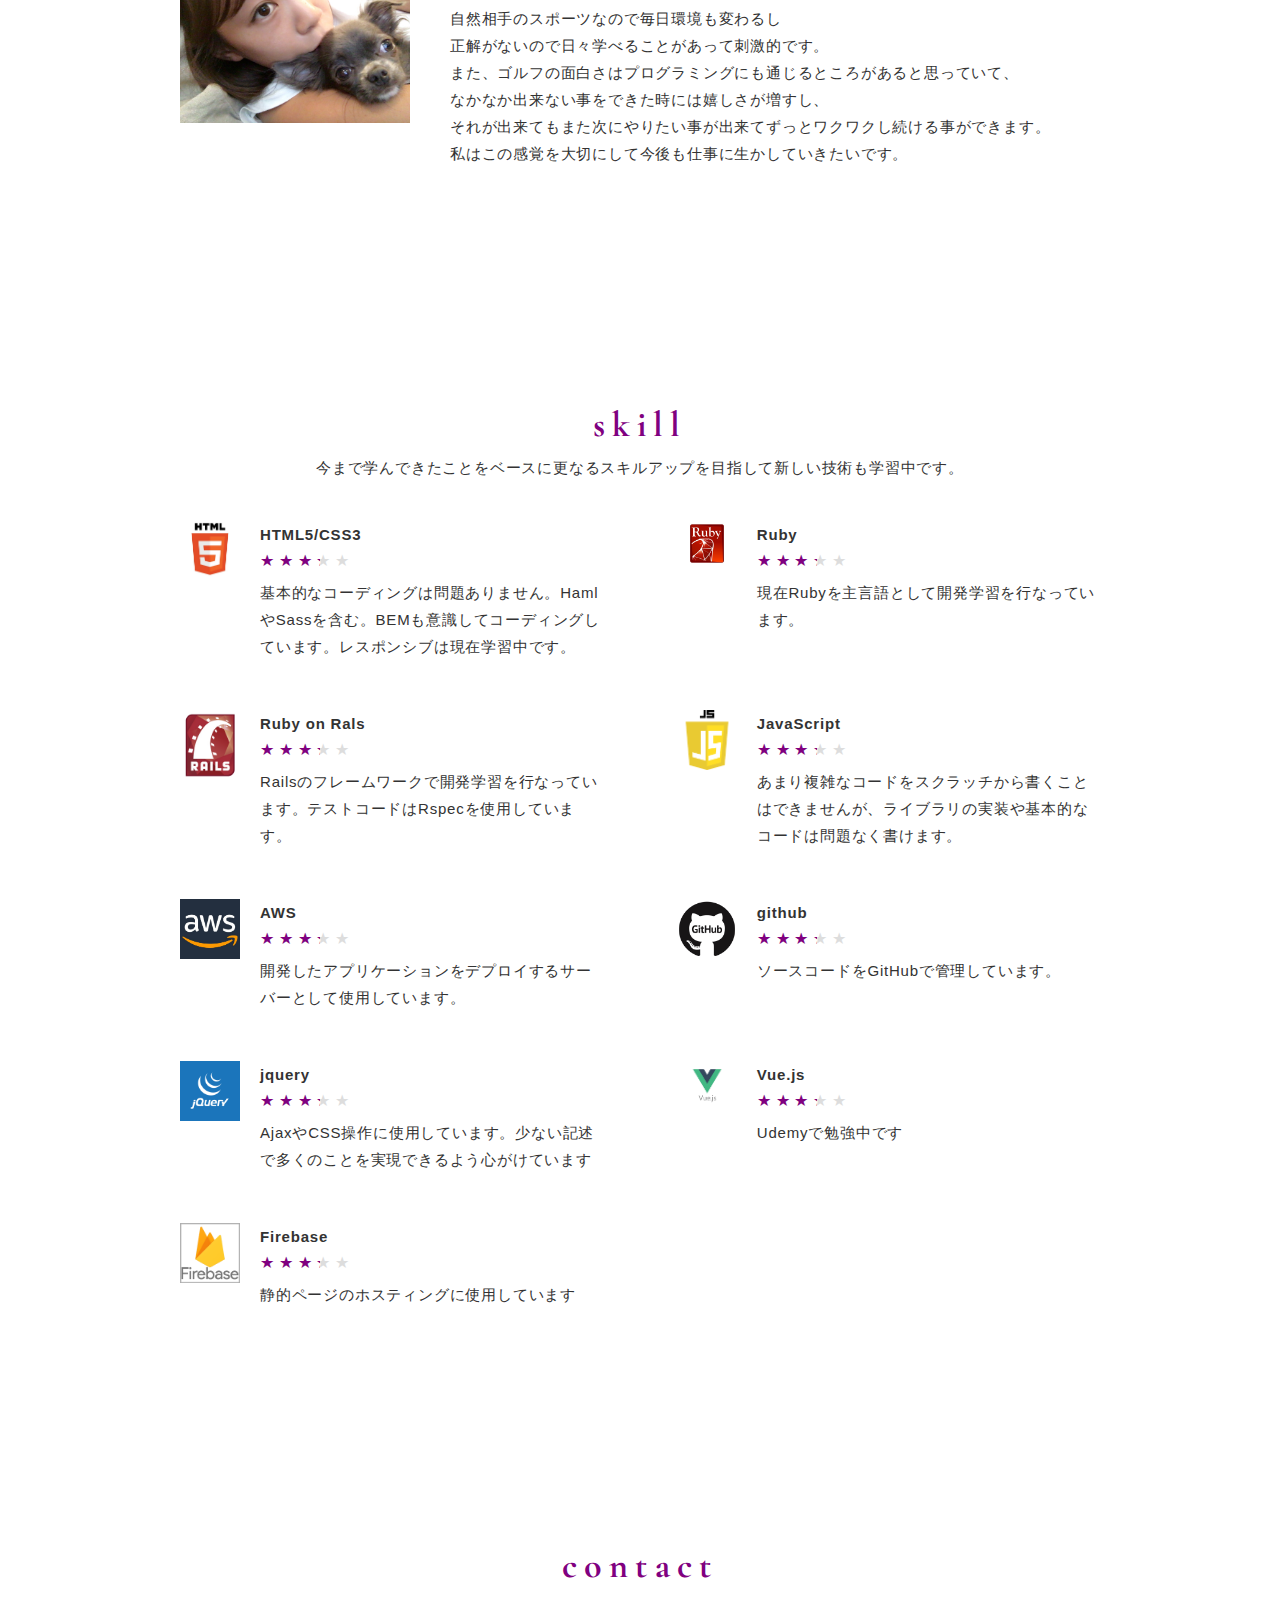
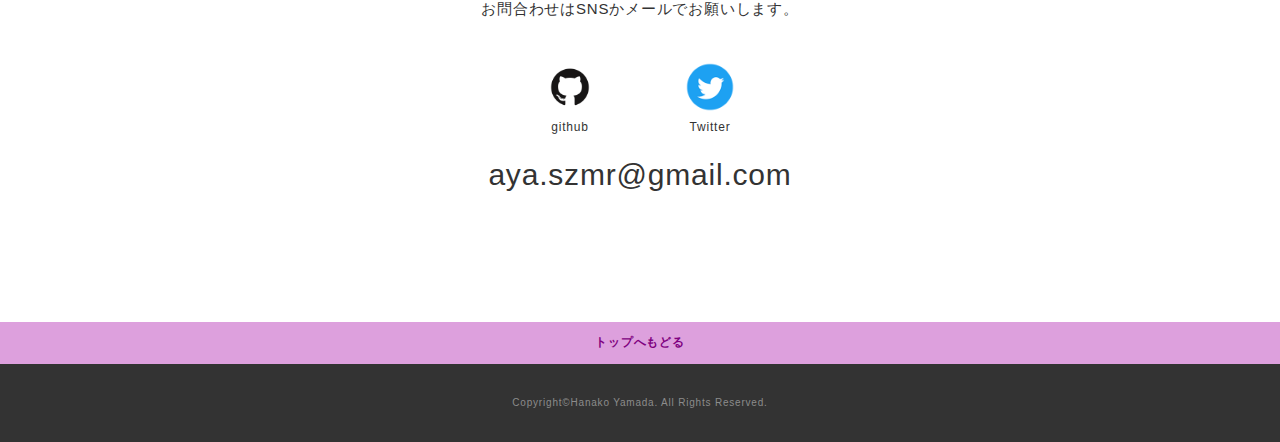
==== commit 19ab7b84: "skill編集" ====
--- a/public/index.html
+++ b/public/index.html
@@ -223,7 +223,7 @@
           </div>
           <div class="section-lead">
             <p>
-              未経験ですが頑張ります！
+              今まで学んできたことをベースに更なるスキルアップを目指して新しい技術も学習中です。
             </p>
           </div>
           <div class="section-body skill">
